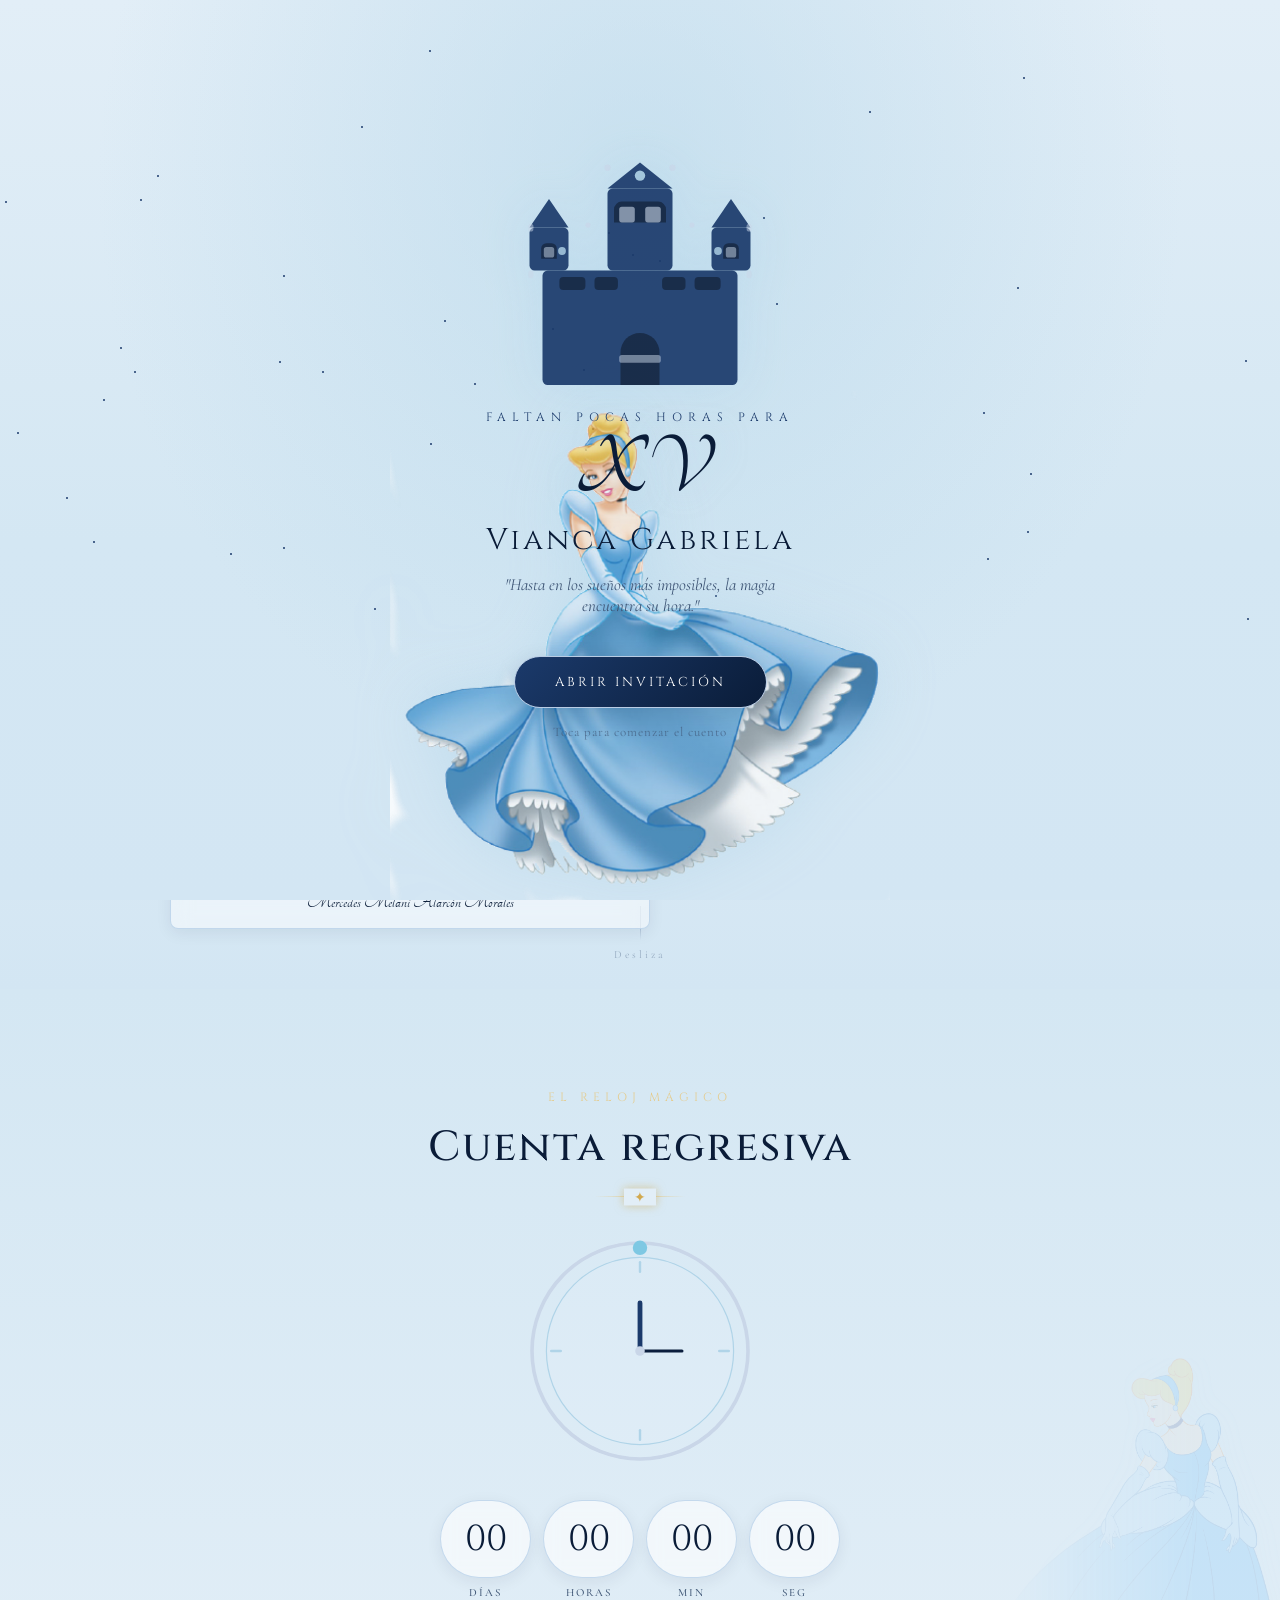
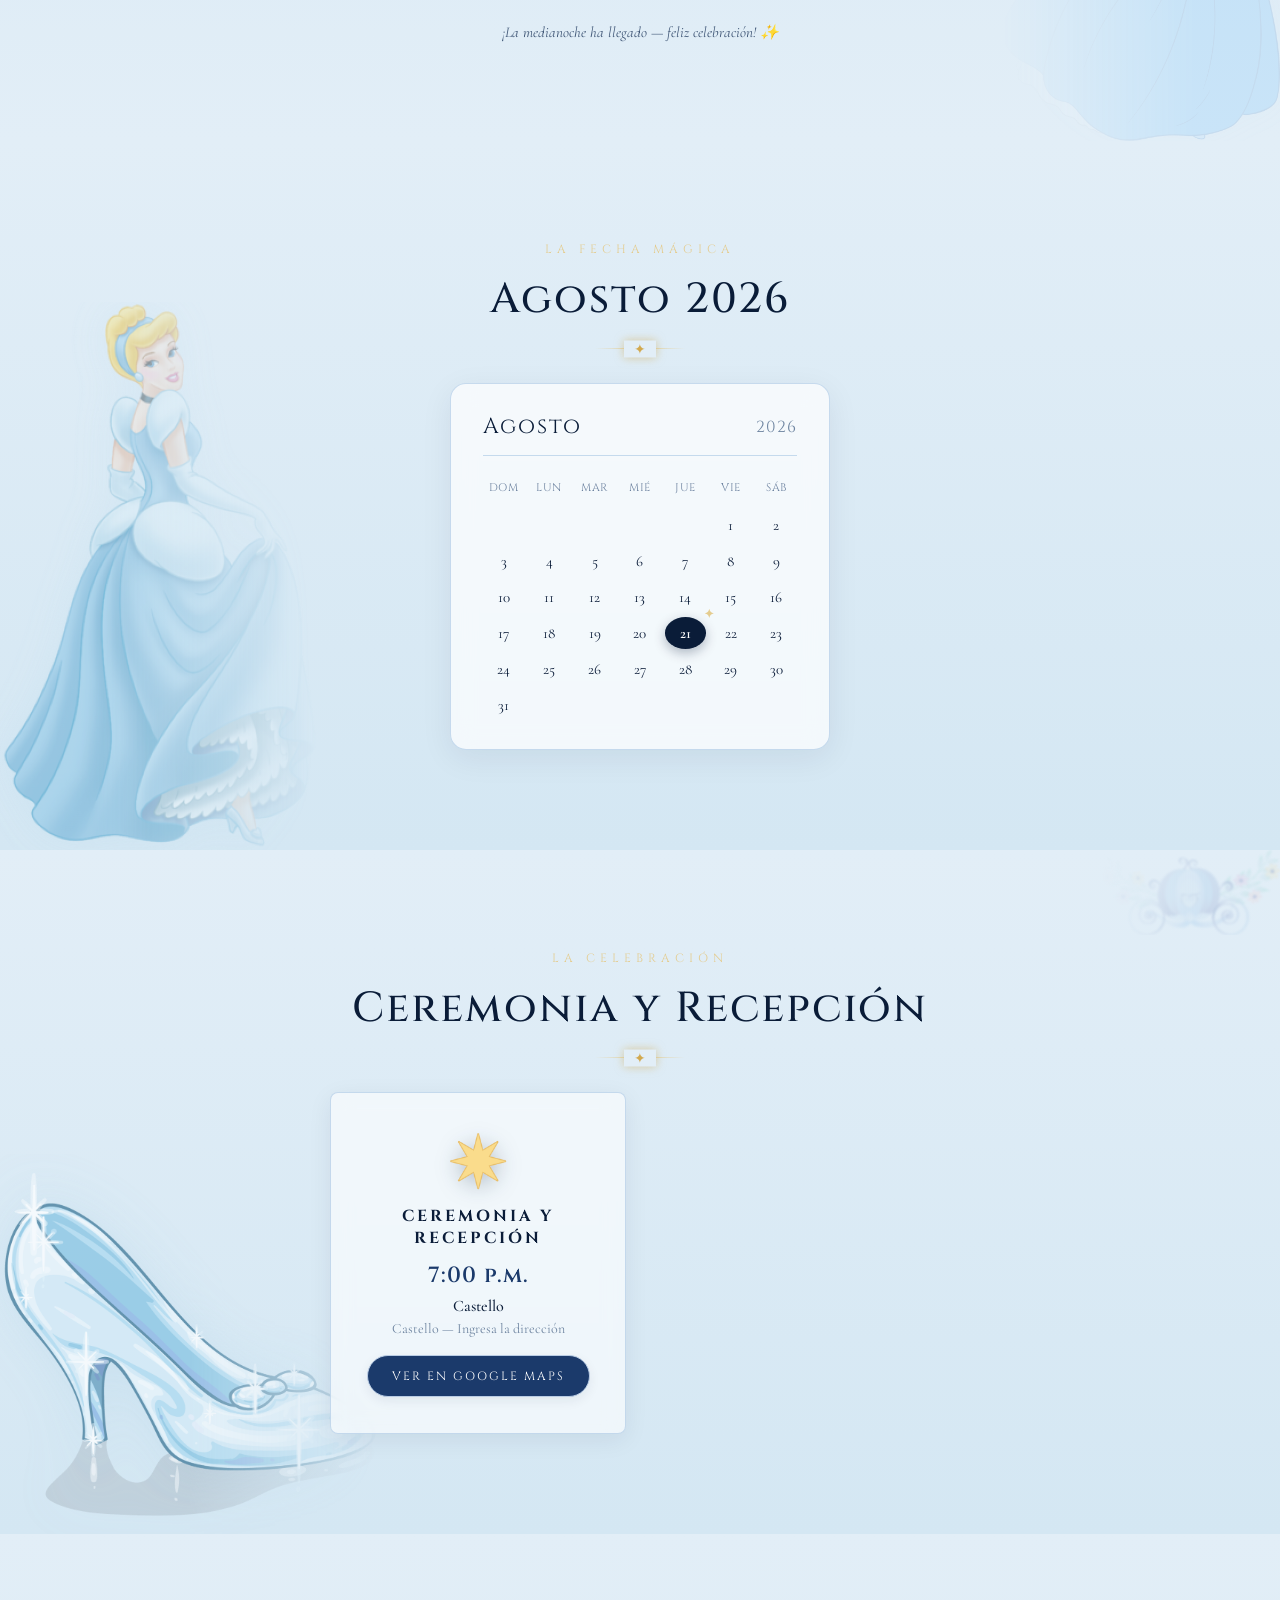
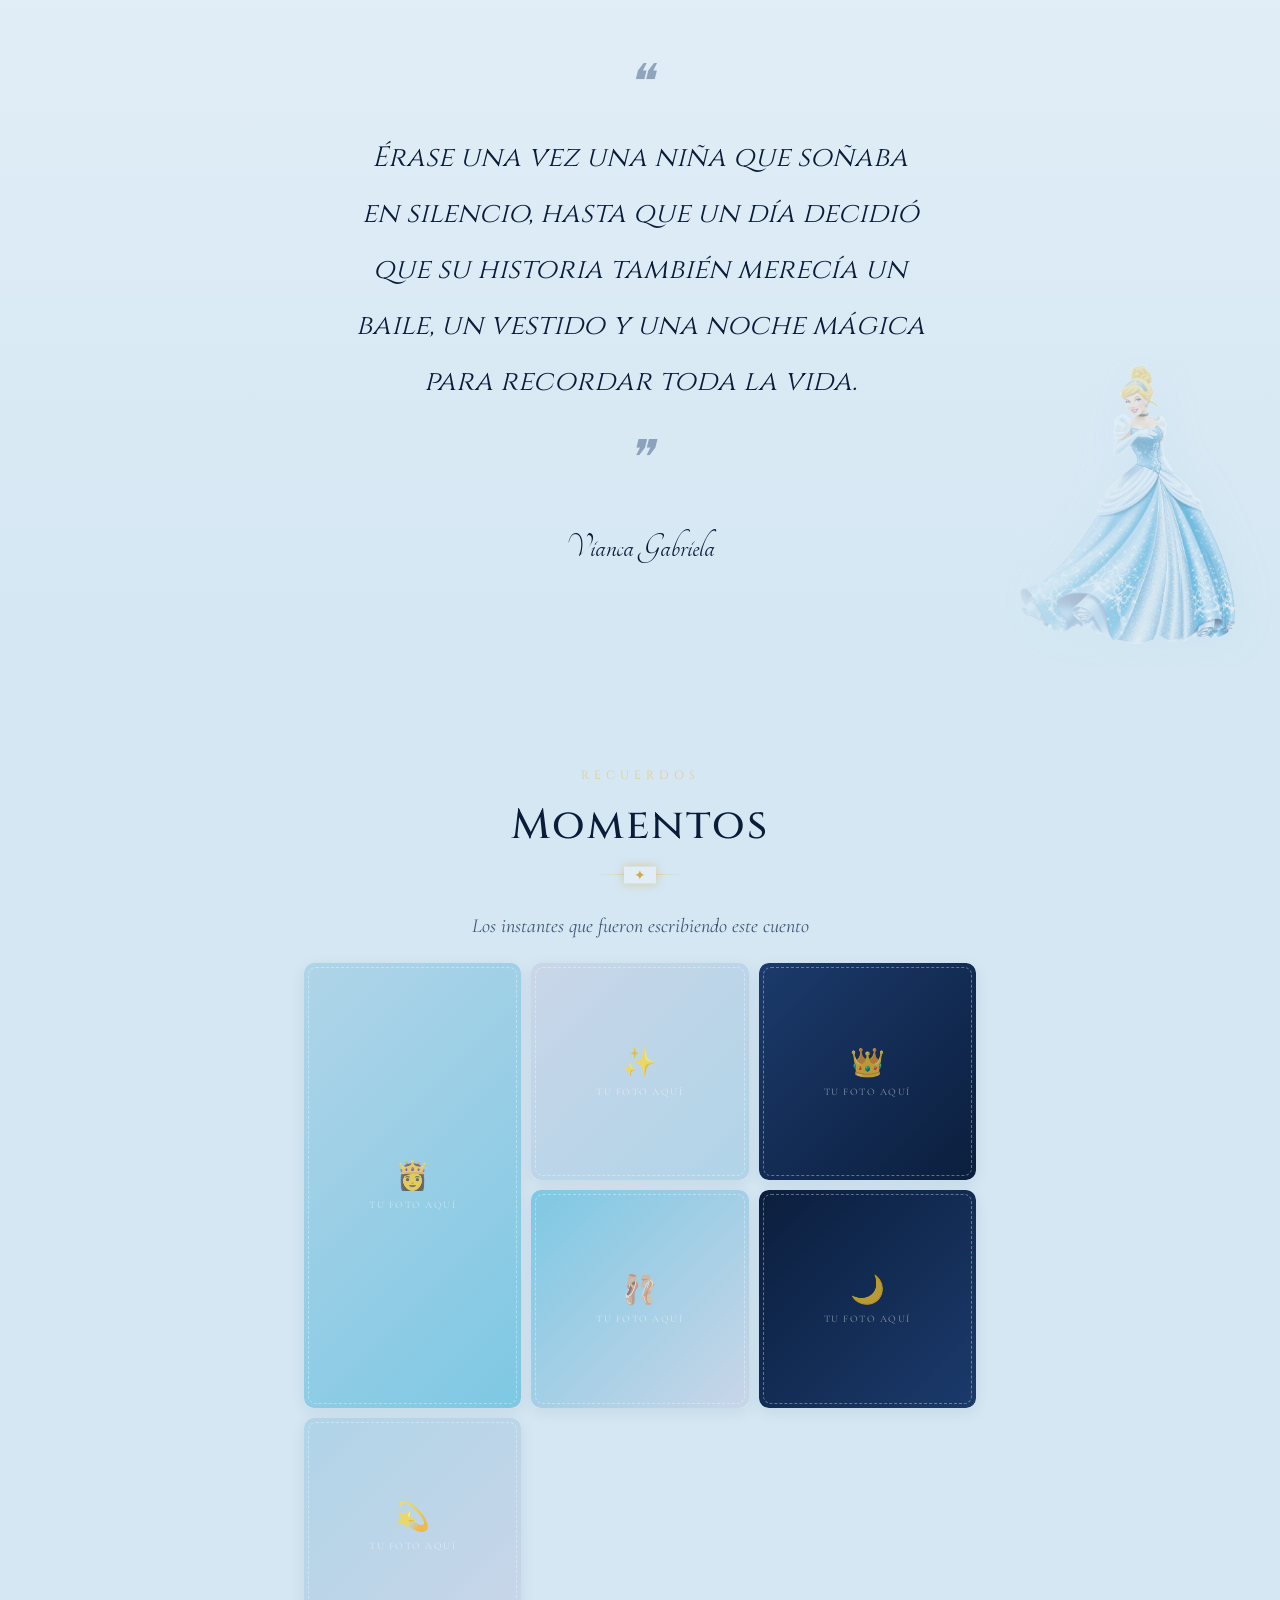
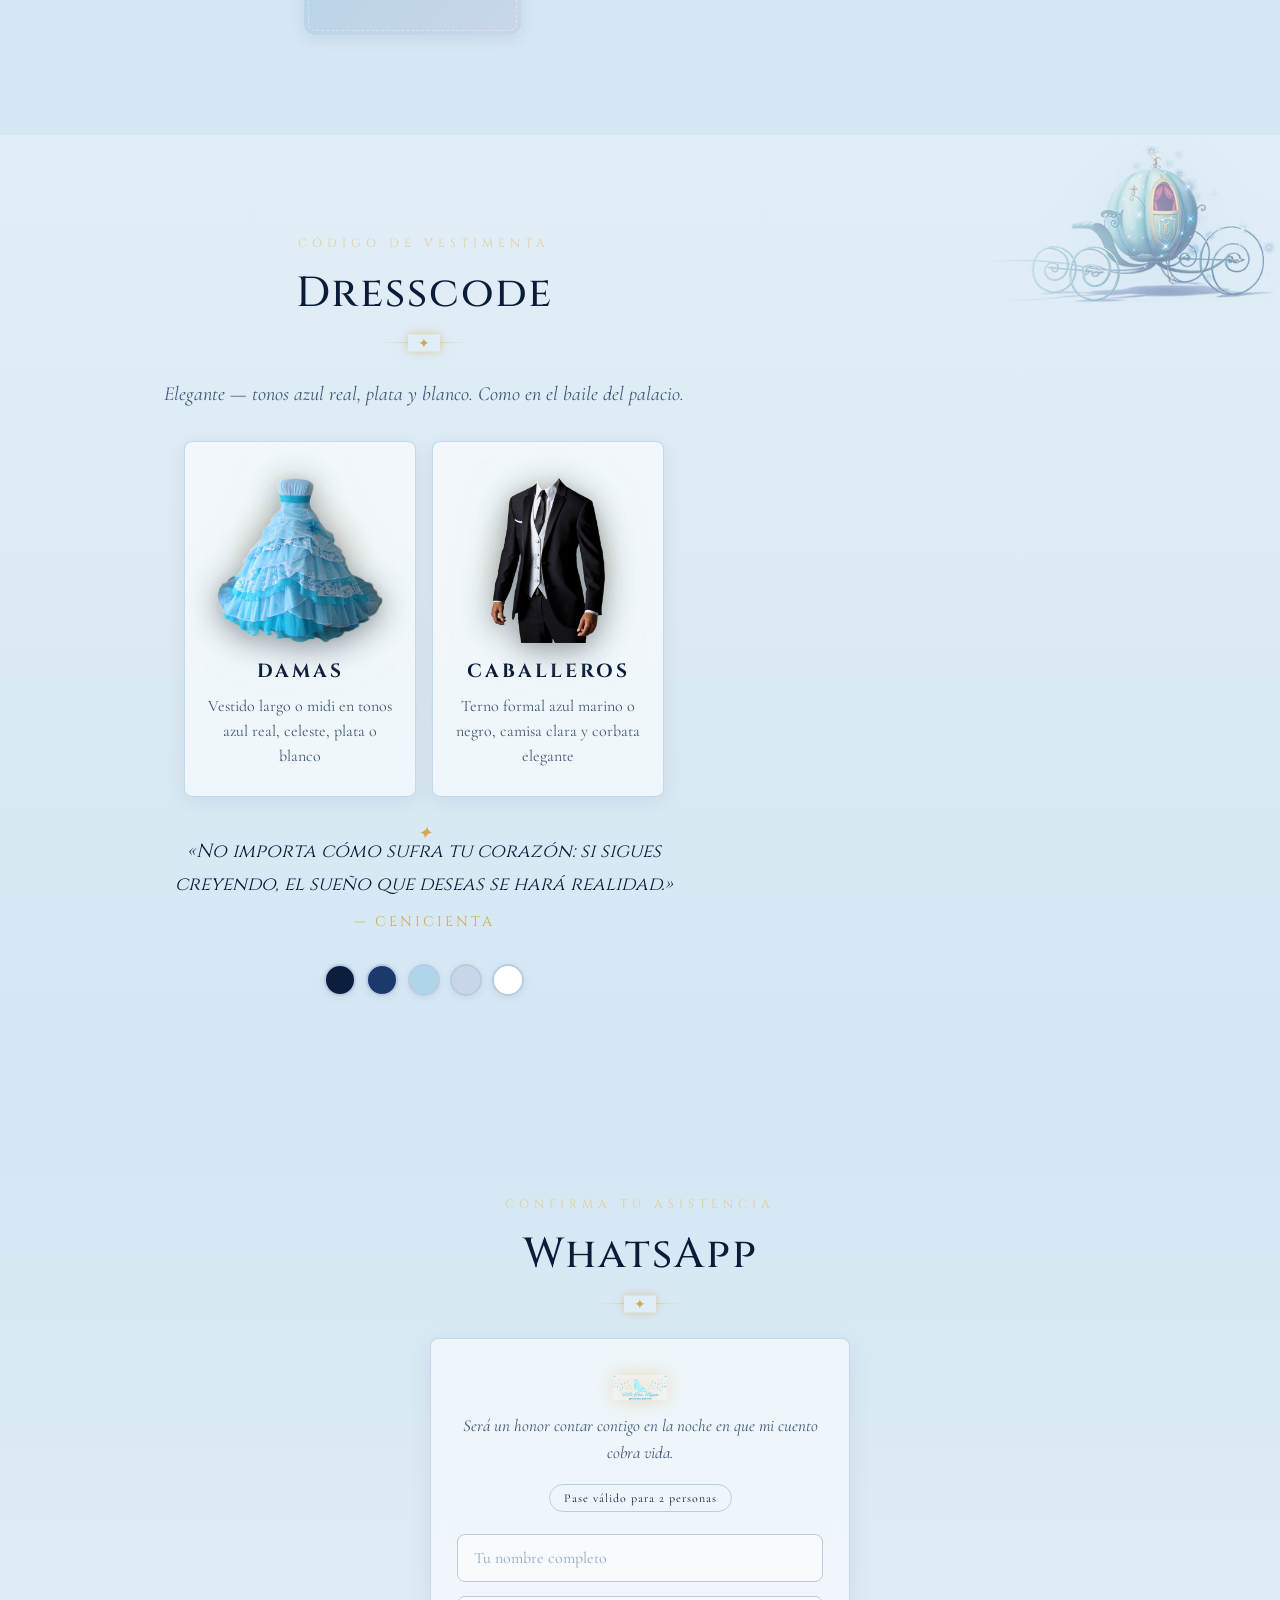
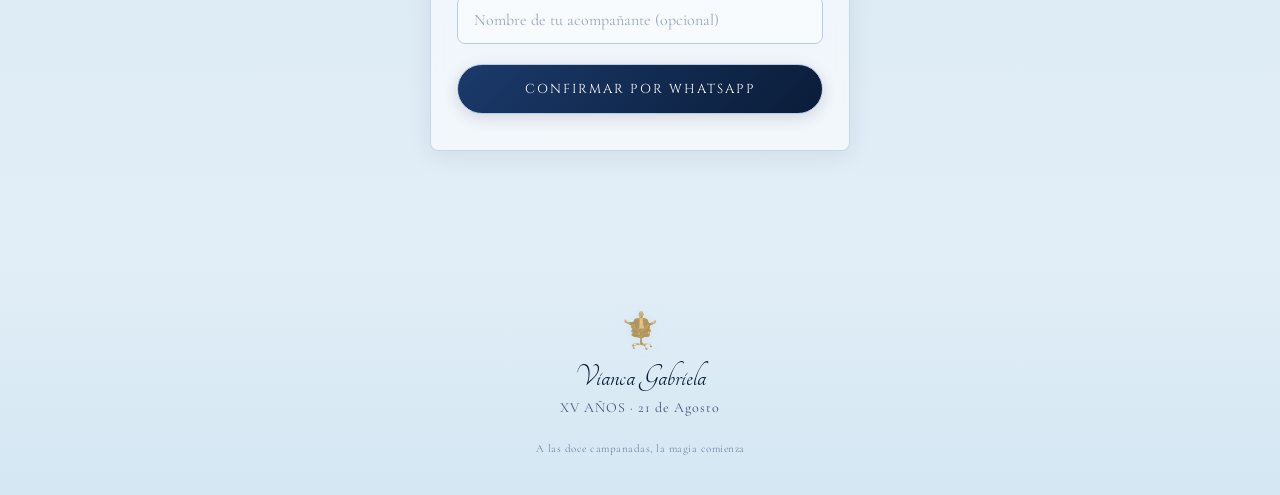
==== 02/index.html @ e34871bd "Creación de 2 tarjeta de XV, version 1.0" ====
<!DOCTYPE html>
<html lang="es">
<head>
<meta charset="UTF-8">
<meta name="viewport" content="width=device-width, initial-scale=1.0">
<title>XV Años — Vianca Gabriela | A las doce campanadas</title>
<meta name="description" content="Invitación digital de XV años, tema Cenicienta">

  <!--
  DATOS:
  Quinceañera: Vianca Gabriela · 21-Ago-2026 7pm · Castello
  Padres: Juan Carlos Moreno Núñez & Mercedes Melani Alarcón Morales
  -->

<link rel="preconnect" href="https://fonts.googleapis.com">
<link rel="preconnect" href="https://fonts.gstatic.com" crossorigin>
<link href="https://fonts.googleapis.com/css2?family=Cinzel:wght@400;500;600&family=Cormorant+Garamond:ital,wght@0,400;0,500;0,600;1,400&family=Tangerine:wght@400;700&display=swap" rel="stylesheet">
<link rel="stylesheet" href="styles.css">
</head>
<body>

<!-- ============ POLVO MÁGICO (partículas) ============ -->
<div class="magic-dust" id="magicDust" aria-hidden="true"></div>

<!-- ============ LLUVIA DE PALABRAS ============ -->
<div class="word-rain" id="wordRain" aria-hidden="true"></div>

<!-- ============ SPLASH ============ -->
<div class="splash" id="splash">
  <div class="splash-stars" id="splashStars" aria-hidden="true"></div>

  <img src="cinderella_2.png" alt="" class="splash-cinderella" aria-hidden="true">

  <svg class="splash-castle" viewBox="0 0 200 175" fill="none" aria-hidden="true">
    <rect x="25" y="85" width="150" height="88" fill="#1B3A6B" rx="4"/>
    <rect x="75" y="22" width="50" height="63" fill="#1B3A6B" rx="4"/>
    <rect x="15" y="52" width="30" height="33" fill="#1B3A6B" rx="4"/>
    <rect x="155" y="52" width="30" height="33" fill="#1B3A6B" rx="4"/>
    <polygon points="75,22 100,2 125,22" fill="#1B3A6B"/>
    <polygon points="15,52 30,30 45,52" fill="#1B3A6B"/>
    <polygon points="155,52 170,30 185,52" fill="#1B3A6B"/>
    <rect x="14" y="49" width="4" height="6" fill="#C9D6E8" opacity=".5" rx="2"/>
    <rect x="182" y="49" width="4" height="6" fill="#C9D6E8" opacity=".5" rx="2"/>
    <rect x="14" y="85" width="4" height="6" fill="#C9D6E8" opacity=".5" rx="2"/>
    <rect x="182" y="85" width="4" height="6" fill="#C9D6E8" opacity=".5" rx="2"/>
    <path d="M85 173V148a15 15 0 0 1 30 0v25Z" fill="#0B1E3D"/>
    <rect x="84" y="150" width="32" height="6" fill="#C9D6E8" opacity=".5" rx="2"/>
    <path d="M80 38 A6 6 0 0 1 86 32 L114 32 A6 6 0 0 1 120 38 L120 48 L80 48 Z" fill="#0B1E3D"/>
    <rect x="84" y="36" width="12" height="12" fill="#C9D6E8" opacity=".6" rx="2"/>
    <rect x="104" y="36" width="12" height="12" fill="#C9D6E8" opacity=".6" rx="2"/>
    <path d="M24 68 A4 4 0 0 1 28 64 L32 64 A4 4 0 0 1 36 68 L36 76 L24 76 Z" fill="#0B1E3D"/>
    <rect x="26" y="67" width="8" height="8" fill="#C9D6E8" opacity=".5" rx="2"/>
    <path d="M164 68 A4 4 0 0 1 168 64 L172 64 A4 4 0 0 1 176 68 L176 76 L164 76 Z" fill="#0B1E3D"/>
    <rect x="166" y="67" width="8" height="8" fill="#C9D6E8" opacity=".5" rx="2"/>
    <rect x="38" y="90" width="20" height="10" fill="#0B1E3D" rx="3"/>
    <rect x="65" y="90" width="18" height="10" fill="#0B1E3D" rx="3"/>
    <rect x="117" y="90" width="18" height="10" fill="#0B1E3D" rx="3"/>
    <rect x="142" y="90" width="20" height="10" fill="#0B1E3D" rx="3"/>
    <circle cx="40" cy="70" r="3" fill="#B0D4E8" opacity=".8"/>
    <circle cx="60" cy="50" r="2" fill="#C9D6E8" opacity=".7"/>
    <circle cx="160" cy="70" r="3" fill="#B0D4E8" opacity=".8"/>
    <circle cx="140" cy="50" r="2" fill="#C9D6E8" opacity=".7"/>
    <circle cx="100" cy="12" r="4" fill="#B0D4E8" opacity=".9"/>
    <circle cx="75" cy="6" r="2.5" fill="#C9D6E8" opacity=".7"/>
    <circle cx="125" cy="6" r="2.5" fill="#C9D6E8" opacity=".7"/>
  </svg>

  <div class="splash-content">
    <span class="splash-eyebrow">Faltan pocas horas para</span>
    <h1 class="splash-title">XV</h1>
    <p class="splash-name">Vianca Gabriela</p>
    <p class="splash-tagline">"Hasta en los sueños más imposibles, la magia encuentra su hora."</p>

    <button class="btn-open" id="btnOpenSplash" type="button">Abrir invitación</button>
    <p class="splash-clock-hint">Toca para comenzar el cuento</p>
  </div>
</div>

<!-- ============ SOBRE ============ -->
<div class="envelope-wrapper" id="envelopeWrapper">
  <div>
    <div class="envelope" id="envelope">
      <div class="envelope-letter">
        <div class="letter-content">
          <div class="letter-xv">XV AÑOS</div>
          <div class="letter-line"></div>
          <div class="letter-name">Vianca Gabriela</div>
          <div class="letter-sub">te invita a vivir su cuento de hadas</div>
        </div>
      </div>
      <div class="envelope-flap"></div>
      <div class="envelope-seal">
        <svg viewBox="0 0 120 120" aria-hidden="true">
          <defs>
            <linearGradient id="slipGrad" x1="0%" y1="0%" x2="100%" y2="100%">
              <stop offset="0%" stop-color="#C9D6E8" stop-opacity=".95"/>
              <stop offset="50%" stop-color="#E8F0F8" stop-opacity=".85"/>
              <stop offset="100%" stop-color="#B0D4E8" stop-opacity=".9"/>
            </linearGradient>
          </defs>
          <path d="M50 95 L30 80 C22 74 20 64 24 56 L38 30 C42 22 50 18 58 20 L68 22 C76 24 82 32 80 40 L78 48 C76 52 74 56 74 60 L88 94 C90 98 86 104 82 104 L56 104 C52 104 48 100 50 95 Z"
                fill="url(#slipGrad)" stroke="#7EC8E3" stroke-width="1.2" opacity=".9"/>
          <path d="M74 60 C74 60 70 50 66 46 L62 44" stroke="#7EC8E3" stroke-width="2" fill="none" opacity=".6"/>
          <path d="M50 95 C50 95 44 84 44 78" stroke="#7EC8E3" stroke-width="1.5" fill="none" opacity=".5"/>
          <ellipse cx="52" cy="92" rx="18" ry="4" fill="#7EC8E3" opacity=".15" transform="rotate(-10 52 92)"/>
        </svg>
      </div>
      <div class="envelope-body"></div>
    </div>
    <p class="envelope-hint">Toca el sello de cristal para abrir</p>
  </div>
</div>

<!-- ============ HERO ============ -->
<section class="hero" id="hero">
  <div class="hero-layout">
    <div class="hero-content">
      <svg class="hero-castle" viewBox="0 0 200 175" fill="none" aria-hidden="true">
        <rect x="25" y="85" width="150" height="88" fill="#1B3A6B" rx="4"/>
        <rect x="75" y="22" width="50" height="63" fill="#1B3A6B" rx="4"/>
        <rect x="15" y="52" width="30" height="33" fill="#1B3A6B" rx="4"/>
        <rect x="155" y="52" width="30" height="33" fill="#1B3A6B" rx="4"/>
        <polygon points="75,22 100,2 125,22" fill="#1B3A6B"/>
        <polygon points="15,52 30,30 45,52" fill="#1B3A6B"/>
        <polygon points="155,52 170,30 185,52" fill="#1B3A6B"/>
        <rect x="14" y="49" width="4" height="6" fill="#C9D6E8" opacity=".5" rx="2"/>
        <rect x="182" y="49" width="4" height="6" fill="#C9D6E8" opacity=".5" rx="2"/>
        <rect x="14" y="85" width="4" height="6" fill="#C9D6E8" opacity=".5" rx="2"/>
        <rect x="182" y="85" width="4" height="6" fill="#C9D6E8" opacity=".5" rx="2"/>
        <path d="M85 173V148a15 15 0 0 1 30 0v25Z" fill="#0B1E3D"/>
        <rect x="84" y="150" width="32" height="6" fill="#C9D6E8" opacity=".5" rx="2"/>
        <path d="M80 38 A6 6 0 0 1 86 32 L114 32 A6 6 0 0 1 120 38 L120 48 L80 48 Z" fill="#0B1E3D"/>
        <rect x="84" y="36" width="12" height="12" fill="#C9D6E8" opacity=".6" rx="2"/>
        <rect x="104" y="36" width="12" height="12" fill="#C9D6E8" opacity=".6" rx="2"/>
        <path d="M24 68 A4 4 0 0 1 28 64 L32 64 A4 4 0 0 1 36 68 L36 76 L24 76 Z" fill="#0B1E3D"/>
        <rect x="26" y="67" width="8" height="8" fill="#C9D6E8" opacity=".5" rx="2"/>
        <path d="M164 68 A4 4 0 0 1 168 64 L172 64 A4 4 0 0 1 176 68 L176 76 L164 76 Z" fill="#0B1E3D"/>
        <rect x="166" y="67" width="8" height="8" fill="#C9D6E8" opacity=".5" rx="2"/>
        <rect x="38" y="90" width="20" height="10" fill="#0B1E3D" rx="3"/>
        <rect x="65" y="90" width="18" height="10" fill="#0B1E3D" rx="3"/>
        <rect x="117" y="90" width="18" height="10" fill="#0B1E3D" rx="3"/>
        <rect x="142" y="90" width="20" height="10" fill="#0B1E3D" rx="3"/>
        <circle cx="40" cy="70" r="3" fill="#B0D4E8" opacity=".8"/>
        <circle cx="60" cy="50" r="2" fill="#C9D6E8" opacity=".7"/>
        <circle cx="160" cy="70" r="3" fill="#B0D4E8" opacity=".8"/>
        <circle cx="140" cy="50" r="2" fill="#C9D6E8" opacity=".7"/>
        <circle cx="100" cy="12" r="4" fill="#B0D4E8" opacity=".9"/>
        <circle cx="75" cy="6" r="2.5" fill="#C9D6E8" opacity=".7"/>
        <circle cx="125" cy="6" r="2.5" fill="#C9D6E8" opacity=".7"/>
      </svg>

      <span class="hero-eyebrow">Mis quince años</span>
      <h2 class="hero-name">Vianca Gabriela</h2>
      <p class="hero-xv"><span class="xv-star">✦</span> A LAS DOCE CAMPANADAS <span class="xv-star">✦</span></p>

      <p class="hero-quote">"Ni siquiera puedo decirte cuánto he soñado con esta noche. Ven a celebrarla conmigo, como en el cuento más bonito."</p>

      <div class="hero-date-card">
        <div class="hd-day">Viernes 21 de Agosto</div>
        <div class="hd-sub">7:00 p.m. · Castello</div>
      </div>

      <div class="hero-parents glass">
        <span>Invitan</span>
        <div class="parents-list">
          <p class="parent-name">Juan Carlos Moreno Núñez</p>
          <p class="parent-conj">y</p>
          <p class="parent-name">Mercedes Melani Alarcón Morales</p>
        </div>
      </div>
    </div>

    <div class="hero-visual">
      <img src="cinderella_8.png" alt="" class="hero-cinderella-bg" aria-hidden="true">
      <img src="cinderella_9.png" alt="" class="hero-cinderella-main" aria-hidden="true">
    </div>
  </div>
  <div class="hero-scroll" aria-hidden="true"><span></span>Desliza</div>
</section>

<!-- ============ COUNTDOWN ============ -->
<section class="countdown-section" id="countdown">
  <img src="cinderella_1.png" alt="" class="cd-cinderella" aria-hidden="true">
  <div class="container">
    <span class="eyebrow reveal">El reloj mágico</span>
    <h2 class="section-title reveal">Cuenta regresiva</h2>
    <div class="section-divider reveal"></div>

    <div class="pocket-watch reveal-scale">
      <svg viewBox="0 0 200 200" aria-hidden="true">
        <circle cx="100" cy="100" r="90" fill="none" stroke="#C9D6E8" stroke-width="3"/>
        <circle cx="100" cy="100" r="78" fill="rgba(255,255,255,0.05)" stroke="#B0D4E8" stroke-width="1"/>
        <circle cx="100" cy="14" r="6" fill="#7EC8E3"/>
        <g stroke="#B0D4E8" stroke-width="2" stroke-linecap="round">
          <line x1="100" y1="26" x2="100" y2="34"/>
          <line x1="174" y1="100" x2="166" y2="100"/>
          <line x1="100" y1="174" x2="100" y2="166"/>
          <line x1="26" y1="100" x2="34" y2="100"/>
        </g>
        <line id="watchHourHand" x1="100" y1="100" x2="100" y2="60" stroke="#1B3A6B" stroke-width="4" stroke-linecap="round"/>
        <line id="watchMinHand" x1="100" y1="100" x2="135" y2="100" stroke="#0B1E3D" stroke-width="2.5" stroke-linecap="round"/>
        <circle cx="100" cy="100" r="4" fill="#C9D6E8"/>
      </svg>
    </div>

    <div class="countdown-grid reveal">
      <div class="cd-item" id="cdDaysWrap"><div class="cd-number" id="cdDays">00</div><span class="cd-label">Días</span></div>
      <div class="cd-item" id="cdHoursWrap"><div class="cd-number" id="cdHours">00</div><span class="cd-label">Horas</span></div>
      <div class="cd-item" id="cdMinsWrap"><div class="cd-number" id="cdMins">00</div><span class="cd-label">Min</span></div>
      <div class="cd-item" id="cdSecsWrap"><div class="cd-number" id="cdSecs">00</div><span class="cd-label">Seg</span></div>
    </div>

    <p class="countdown-note reveal">🎃 Faltan para que la carroza se convierta en calabaza… ✨</p>
  </div>
</section>

<!-- ============ CALENDARIO ============ -->
<section class="cal-section" id="calendario">
  <img src="cinderella_6.png" alt="" class="cal-cinderella" aria-hidden="true">
  <div class="container">
    <span class="eyebrow reveal">La fecha mágica</span>
    <h2 class="section-title reveal">Agosto 2026</h2>
    <div class="section-divider reveal"></div>

    <div class="cal-card reveal-scale">
      <div class="cal-header">
        <span class="cal-month">Agosto</span>
        <span class="cal-year">2026</span>
      </div>
      <div class="cal-weekdays">
        <span>Dom</span><span>Lun</span><span>Mar</span><span>Mié</span><span>Jue</span><span>Vie</span><span>Sáb</span>
      </div>
      <div class="cal-days">
        <span></span><span></span><span></span><span></span><span></span>
        <span>1</span><span>2</span>
        <span>3</span><span>4</span><span>5</span><span>6</span><span>7</span><span>8</span><span>9</span>
        <span>10</span><span>11</span><span>12</span><span>13</span><span>14</span><span>15</span><span>16</span>
        <span>17</span><span>18</span><span>19</span><span>20</span><span class="cal-highlight">21</span><span>22</span><span>23</span>
        <span>24</span><span>25</span><span>26</span><span>27</span><span>28</span><span>29</span><span>30</span>
        <span>31</span>
      </div>
    </div>
  </div>
</section>

<!-- ============ EVENTOS — CEREMONIA Y RECEPCIÓN ============ -->
<section class="events-section" id="eventos">
  <img src="cinderella_4.png" alt="" class="events-cinderella" aria-hidden="true">
  <img src="cinderella_3.png" alt="" class="events-cinderella-2" aria-hidden="true">
  <div class="container">
    <span class="eyebrow reveal">La celebración</span>
    <h2 class="section-title reveal">Ceremonia y Recepción</h2>
    <div class="section-divider reveal"></div>

    <div class="events-grid events-grid-single">
      <div class="event-card reveal-scale">
        <img src="star.png" alt="" class="event-icon" aria-hidden="true">
        <h3>Ceremonia y Recepción</h3>
        <p class="event-time">7:00 p.m.</p>
        <p class="event-place">Castello</p>
        <p class="event-addr">Castello — Ingresa la dirección</p>
        <a href="#" target="_blank" rel="noopener" class="btn-event">
          Ver en Google Maps
        </a>
      </div>
    </div>
  </div>
</section>

<!-- ============ HISTORIA / CITA ============ -->
<section class="story">
  <img src="cinderella_7.png" alt="" class="story-cinderella" aria-hidden="true">
  <div class="container">
    <p class="story-quote reveal">Érase una vez una niña que soñaba en silencio, hasta que un día decidió que su historia también merecía un baile, un vestido y una noche mágica para recordar toda la vida.</p>
    <p class="story-signature reveal">Vianca Gabriela</p>
  </div>
</section>

<!-- ============ GALERÍA — MOMENTOS ============ -->
<section class="gallery">
  <div class="container">
    <span class="eyebrow reveal">Recuerdos</span>
    <h2 class="section-title reveal">Momentos</h2>
    <div class="section-divider reveal"></div>
    <p class="section-sub reveal">Los instantes que fueron escribiendo este cuento</p>

    <div class="gallery-grid">
      <!-- Reemplaza cada photo-placeholder por: <img src="tu-foto.jpg" alt="..."> -->
      <div class="gallery-item g-tall reveal"><div class="photo-placeholder" style="background:linear-gradient(135deg,#B0D4E8,#7EC8E3)"><span class="ph-icon">👸</span><span class="ph-label">Tu foto aquí</span></div></div>
      <div class="gallery-item reveal"><div class="photo-placeholder" style="background:linear-gradient(135deg,#C9D6E8,#B0D4E8)"><span class="ph-icon">✨</span><span class="ph-label">Tu foto aquí</span></div></div>
      <div class="gallery-item reveal"><div class="photo-placeholder" style="background:linear-gradient(135deg,#1B3A6B,#0B1E3D)"><span class="ph-icon">👑</span><span class="ph-label">Tu foto aquí</span></div></div>
      <div class="gallery-item reveal"><div class="photo-placeholder" style="background:linear-gradient(135deg,#7EC8E3,#C9D6E8)"><span class="ph-icon">🩰</span><span class="ph-label">Tu foto aquí</span></div></div>
      <div class="gallery-item reveal"><div class="photo-placeholder" style="background:linear-gradient(135deg,#0B1E3D,#1B3A6B)"><span class="ph-icon">🌙</span><span class="ph-label">Tu foto aquí</span></div></div>
      <div class="gallery-item reveal"><div class="photo-placeholder" style="background:linear-gradient(135deg,#B0D4E8,#C9D6E8)"><span class="ph-icon">💫</span><span class="ph-label">Tu foto aquí</span></div></div>
    </div>
  </div>
</section>

<!-- ============ DRESSCODE ============ -->
<section class="dresscode">
  <img src="cinderella_5.png" alt="" class="dress-cinderella" aria-hidden="true">
  <div class="container">
    <span class="eyebrow reveal">Código de vestimenta</span>
    <h2 class="section-title reveal">Dresscode</h2>
    <div class="section-divider reveal"></div>
    <p class="section-sub reveal">Elegante — tonos azul real, plata y blanco. Como en el baile del palacio.</p>

    <div class="dresscode-grid">
      <div class="dc-card reveal">
        <div class="dc-icon-wrap">
          <img src="dress.png" alt="" class="dc-icon dc-icon-dress" aria-hidden="true">
        </div>
        <h3>Damas</h3>
        <p>Vestido largo o midi en tonos azul real, celeste, plata o blanco</p>
      </div>
      <div class="dc-card reveal">
        <div class="dc-icon-wrap">
          <img src="suit.png" alt="" class="dc-icon dc-icon-suit" aria-hidden="true">
        </div>
        <h3>Caballeros</h3>
        <p>Terno formal azul marino o negro, camisa clara y corbata elegante</p>
      </div>
    </div>

    <p class="dc-quote reveal">«No importa cómo sufra tu corazón: si sigues creyendo, el sueño que deseas se hará realidad.»<span>— Cenicienta</span></p>

    <div class="dc-palette reveal" aria-hidden="true">
      <span class="dc-swatch" style="background:#0B1E3D" title="Azul Marino"></span>
      <span class="dc-swatch" style="background:#1B3A6B" title="Azul Real"></span>
      <span class="dc-swatch" style="background:#B0D4E8" title="Celeste"></span>
      <span class="dc-swatch" style="background:#C9D6E8" title="Plata"></span>
      <span class="dc-swatch" style="background:#FFFFFF" title="Blanco"></span>
    </div>
  </div>
</section>

<!-- ============ RSVP ============ -->
<section class="rsvp" id="rsvp">
  <div class="container">
    <span class="eyebrow reveal">Confirma tu asistencia</span>
    <h2 class="section-title reveal">WhatsApp</h2>
    <div class="section-divider reveal"></div>

    <div class="rsvp-card reveal-scale">
      <img src="slipper.png" alt="" class="rsvp-slipper" aria-hidden="true">
      <p class="rsvp-intro">Será un honor contar contigo en la noche en que mi cuento cobra vida.</p>
      <span class="pass-badge">Pase válido para 2 personas</span>

      <form class="rsvp-form" id="rsvpForm" onsubmit="return false;">
        <input type="text" id="guestName" placeholder="Tu nombre completo" required>
        <input type="text" id="guestCompanion" placeholder="Nombre de tu acompañante (opcional)">
        <button type="button" class="btn-whatsapp" id="btnWhatsapp">
          Confirmar por WhatsApp
        </button>
      </form>
    </div>
  </div>
</section>

<!-- ============ FOOTER ============ -->
<footer class="footer">
  <img src="crown.png" alt="" class="footer-slipper" aria-hidden="true">
  <p class="footer-name">Vianca Gabriela</p>
  <p class="footer-sub">XV AÑOS · 21 de Agosto</p>
  <p class="footer-credit">A las doce campanadas, la magia comienza</p>
</footer>

<!-- Botón de música — coloca un archivo .mp3 en esta carpeta -->
<button class="music-toggle" id="musicToggle" type="button" aria-label="Reproducir música">
  <svg viewBox="0 0 24 24" fill="none" aria-hidden="true">
    <rect class="mt-bar" x="5" y="9" width="2.5" height="6" rx="1" fill="currentColor"/>
    <rect class="mt-bar" x="10.75" y="6" width="2.5" height="12" rx="1" fill="currentColor"/>
    <rect class="mt-bar" x="16.5" y="10.5" width="2.5" height="4" rx="1" fill="currentColor"/>
  </svg>
</button>
<audio id="bgMusic" loop preload="auto">
  <source src="La Valse de LAmour.mp3" type="audio/mpeg">
</audio>

<div class="smoke-overlay" id="smokeOverlay" aria-hidden="true"></div>

<div class="toast" id="toast"></div>

<script src="script.js"></script>
</body>
</html>
---- 02/styles.css ----
/* =========================================================
   XV AÑOS · "A LAS DOCE CAMPANADAS" — invitación tema Cenicienta
   Paleta: azul medianoche, azul real, plata hielo, dorado apagado
   ========================================================= */

:root{
  --celeste:        #9AC9E4;
  --celeste-dark:   #5FB4DC;
  --celeste-light:  #D4E7F3;
  --celeste-bg:     #E2EEF7;
  --celeste-card:   #D3E6F3;
  --navy:           #0A1C38;
  --navy-light:     #1B3A6B;
  --navy-mid:       #122C56;
  --silver:         #B9CCE4;
  --silver-light:   #CFDDEE;
  --silver-bright:  #EAF3FB;
  --gold:           #D2A94F;
  --gold-soft:      #E4CC8F;
  --white:          #FFFFFF;
  --text:           #0A1C38;
  --text-light:     #3F5676;
  --text-muted:     #6E84A0;
  --shadow:         rgba(10,28,56,0.07);
  --shadow-strong:  rgba(10,28,56,0.14);
  --glass-border:   rgba(158,192,224,0.55);

  --font-display:  'Cinzel', serif;
  --font-body:     'Cormorant Garamond', serif;
  --font-script:   'Tangerine', cursive;

  --container: 720px;
  --radius: 8px;
  --ease: cubic-bezier(.22,1,.36,1);
}

@media (prefers-reduced-motion: reduce){
  *, *::before, *::after{
    animation-duration: 0.001ms !important;
    animation-iteration-count: 1 !important;
    transition-duration: 0.001ms !important;
    scroll-behavior: auto !important;
  }
}

*{ box-sizing: border-box; margin:0; padding:0; }

html{ scroll-behavior: smooth; overflow-x: hidden; }

body{
  font-family: var(--font-body);
  background: var(--celeste-bg);
  color: var(--text);
  overflow-x: hidden;
  -webkit-font-smoothing: antialiased;
}

a{ color: inherit; text-decoration: none; }
img{ max-width: 100%; display:block; }

:focus-visible{
  outline: 2px solid var(--navy-light);
  outline-offset: 3px;
}

.container{
  max-width: var(--container);
  margin: 0 auto;
  padding: 0 24px;
}

/* =========================================================
   TIPOGRAFÍA / TÍTULOS DE SECCIÓN
   ========================================================= */
.eyebrow{
  font-family: var(--font-display);
  font-size: 12px;
  letter-spacing: 5px;
  text-transform: uppercase;
  color: var(--gold-soft);
  text-align: center;
  display:block;
  margin-bottom: 14px;
}

.section-title{
  font-family: var(--font-display);
  font-size: clamp(28px, 5vw, 42px);
  text-align: center;
  color: var(--navy);
  letter-spacing: 2px;
  font-weight: 500;
}

.section-divider{
  width: 90px;
  height: 1px;
  margin: 20px auto 34px;
  background: linear-gradient(90deg, transparent, var(--gold-soft), transparent);
  position: relative;
}
.section-divider::before{
  content:"✦";
  position:absolute; top:50%; left:50%;
  transform: translate(-50%,-50%);
  color: var(--gold);
  background: var(--celeste-bg);
  font-size: 14px;
  padding: 0 10px;
  filter: drop-shadow(0 0 5px rgba(210,169,79,.55));
}

.section-sub{
  text-align:center;
  font-size: 20px;
  color: var(--text-light);
  font-style: italic;
  max-width: 520px;
  margin: 0 auto 10px;
  line-height: 1.7;
}

section{ position: relative; padding: 100px 0; overflow-x: hidden; contain: paint; }

/* reveal-on-scroll */
.reveal{
  opacity:0;
  transform: translateY(26px);
  transition: opacity .9s var(--ease), transform .9s var(--ease);
}
.reveal.is-visible{ opacity:1; transform: translateY(0); }
.reveal-scale{
  opacity:0;
  transform: scale(.94);
  transition: opacity 1s var(--ease), transform 1s var(--ease);
}
.reveal-scale.is-visible{ opacity:1; transform: scale(1); }

/* =========================================================
   MAGIC DUST — partículas flotantes (doradas / azul hielo)
   ========================================================= */
.magic-dust{
  position: fixed;
  inset:0;
  pointer-events:none;
  z-index: 5;
  overflow:hidden;
}
.magic-dust.is-active .dust{
  animation: dustFall linear infinite;
}
.dust{
  position:absolute;
  top:-5%;
  border-radius:50%;
  opacity:.75;
  animation-play-state: paused;
}
@keyframes dustFall{
  0%{ transform: translateY(0) translateX(0) rotate(0deg); opacity:0; }
  10%{ opacity:.85; }
  90%{ opacity:.5; }
  100%{ transform: translateY(105vh) translateX(var(--drift,20px)) rotate(180deg); opacity:0; }
}

/* =========================================================
   LLUVIA DE PALABRAS — palabras mágicas cayendo como lluvia
   ========================================================= */
.word-rain{
  position: fixed;
  inset:0;
  pointer-events:none;
  z-index: 4;
  overflow:hidden;
}
.word-rain .word{
  position:absolute;
  top:-70px;
  font-family: var(--font-display);
  letter-spacing: 4px;
  text-transform: uppercase;
  white-space: nowrap;
  opacity:0;
  animation: wordFall linear infinite;
}
@keyframes wordFall{
  0%{ transform: translateY(0) translateX(0) rotate(-5deg); opacity:0; }
  6%{ opacity:.14; }
  85%{ opacity:.11; }
  100%{ transform: translateY(115vh) translateX(var(--wdrift,30px)) rotate(3deg); opacity:0; }
}

/* =========================================================
   SPLASH — pantalla inicial
   ========================================================= */
.splash{
  position: fixed;
  inset:0;
  z-index: 100;
  display:flex;
  flex-direction:column;
  align-items:center;
  justify-content:center;
  text-align:center;
  background:
    radial-gradient(ellipse at 50% 20%, rgba(176,212,232,0.5), transparent 60%),
    linear-gradient(180deg, var(--celeste-bg) 0%, var(--celeste-light) 60%, var(--celeste-card) 100%);
  transition: opacity 1s var(--ease), visibility 1s var(--ease);
  padding: 24px;
  overflow:hidden;
}
.splash.is-hidden{ opacity:0; visibility:hidden; pointer-events:none; }

.splash-stars{
  position:absolute; inset:0; overflow:hidden; pointer-events:none;
}
.star{
  position:absolute;
  width:2px; height:2px;
  background: var(--navy-light);
  border-radius:50%;
  animation: twinkle 3s ease-in-out infinite;
}
@keyframes twinkle{
  0%,100%{ opacity:.2; transform: scale(1); }
  50%{ opacity:1; transform: scale(1.6); }
}


.splash-content{ position:relative; z-index:1; }

.splash-castle{
  width: min(70vw, 260px);
  margin-bottom: 18px;
  opacity: .92;
  filter: drop-shadow(0 0 24px rgba(176,212,232,.5));
}

.splash-eyebrow{
  font-family: var(--font-display);
  font-size: 12px;
  letter-spacing: 6px;
  color: var(--navy-light);
  text-transform: uppercase;
  margin-bottom: 6px;
}
.splash-title{
  font-family: var(--font-script);
  font-size: clamp(56px, 14vw, 88px);
  color: var(--navy);
  line-height: 1;
  text-shadow: 0 0 30px rgba(176,212,232,.5);
}
.splash-name{
  font-family: var(--font-display);
  font-size: clamp(22px, 5vw, 30px);
  letter-spacing: 3px;
  margin-top: 6px;
  color: var(--navy);
}
.splash-tagline{
  font-style: italic;
  color: var(--text-light);
  font-size: 17px;
  margin-top: 14px;
  max-width: 320px;
}

.btn-open{
  margin-top: 40px;
  font-family: var(--font-display);
  font-size: 13px;
  letter-spacing: 3px;
  text-transform: uppercase;
  color: var(--white);
  background: linear-gradient(135deg, var(--navy-light), var(--navy));
  border: 1px solid var(--silver);
  padding: 16px 40px;
  border-radius: 40px;
  cursor:pointer;
  box-shadow: 0 8px 24px var(--shadow-strong);
  animation: pulseGlow 2.6s ease-in-out infinite;
  transition: transform .3s var(--ease), box-shadow .3s var(--ease);
}
.btn-open:hover{ transform: translateY(-2px); box-shadow: 0 12px 32px var(--shadow-strong); }
@keyframes pulseGlow{
  0%,100%{ box-shadow: 0 8px 24px var(--shadow-strong); }
  50%{ box-shadow: 0 8px 36px rgba(11,30,61,.25); }
}

.splash-clock-hint{
  margin-top: 16px;
  font-size: 13px;
  color: var(--text-light);
  letter-spacing: 1px;
  opacity: .7;
}

/* =========================================================
   ENVELOPE — sobre con sello de zapatilla
   ========================================================= */
.envelope-wrapper{
  position: fixed;
  inset:0;
  z-index: 90;
  display:flex;
  align-items:center;
  justify-content:center;
  background: radial-gradient(ellipse at 50% 40%, var(--celeste) 0%, var(--celeste-light) 70%);
  opacity:0;
  visibility:hidden;
  transition: opacity .8s var(--ease), visibility .8s var(--ease);
}
.envelope-wrapper.is-active{ opacity:1; visibility:visible; }
.envelope-wrapper.is-hidden{ opacity:0; visibility:hidden; pointer-events:none; }

.envelope{
  position: relative;
  width: min(78vw, 300px);
  height: min(56vw, 210px);
  cursor:pointer;
}
.envelope-body{
  position:absolute; inset:0;
  background: linear-gradient(160deg, #f5f0e6, #e9dfc9);
  border-radius: 4px;
  box-shadow: 0 20px 50px rgba(0,0,0,.5);
}
.envelope-flap{
  position:absolute;
  top:0; left:0; right:0;
  height: 55%;
  background: linear-gradient(160deg, #efe7d4, #ddd0ac);
  clip-path: polygon(0 0, 100% 0, 50% 100%);
  transform-origin: top;
  transition: transform .8s var(--ease);
  z-index:3;
}
.envelope.is-open .envelope-flap{ transform: rotateX(180deg); }

.envelope-seal{
  position:absolute;
  top: 46%; left:50%;
  transform: translate(-50%,-50%);
  width: 62px; height: 62px;
  z-index: 5;
  transition: transform .4s var(--ease), opacity .4s var(--ease);
}
.envelope.is-open .envelope-seal{ opacity:0; transform: translate(-50%,-50%) scale(.4); }
.envelope-seal svg{ width:100%; height:100%; filter: drop-shadow(0 4px 8px rgba(0,0,0,.4)); }

.envelope-letter{
  position:absolute;
  left: 8%; right:8%; bottom: 6%;
  height: 78%;
  background: linear-gradient(180deg, #fff, #f6f2e8);
  border: 1px solid rgba(201,161,94,.4);
  border-radius: 3px;
  z-index:2;
  transform: translateY(0);
  transition: transform .9s .1s var(--ease);
  display:flex; align-items:center; justify-content:center;
  text-align:center;
  padding: 16px;
}
.envelope.is-open .envelope-letter{ transform: translateY(-46%); }

.letter-content .letter-xv{
  font-family: var(--font-display);
  font-size: 26px;
  color: var(--navy-light);
  letter-spacing: 4px;
}
.letter-content .letter-line{
  width: 40px; height:1px; background: var(--silver);
  margin: 8px auto;
}
.letter-content .letter-name{
  font-family: var(--font-script);
  font-size: 34px;
  color: var(--navy);
}
.letter-content .letter-sub{
  font-size: 14px;
  color: #5a5a5a;
  font-style: italic;
  margin-top: 4px;
}

.envelope-hint{
  margin-top: 16px;
  text-align:center;
  color: var(--text-light);
  font-size: 13px;
  letter-spacing: 1px;
  font-style: italic;
}

/* =========================================================
   HERO
   ========================================================= */
.hero{
  min-height: 100svh;
  display:flex;
  flex-direction:column;
  align-items:center;
  justify-content:center;
  padding: 60px 24px;
  background:
    radial-gradient(ellipse at 60% 0%, var(--celeste) 0%, transparent 55%),
    linear-gradient(180deg, var(--celeste-light) 0%, var(--celeste-bg) 45%, var(--celeste-card) 100%);
  position:relative;
  overflow:hidden;
}

.hero-layout{
  display:flex;
  align-items:center;
  justify-content:center;
  gap: 40px;
  width:100%;
  max-width: 1100px;
  margin: 0 auto;
  position:relative;
  z-index:1;
}

.hero-content{
  flex: 1 1 450px;
  max-width: 480px;
  text-align: center;
}

.hero-visual{
  flex: 1 1 350px;
  max-width: 400px;
  display:flex;
  align-items:flex-end;
  justify-content:center;
}

.hero-visual{ position:relative; }

.hero-cinderella-bg{
  position:absolute;
  right: 0;
  bottom: 0;
  width: 75%;
  max-height: 100%;
  opacity: .3;
  pointer-events:none;
  filter: blur(2px);
  z-index:0;
  mask-image: linear-gradient(to bottom, rgba(0,0,0,0), rgba(0,0,0,0.4) 20%, rgba(0,0,0,.8));
  -webkit-mask-image: linear-gradient(to bottom, rgba(0,0,0,0), rgba(0,0,0,0.4) 20%, rgba(0,0,0,.8));
  animation: heroBgFloat 10s ease-in-out infinite;
}
@keyframes heroBgFloat{
  0%,100%{ transform: translateY(0) scale(1); }
  50%{ transform: translateY(-6px) scale(1.03); }
}

.hero-cinderella-main{
  width: 100%;
  height: auto;
  max-height: 82vh;
  object-fit: contain;
  filter: drop-shadow(0 0 40px rgba(176,212,232,.4));
  animation: heroCindyFloat 5s ease-in-out infinite;
  position:relative;
  z-index:1;
}

@media (min-width: 820px){
  .hero-layout{ gap: 60px; }
  .hero-content{ text-align: left; }
  .hero-content .hero-date-card,
  .hero-content .hero-parents{ text-align: left; }
}
@media (max-width: 819px){
  .hero-layout{
    flex-direction: column-reverse;
    gap: 24px;
  }
  .hero-visual{ max-width: 260px; }
  .hero-cinderella-main{ max-height: 50vh; }
}

.hero-castle{
  width: min(50vw, 160px);
  opacity:.6;
  margin-bottom: 22px;
  filter: drop-shadow(0 0 20px rgba(176,212,232,.5));
  display:block;
  margin-left:auto;
  margin-right:auto;
}
@media (min-width: 820px){
  .hero-castle{ margin-left:0; margin-right:0; }
}

.splash-cinderella{
  position:absolute;
  left: 50%;
  bottom: 0;
  transform: translateX(-50%);
  width: min(92vw, 500px);
  opacity: .8;
  pointer-events:none;
  filter: drop-shadow(0 0 30px rgba(176,212,232,.6));
  z-index:0;
  animation: splashCindyFloat 7s ease-in-out infinite;
}
@keyframes splashCindyFloat{
  0%,100%{ transform: translateX(-50%) translateY(0); }
  50%{ transform: translateX(-50%) translateY(-10px); }
}

.hero-cinderella{ display:none; }

@keyframes heroCindyFloat{
  0%,100%{ transform: translateY(0) rotate(-1deg); }
  50%{ transform: translateY(-12px) rotate(1deg); }
}

.events-cinderella{
  position:absolute;
  left: 0;
  bottom: 0;
  width: min(65vw, 380px);
  max-height: 85%;
  opacity: .8;
  pointer-events:none;
  filter: drop-shadow(0 0 25px rgba(176,212,232,.5));
  animation: eventsCindyFloat 6s ease-in-out infinite;
  z-index:0;
  mask-image: linear-gradient(to right, rgba(0,0,0,.9) 50%, rgba(0,0,0,0));
  -webkit-mask-image: linear-gradient(to right, rgba(0,0,0,.9) 50%, rgba(0,0,0,0));
}
.events-cinderella-2{
  position:absolute;
  right: 0;
  top: 0;
  width: min(30vw, 180px);
  max-height: 75%;
  opacity: .3;
  pointer-events:none;
  filter: blur(1px);
  animation: eventsCindyFloat2 8s ease-in-out infinite;
  z-index:0;
  mask-image: linear-gradient(to left, rgba(0,0,0,.6) 40%, rgba(0,0,0,0));
  -webkit-mask-image: linear-gradient(to left, rgba(0,0,0,.6) 40%, rgba(0,0,0,0));
}
@keyframes eventsCindyFloat2{
  0%,100%{ transform: translateY(0) rotate(2deg); }
  50%{ transform: translateY(-8px) rotate(-2deg); }
}
@media (min-width: 700px){
  .events-cinderella{
    width: min(45vw, 380px);
    left: 0;
  }
}
@keyframes eventsCindyFloat{
  0%,100%{ transform: translateY(0) scale(1); }
  50%{ transform: translateY(-10px) scale(1.04); }
}

.dress-cinderella{
  position:absolute;
  right: 0;
  top: 0;
  width: min(55vw, 300px);
  max-height: 88%;
  opacity: .75;
  pointer-events:none;
  filter: drop-shadow(0 0 20px rgba(176,212,232,.5));
  animation: dressCindyFloat 7s ease-in-out infinite;
  z-index:0;
  mask-image: linear-gradient(to left, rgba(0,0,0,.8) 40%, rgba(0,0,0,0));
  -webkit-mask-image: linear-gradient(to left, rgba(0,0,0,.8) 40%, rgba(0,0,0,0));
}
@media (min-width: 700px){
  .dress-cinderella{
    width: min(40vw, 300px);
    right: 0;
    top: 0;
  }
}
@keyframes dressCindyFloat{
  0%,100%{ transform: translateY(0) scale(1); }
  50%{ transform: translateY(-10px) scale(1.06); }
}

.hero-eyebrow{
  font-family: var(--font-display);
  letter-spacing: 6px;
  font-size: 14px;
  text-transform: uppercase;
  color: var(--navy-light);
  margin-bottom: 10px;
  display:block;
}

.hero-name{
  font-family: var(--font-script);
  font-size: clamp(74px, 18vw, 140px);
  color: var(--navy);
  line-height: .85;
  text-shadow: 0 4px 30px rgba(176,212,232,.5);
  margin-bottom: 6px;
}

.hero-xv{
  font-family: var(--font-display);
  font-size: clamp(16px, 3.5vw, 22px);
  letter-spacing: 10px;
  color: var(--text-light);
  margin-top: 12px;
  font-weight: 500;
}
.xv-star{
  color: var(--gold-soft);
  font-size: 14px;
  letter-spacing: 0;
  opacity:.7;
}

.hero-quote{
  max-width: 480px;
  margin: 26px auto 0;
  font-style: italic;
  font-size: 20px;
  color: var(--text-light);
  line-height: 1.8;
}

.hero-date-card{
  margin-top: 32px;
  border: 1px solid var(--glass-border);
  padding: 20px 32px;
  border-radius: var(--radius);
  background: rgba(255,255,255,0.55);
  backdrop-filter: blur(8px);
  -webkit-backdrop-filter: blur(8px);
  box-shadow: 0 4px 20px var(--shadow);
}
.hero-date-card .hd-day{
  font-family: var(--font-display);
  font-size: clamp(22px, 4vw, 30px);
  letter-spacing: 2px;
  color: var(--navy);
}
.hero-date-card .hd-sub{
  font-size: 15px;
  color: var(--text-light);
  margin-top: 4px;
}

.glass{
  background: rgba(255,255,255,0.5);
  backdrop-filter: blur(10px);
  -webkit-backdrop-filter: blur(10px);
  border: 1px solid var(--glass-border);
}

.hero-parents{
  margin-top: 24px;
  padding: 14px 28px;
  border-radius: var(--radius);
  text-align:center;
  box-shadow: 0 4px 16px var(--shadow);
}
.hero-parents span{
  display:block;
  font-family: var(--font-display);
  font-size: 10px;
  letter-spacing: 4px;
  text-transform: uppercase;
  color: var(--text-muted);
  margin-bottom: 4px;
}
.hero-parents .parents-list{
  display:flex;
  flex-direction:column;
  align-items:center;
  gap: 2px;
}
.hero-parents .parent-name{
  font-family: var(--font-script);
  font-size: 20px;
  color: var(--navy);
  line-height: 1.2;
}
.hero-parents .parent-conj{
  font-size: 12px;
  color: var(--text-muted);
  font-style: italic;
  line-height: 1;
}

.hero-scroll{
  position:absolute;
  bottom: 28px; left:50%;
  transform: translateX(-50%);
  font-size: 11px;
  letter-spacing: 3px;
  color: var(--text-muted);
  display:flex; flex-direction:column; align-items:center; gap:8px;
  opacity:.6;
}
.hero-scroll span{
  width:1px; height: 34px;
  background: linear-gradient(var(--navy-light), transparent);
  animation: scrollLine 1.8s ease-in-out infinite;
}
@keyframes scrollLine{
  0%{ transform: scaleY(0); transform-origin: top; }
  50%{ transform: scaleY(1); transform-origin: top; }
  51%{ transform-origin: bottom; }
  100%{ transform: scaleY(0); transform-origin: bottom; }
}

/* =========================================================
   COUNTDOWN — reloj de bolsillo (elemento distintivo)
   ========================================================= */
.countdown-section{
  background: linear-gradient(180deg, var(--celeste-light) 0%, var(--celeste-bg) 100%);
  text-align:center;
  position:relative;
  overflow:hidden;
}
.countdown-section .container{ position:relative; z-index:1; }

.cd-cinderella{
  position:absolute;
  right: 0;
  bottom: 0;
  width: min(48vw, 280px);
  max-height: 75%;
  opacity: .25;
  pointer-events:none;
  filter: drop-shadow(0 0 15px rgba(176,212,232,.3));
  z-index:0;
  mask-image: linear-gradient(to left, rgba(0,0,0,.5) 30%, rgba(0,0,0,0));
  -webkit-mask-image: linear-gradient(to left, rgba(0,0,0,.5) 30%, rgba(0,0,0,0));
  animation: cdCindyFloat 8s ease-in-out infinite;
}
@keyframes cdCindyFloat{
  0%,100%{ transform: translateY(0) rotate(-1deg); }
  50%{ transform: translateY(-8px) rotate(1deg); }
}
.pocket-watch{
  width: min(70vw, 240px);
  aspect-ratio: 1;
  margin: 0 auto 24px;
}
.pocket-watch svg{ width:100%; height:100%; }

.watch-chain{
  width: 2px;
  height: 30px;
  margin: 0 auto;
  background: linear-gradient(var(--silver), var(--navy-light));
}

.countdown-grid{
  display:grid;
  grid-template-columns: repeat(4, 1fr);
  gap: 12px;
  max-width: 400px;
  margin: 0 auto;
}
.cd-item{
  display:flex; flex-direction:column; align-items:center;
}
.cd-number{
  font-family: var(--font-display);
  font-size: clamp(26px, 5vw, 36px);
  color: var(--navy);
  background: rgba(255,255,255,0.6);
  backdrop-filter: blur(8px);
  -webkit-backdrop-filter: blur(8px);
  border: 1px solid var(--glass-border);
  border-radius: 40px;
  width: 100%;
  padding: 14px 0;
  transition: transform .3s, box-shadow .3s;
  box-shadow: 0 4px 16px var(--shadow);
}
.cd-item.tick .cd-number{ transform: scale(1.06); box-shadow: 0 6px 24px var(--shadow-strong); }
.cd-label{
  margin-top: 8px;
  font-size: 11px;
  letter-spacing: 2px;
  text-transform: uppercase;
  color: var(--text-light);
  font-weight: 500;
}

.countdown-note{
  margin-top: 24px;
  font-style: italic;
  color: var(--text-light);
  font-size: 15px;
}

/* =========================================================
   CALENDARIO
   ========================================================= */
.cal-section{
  text-align:center;
  background: linear-gradient(180deg, var(--celeste-bg) 0%, var(--celeste-light) 100%);
  position:relative;
  overflow:hidden;
}
.cal-section .container{ position:relative; z-index:1; }

.cal-cinderella{
  position:absolute;
  left: 0;
  bottom: 0;
  width: min(50vw, 320px);
  max-height: 80%;
  opacity: .7;
  pointer-events:none;
  filter: drop-shadow(0 0 20px rgba(176,212,232,.4));
  animation: calCindyFloat 6s ease-in-out infinite;
  z-index:0;
  mask-image: linear-gradient(to right, rgba(0,0,0,.7) 30%, rgba(0,0,0,0));
  -webkit-mask-image: linear-gradient(to right, rgba(0,0,0,.7) 30%, rgba(0,0,0,0));
}
@keyframes calCindyFloat{
  0%,100%{ transform: translateY(0) scale(1); }
  50%{ transform: translateY(-10px) scale(1.04); }
}

.cal-card{
  display:inline-block;
  border: 1px solid var(--glass-border);
  border-radius: 16px;
  background: rgba(255,255,255,0.7);
  backdrop-filter: blur(12px);
  -webkit-backdrop-filter: blur(12px);
  box-shadow: 0 8px 32px var(--shadow);
  padding: 28px 32px;
  max-width: 380px;
  width:100%;
}

.cal-header{
  display:flex;
  justify-content:space-between;
  align-items:center;
  margin-bottom: 20px;
  padding-bottom: 14px;
  border-bottom: 1px solid var(--glass-border);
}
.cal-month{
  font-family: var(--font-display);
  font-size: 22px;
  color: var(--navy);
  letter-spacing: 2px;
}
.cal-year{
  font-family: var(--font-display);
  font-size: 16px;
  color: var(--text-muted);
  letter-spacing: 1px;
}

.cal-weekdays{
  display:grid;
  grid-template-columns: repeat(7,1fr);
  gap: 4px;
  margin-bottom: 10px;
}
.cal-weekdays span{
  font-family: var(--font-display);
  font-size: 11px;
  text-transform:uppercase;
  color: var(--text-muted);
  letter-spacing: .5px;
  padding: 4px 0;
}

.cal-days{
  display:grid;
  grid-template-columns: repeat(7,1fr);
  gap: 4px;
}
.cal-days span{
  font-size: 15px;
  color: var(--text);
  padding: 7px 0;
  border-radius: 50%;
  transition: background .3s;
}
.cal-days .cal-highlight{
  background: var(--navy);
  color: var(--white);
  font-weight: 600;
  box-shadow: 0 4px 12px rgba(11,30,61,.3);
  position:relative;
  animation: calDayGlow 2.6s ease-in-out infinite;
}
@keyframes calDayGlow{
  0%,100%{ box-shadow: 0 4px 12px rgba(10,28,56,.3); }
  50%{ box-shadow: 0 4px 24px rgba(210,169,79,.75); }
}
.cal-days .cal-highlight::after{
  content:'✦';
  position:absolute;
  top: -10px;
  right: -8px;
  font-size: 12px;
  color: var(--gold-soft);
  animation: slipperPop 2s ease-in-out infinite;
}
@keyframes slipperPop{
  0%,100%{ transform: scale(1) rotate(0deg); }
  50%{ transform: scale(1.2) rotate(-8deg); }
}

@keyframes dcShine{
  0%{ left:-80%; opacity:0; }
  15%{ opacity:1; }
  50%{ left:130%; opacity:1; }
  70%,100%{ left:150%; opacity:0; }
}
@keyframes dcHalo{
  0%,100%{ opacity:.75; transform: translate(-50%,-50%) scale(1); }
  50%{ opacity:1; transform: translate(-50%,-50%) scale(1.15); }
}
@keyframes dcIconFloat{
  0%,100%{ transform: translateY(0); }
  50%{ transform: translateY(-6px); }
}
@keyframes dcSparkle{
  0%,100%{ opacity:.4; transform: translateX(-50%) scale(.9) rotate(0deg); }
  50%{ opacity:1; transform: translateX(-50%) scale(1.2) rotate(20deg); }
}

/* =========================================================
   HISTORIA (cita del cuento)
   ========================================================= */
.story{
  text-align:center;
  background: linear-gradient(180deg, var(--celeste-bg) 0%, var(--celeste-light) 100%);
  position:relative;
  overflow:hidden;
}
.story .container{ position:relative; z-index:1; }

.story-cinderella{
  position:absolute;
  right: 0;
  bottom: 0;
  width: min(55vw, 300px);
  max-height: 80%;
  opacity: .7;
  pointer-events:none;
  filter: drop-shadow(0 0 20px rgba(176,212,232,.5));
  animation: storyCindyFloat 6s ease-in-out infinite;
  z-index:0;
  mask-image: linear-gradient(to left, rgba(0,0,0,.7) 30%, rgba(0,0,0,0));
  -webkit-mask-image: linear-gradient(to left, rgba(0,0,0,.7) 30%, rgba(0,0,0,0));
}
@keyframes storyCindyFloat{
  0%,100%{ transform: translateY(0) scale(1); }
  50%{ transform: translateY(-10px) scale(1.04); }
}
.story-quote{
  max-width: 620px;
  margin: 0 auto;
  font-family: var(--font-display);
  font-size: clamp(21px, 3.5vw, 28px);
  line-height: 2;
  color: var(--text);
  font-style: italic;
  position:relative;
  padding: 0 24px;
}
.story-quote::before, .story-quote::after{
  content:"❝";
  font-family: Georgia, serif;
  color: var(--navy-light);
  font-size: 48px;
  display:block;
  opacity:.4;
}
.story-quote::after{ content:"❞"; }
.story-signature{
  font-family: var(--font-script);
  font-size: 36px;
  color: var(--navy);
  margin-top: 22px;
}

/* =========================================================
   GALERÍA — "Momentos" (placeholders de foto)
   ========================================================= */
.gallery{ background: var(--celeste-light); }

.gallery-grid{
  display:grid;
  grid-template-columns: repeat(3, 1fr);
  gap: 10px;
  margin-top: 20px;
}
.gallery-item{
  aspect-ratio: 1;
  border-radius: var(--radius);
  overflow:hidden;
  box-shadow: 0 4px 16px var(--shadow);
}
.gallery-item.g-tall{ grid-row: span 2; aspect-ratio: auto; }

.photo-placeholder{
  width:100%; height:100%;
  min-height: 100%;
  display:flex;
  flex-direction:column;
  align-items:center;
  justify-content:center;
  gap:6px;
  border-radius: 10px;
  color: #fff;
  text-align:center;
  padding: 16px;
  position:relative;
  overflow:hidden;
}
.photo-placeholder::after{
  content:'';
  position:absolute;
  inset:4px;
  border: 1.5px dashed rgba(255,255,255,.35);
  border-radius: 8px;
  pointer-events:none;
}
.ph-icon{ font-size: 28px; opacity:.7; }
.ph-label{
  font-size: 10px;
  letter-spacing: 1.5px;
  text-transform:uppercase;
  opacity:.5;
  font-family: var(--font-body);
}

/* =========================================================
   DRESSCODE
   ========================================================= */
.dresscode{
  background: linear-gradient(180deg, var(--celeste-bg) 0%, var(--celeste-light) 100%);
  text-align:center;
  position:relative;
  overflow:hidden;
}
.dresscode .container{ position:relative; z-index:1; }
@media (min-width: 700px){
  .dresscode .container{
    margin-left: 5%;
    margin-right: auto;
    text-align: left;
  }
  .dresscode-grid{
    margin-left: 0;
    margin-right: auto;
  }
}
.dresscode-grid{
  display:grid;
  grid-template-columns: 1fr 1fr;
  gap: 16px;
  max-width: 480px;
  margin: 30px auto 0;
}
.dc-card{
  border: 1px solid var(--glass-border);
  border-radius: var(--radius);
  padding: 28px 18px;
  background: rgba(255,255,255,0.6);
  backdrop-filter: blur(8px);
  -webkit-backdrop-filter: blur(8px);
  box-shadow: 0 4px 20px var(--shadow);
  display:flex;
  flex-direction:column;
  align-items:center;
  text-align:center;
  position:relative;
  overflow:hidden;
  transition: transform .3s var(--ease), box-shadow .3s var(--ease);
}
.dc-card::after{
  content:"";
  position:absolute;
  top:0; left:-80%;
  width:50%; height:100%;
  background: linear-gradient(105deg, transparent, rgba(255,255,255,.6), transparent);
  transform: skewX(-18deg);
  animation: dcShine 5s ease-in-out infinite;
  pointer-events:none;
}
.dc-card:hover{ transform: translateY(-4px); box-shadow: 0 12px 36px var(--shadow-strong); }
.dc-card:hover::after{ animation-duration: 2.2s; }

.dc-icon-wrap{
  position: relative;
  width: 100%;
  height: 180px;
  display:flex;
  align-items:center;
  justify-content:center;
  margin-bottom: 8px;
}
.dc-icon-wrap::before{
  content:"";
  position:absolute;
  top:50%; left:50%;
  width:150px; height:150px;
  transform: translate(-50%,-50%);
  border-radius:50%;
  background: radial-gradient(circle, rgba(201,161,94,.4) 0%, rgba(201,161,94,.12) 45%, rgba(201,161,94,0) 70%);
  animation: dcHalo 3.2s ease-in-out infinite;
  pointer-events:none;
}
.dc-icon{
  position:relative;
  display:block;
  filter:
    drop-shadow(0 8px 14px rgba(11,30,61,.28))
    drop-shadow(0 0 18px rgba(176,212,232,.55))
    drop-shadow(0 0 6px rgba(201,161,94,.35));
  animation: dcIconFloat 4s ease-in-out infinite;
}
.dc-icon-dress{ height: 165px; width: auto; }
.dc-icon-suit{ height: 165px; width: auto; }
.dc-card h3{
  font-family: var(--font-display);
  font-size: 19px;
  letter-spacing: 3px;
  color: var(--navy);
  text-transform: uppercase;
  margin-bottom: 10px;
}
.dc-card p{
  font-size: 16px;
  color: var(--text-light);
  line-height: 1.55;
  max-width: 210px;
}

.dc-quote{
  max-width: 520px;
  margin: 38px auto 0;
  text-align:center;
  font-family: var(--font-display);
  font-style: italic;
  font-size: 19px;
  line-height: 1.7;
  color: var(--navy);
  position:relative;
}
.dc-quote::before{
  content:"✦";
  position:absolute;
  top:-16px; left:50%;
  transform: translateX(-50%);
  color: var(--gold);
  font-size: 18px;
  animation: dcSparkle 2.5s ease-in-out infinite;
}
.dc-quote span{
  display:block;
  margin-top:10px;
  font-style:normal;
  font-size:14px;
  letter-spacing:3px;
  text-transform:uppercase;
  color: var(--gold);
}
.dc-palette{
  display:flex; justify-content:center; gap:10px;
  margin-top: 30px;
}
.dc-swatch{
  width: 32px; height:32px; border-radius:50%;
  border: 2px solid var(--silver);
  box-shadow: 0 2px 8px var(--shadow);
}

/* =========================================================
   EVENTOS — Ceremonia y Recepción
   ========================================================= */
.events-section{
  background: linear-gradient(180deg, var(--celeste-bg) 0%, var(--celeste-light) 100%);
  text-align:center;
  position:relative;
  overflow:hidden;
}
.events-section .container{ position:relative; z-index:1; }
@media (min-width: 700px){
  .events-section .events-grid:not(.events-grid-single){
    margin-left: auto;
    margin-right: 5%;
  }
}
.events-grid{
  display:grid;
  grid-template-columns: 1fr 1fr;
  gap: 20px;
  max-width: 580px;
  margin: 30px auto 0;
}
.events-grid-single{
  grid-template-columns: 1fr;
  max-width: 420px;
  margin-left:auto;
  margin-right:auto;
}
.event-card{
  border: 1px solid var(--glass-border);
  border-radius: var(--radius);
  padding: 32px 20px;
  background: rgba(255,255,255,0.6);
  backdrop-filter: blur(10px);
  -webkit-backdrop-filter: blur(10px);
  box-shadow: 0 6px 24px var(--shadow);
  transition: transform .3s var(--ease), box-shadow .3s var(--ease);
}
.event-card:hover{ transform: translateY(-4px); box-shadow: 0 12px 36px var(--shadow-strong); }
.event-icon{
  height: 64px;
  width: auto;
  display: block;
  margin: 0 auto 12px;
  filter: drop-shadow(0 4px 10px rgba(11,30,61,.25));
}
.event-card h3{
  font-family: var(--font-display);
  font-size: 16px;
  letter-spacing: 3px;
  color: var(--navy);
  text-transform: uppercase;
  margin-bottom: 12px;
}
.event-card .event-time{
  font-size: 22px;
  font-weight: 600;
  color: var(--navy-light);
  font-family: var(--font-display);
  letter-spacing: 1px;
}
.event-card .event-place{
  font-size: 16px;
  color: var(--text);
  margin-top: 6px;
  font-weight: 500;
}
.event-card .event-addr{
  font-size: 14px;
  color: var(--text-muted);
  margin-top: 4px;
}
.btn-event{
  display:inline-flex;
  align-items:center;
  gap:8px;
  margin-top: 18px;
  font-family: var(--font-display);
  font-size: 12px;
  letter-spacing: 2px;
  text-transform: uppercase;
  color: var(--white);
  background: var(--navy-light);
  border: 1px solid var(--silver);
  padding: 12px 24px;
  border-radius: 40px;
  transition: background .3s, transform .3s, box-shadow .3s;
  box-shadow: 0 4px 12px var(--shadow);
  cursor:pointer;
  text-decoration:none;
}
.btn-event:hover{ background: var(--navy); transform: translateY(-2px); box-shadow: 0 6px 20px var(--shadow-strong); }

/* =========================================================
   RSVP
   ========================================================= */
.rsvp{
  background: linear-gradient(180deg, var(--celeste-light) 0%, var(--celeste-bg) 100%);
  text-align:center;
}
.rsvp-card{
  max-width: 420px;
  margin: 26px auto 0;
  border: 1px solid var(--glass-border);
  border-radius: var(--radius);
  padding: 36px 26px;
  background: rgba(255,255,255,0.55);
  backdrop-filter: blur(8px);
  -webkit-backdrop-filter: blur(8px);
  box-shadow: 0 6px 24px var(--shadow);
}
.rsvp-slipper{
  width: 54px;
  height: auto;
  display: block;
  margin: 0 auto 12px;
  filter: drop-shadow(0 0 10px rgba(210,169,79,.6));
}
.rsvp-intro{
  color: var(--text-light);
  font-size: 17px;
  font-style: italic;
  margin-bottom: 8px;
  line-height: 1.6;
}
.pass-badge{
  display:inline-block;
  margin: 10px 0 22px;
  font-size: 12px;
  letter-spacing: 1px;
  color: var(--navy);
  border: 1px solid var(--silver);
  padding: 6px 14px;
  border-radius: 20px;
}
.rsvp-form{ display:flex; flex-direction:column; gap: 14px; }
.rsvp-form input{
  width:100%;
  background: rgba(255,255,255,0.5);
  border: 1px solid var(--silver);
  color: var(--text);
  font-family: var(--font-body);
  font-size: 16px;
  padding: 13px 16px;
  border-radius: var(--radius);
}
.rsvp-form input::placeholder{ color: var(--text-muted); opacity:.7; }
.rsvp-form input:focus{ border-color: var(--navy-light); outline:none; }

.btn-whatsapp{
  margin-top: 6px;
  width:100%;
  background: linear-gradient(135deg, var(--navy-light), var(--navy));
  color: var(--white);
  border: 1px solid var(--silver);
  font-family: var(--font-display);
  font-size: 13px;
  letter-spacing: 2px;
  text-transform: uppercase;
  padding: 15px 0;
  border-radius: 40px;
  cursor:pointer;
  display:flex; align-items:center; justify-content:center; gap:8px;
  transition: transform .3s var(--ease), box-shadow .3s var(--ease);
  box-shadow: 0 4px 16px var(--shadow-strong);
}
.btn-whatsapp:hover{ transform: translateY(-2px); box-shadow: 0 6px 24px var(--shadow-strong); }

/* =========================================================
   FOOTER
   ========================================================= */
.footer{
  padding: 60px 24px 40px;
  text-align:center;
  background: linear-gradient(180deg, var(--celeste-bg), var(--celeste-light));
}
.footer-slipper{
  width: 32px;
  height: auto;
  display: block;
  margin: 0 auto 10px;
  opacity:.7;
  filter: drop-shadow(0 0 6px rgba(176,212,232,.4));
}
.footer-name{
  font-family: var(--font-script);
  font-size: 32px;
  color: var(--navy);
}
.footer-sub{
  font-size: 14px;
  color: var(--text-light);
  letter-spacing: 1px;
  margin-top: 4px;
}
.footer-credit{
  margin-top: 26px;
  font-size: 11px;
  color: var(--text-muted);
  letter-spacing: .5px;
}

/* music toggle */
.music-toggle{
  position: fixed;
  bottom: 20px; right: 20px;
  z-index: 40;
  width: 48px; height: 48px;
  border-radius: 50%;
  background: rgba(255,255,255,0.7);
  border: 1px solid var(--silver);
  color: var(--navy);
  display:flex; align-items:center; justify-content:center;
  cursor:pointer;
  backdrop-filter: blur(8px);
  -webkit-backdrop-filter: blur(8px);
  box-shadow: 0 4px 16px var(--shadow);
  transition: transform .3s, box-shadow .3s;
}
.music-toggle:hover{ transform: scale(1.08); box-shadow: 0 6px 24px var(--shadow-strong); }
.music-toggle svg{ width: 20px; height:20px; }
.music-toggle.is-playing svg .mt-bar{ animation: mtBars .9s ease-in-out infinite; }
.music-toggle .mt-bar:nth-child(2){ animation-delay:.15s; }
.music-toggle .mt-bar:nth-child(3){ animation-delay:.3s; }
@keyframes mtBars{
  0%,100%{ transform: scaleY(.4); }
  50%{ transform: scaleY(1); }
}

/* toast */
.toast{
  position: fixed;
  bottom: 90px; left:50%;
  transform: translateX(-50%) translateY(20px);
  background: var(--white);
  color: var(--navy);
  padding: 14px 24px;
  border-radius: 30px;
  font-size: 14px;
  z-index: 200;
  opacity:0;
  pointer-events:none;
  transition: opacity .4s, transform .4s;
  box-shadow: 0 10px 30px var(--shadow-strong);
  text-align:center;
  max-width: 90vw;
  border: 1px solid var(--silver);
}
.toast.is-visible{ opacity:1; transform: translateX(-50%) translateY(0); }

/* =========================================================
   SMOKE / HUMO AL ABRIR LA TARJETA
   ========================================================= */
.smoke-overlay{
  position: fixed;
  inset:0;
  z-index: 95;
  pointer-events:none;
  opacity:0;
  visibility:hidden;
  overflow:hidden;
}
.smoke-overlay.is-active{
  opacity:1;
  visibility:visible;
}
.smoke-overlay.is-active .smoke-particle{
  animation: smokeRise 2.5s ease-out forwards;
}
.smoke-overlay.is-active .sparkle{
  animation: sparklePop 1.2s ease-out forwards;
}

.smoke-particle{
  position:absolute;
  bottom:0;
  width: 60px;
  height: 60px;
  border-radius:50%;
  background: radial-gradient(circle, rgba(255,255,255,0.95), rgba(200,220,240,0.7), transparent);
  filter: blur(14px);
  opacity:0;
}

@keyframes smokeRise{
  0%{
    transform: translateY(0) scale(0.3);
    opacity:0;
  }
  8%{
    opacity:1;
  }
  35%{
    opacity:0.95;
  }
  100%{
    transform: translateY(-120vh) scale(5);
    opacity:0;
  }
}

.sparkle{
  position:absolute;
  border-radius:50%;
  background: radial-gradient(circle, #FFD700, #FFC107, transparent);
  box-shadow: 0 0 10px #FFD700, 0 0 20px rgba(255,215,0,.5);
  opacity:0;
  pointer-events:none;
}
@keyframes sparklePop{
  0%{
    transform: translate(0,0) scale(0);
    opacity:0;
  }
  20%{
    opacity:1;
    transform: translate(var(--sx,30px),var(--sy,-60px)) scale(1.5);
  }
  60%{
    opacity:0.8;
  }
  100%{
    transform: translate(var(--sx,80px),var(--sy,-140px)) scale(0.2);
    opacity:0;
  }
}

/* =========================================================
   ANIMACIONES DE IMÁGENES
   ========================================================= */
.img-float{
  animation: imgFloat 4s ease-in-out infinite;
}
@keyframes imgFloat{
  0%,100%{ transform: translateY(0); }
  50%{ transform: translateY(-8px); }
}
.img-pulse{
  animation: imgPulse 3s ease-in-out infinite;
}
@keyframes imgPulse{
  0%,100%{ transform: scale(1); opacity:1; }
  50%{ transform: scale(1.04); opacity:.9; }
}

/* =========================================================
   RESPONSIVE
   ========================================================= */
@media (min-width: 900px){
  .events-grid{
    max-width: 620px;
    gap: 28px;
  }
  .event-card{ padding: 36px 28px; }
}
@media (min-width: 640px){
  .gallery-grid{ grid-template-columns: repeat(3, 1fr); }
  .events-grid{ grid-template-columns: 1fr 1fr; }
}
@media (max-width: 640px){
  section{ padding: 70px 0; }
  .events-grid{ grid-template-columns: 1fr; gap: 16px; }
}
@media (max-width: 420px){
  section{ padding: 60px 0; }
  .countdown-grid{ gap: 8px; }
  .cd-number{ font-size: 22px; padding: 10px 0; border-radius: 30px; }
  .cd-label{ font-size: 10px; }
  .event-card{ padding: 24px 16px; }
  .hero-date-card{ padding: 16px 20px; }
  .hero-parents{ padding: 12px 16px; }
  .hero-parents .parent-name{ font-size: 17px; }
  .hero{ padding: 32px 16px; }
  .hero-name{ font-size: clamp(56px, 15vw, 68px); }
  .hero-quote{ font-size: 17px; }
  .story-quote{ font-size: 18px; line-height: 1.8; }
  .cal-card{ padding: 20px 18px; }
  .cal-month{ font-size: 18px; }
  .cal-days span{ font-size: 13px; padding: 5px 0; }
  .dc-icon-wrap{ height: 140px; }
  .dc-icon-dress{ height: 128px; }
  .dc-icon-suit{ height: 128px; }
  .dc-icon-wrap::before{ width: 120px; height: 120px; }
  .dc-card h3{ font-size: 16px; }
  .dc-card p{ font-size: 14px; }
  .dc-quote{ font-size: 16px; }
}
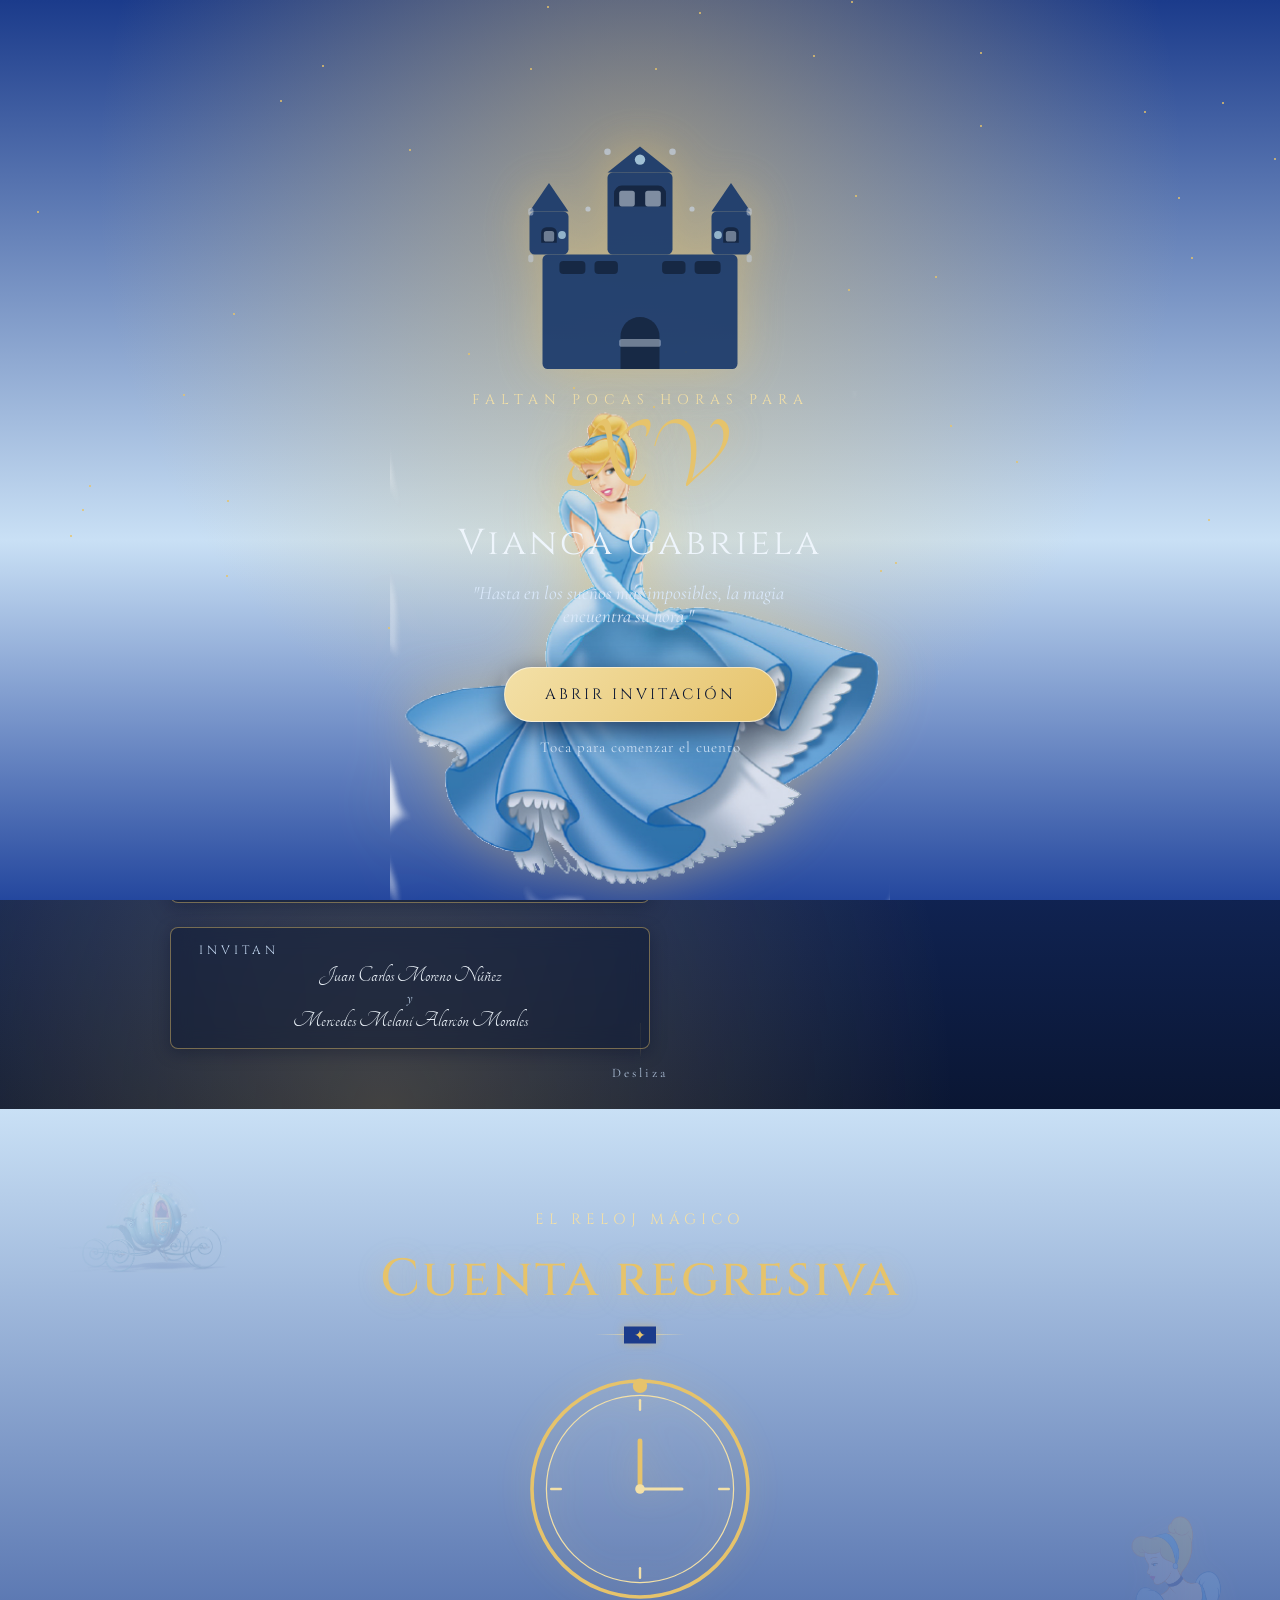
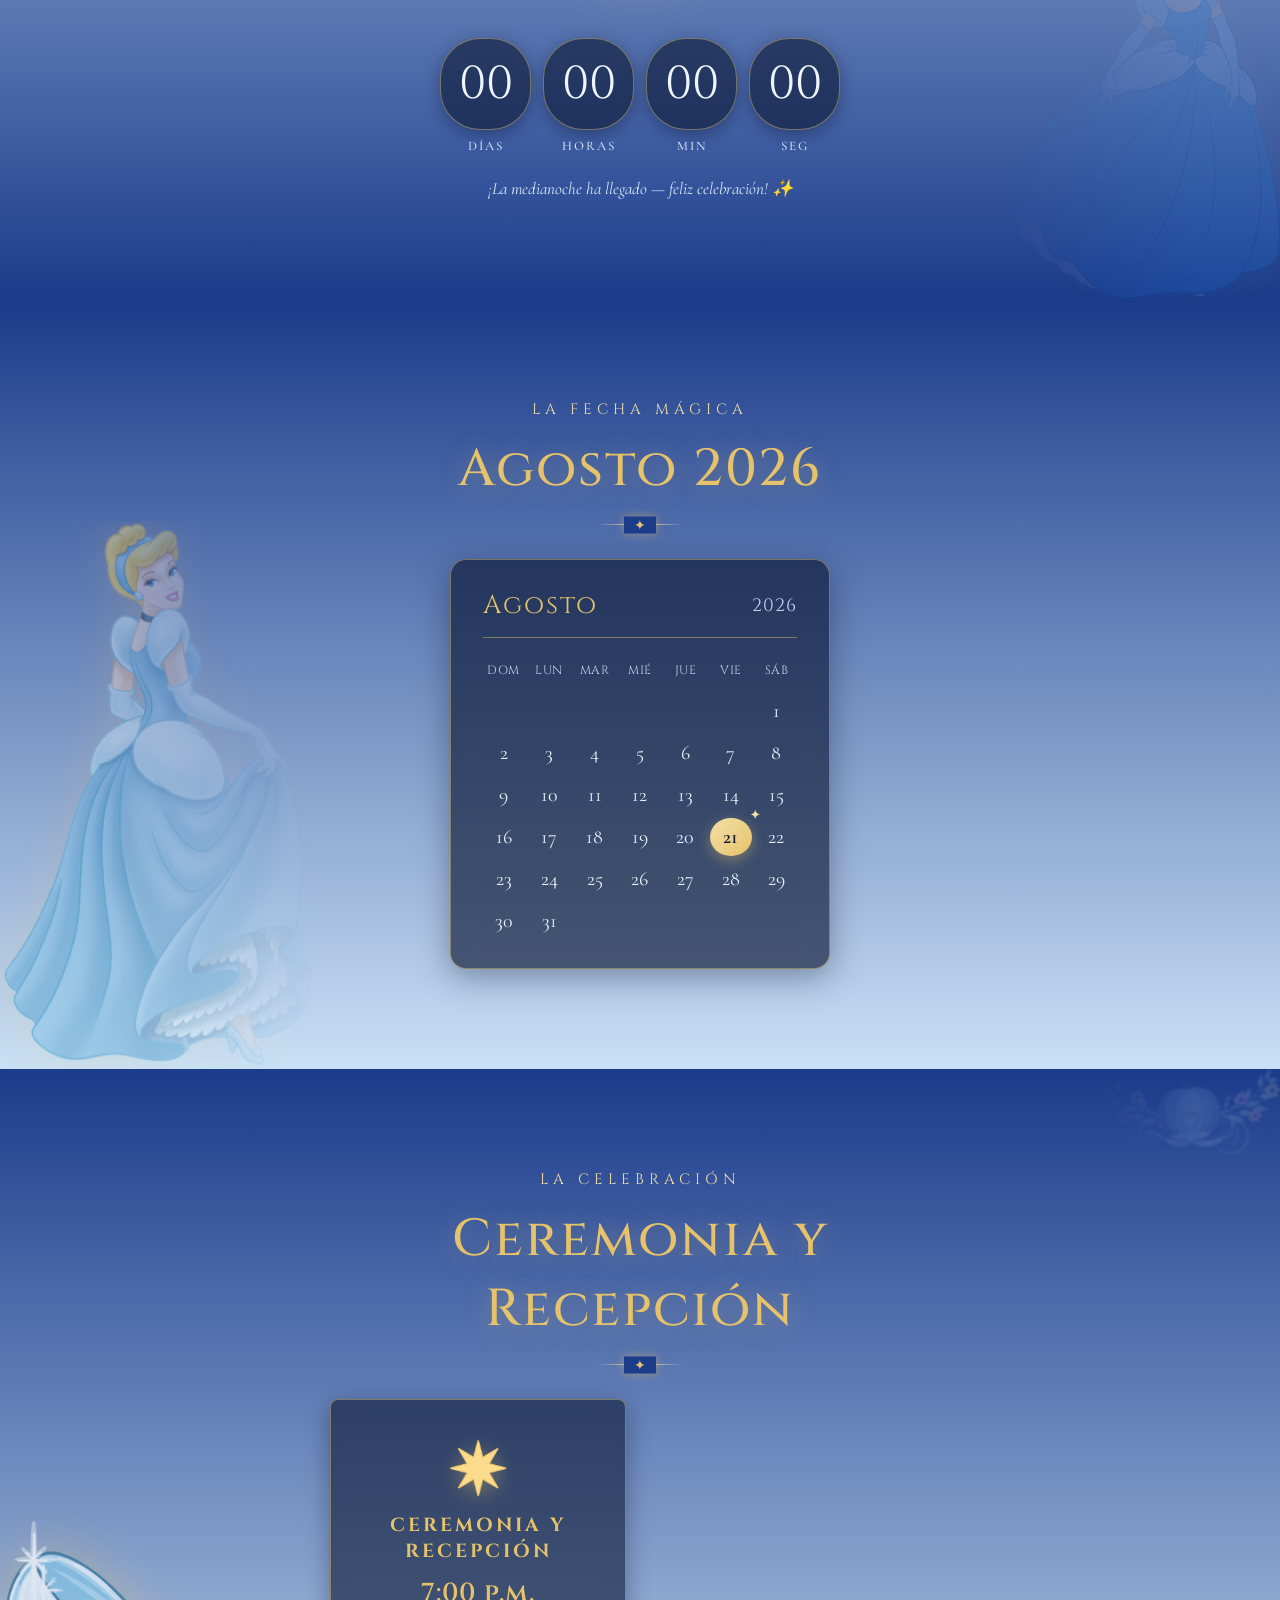
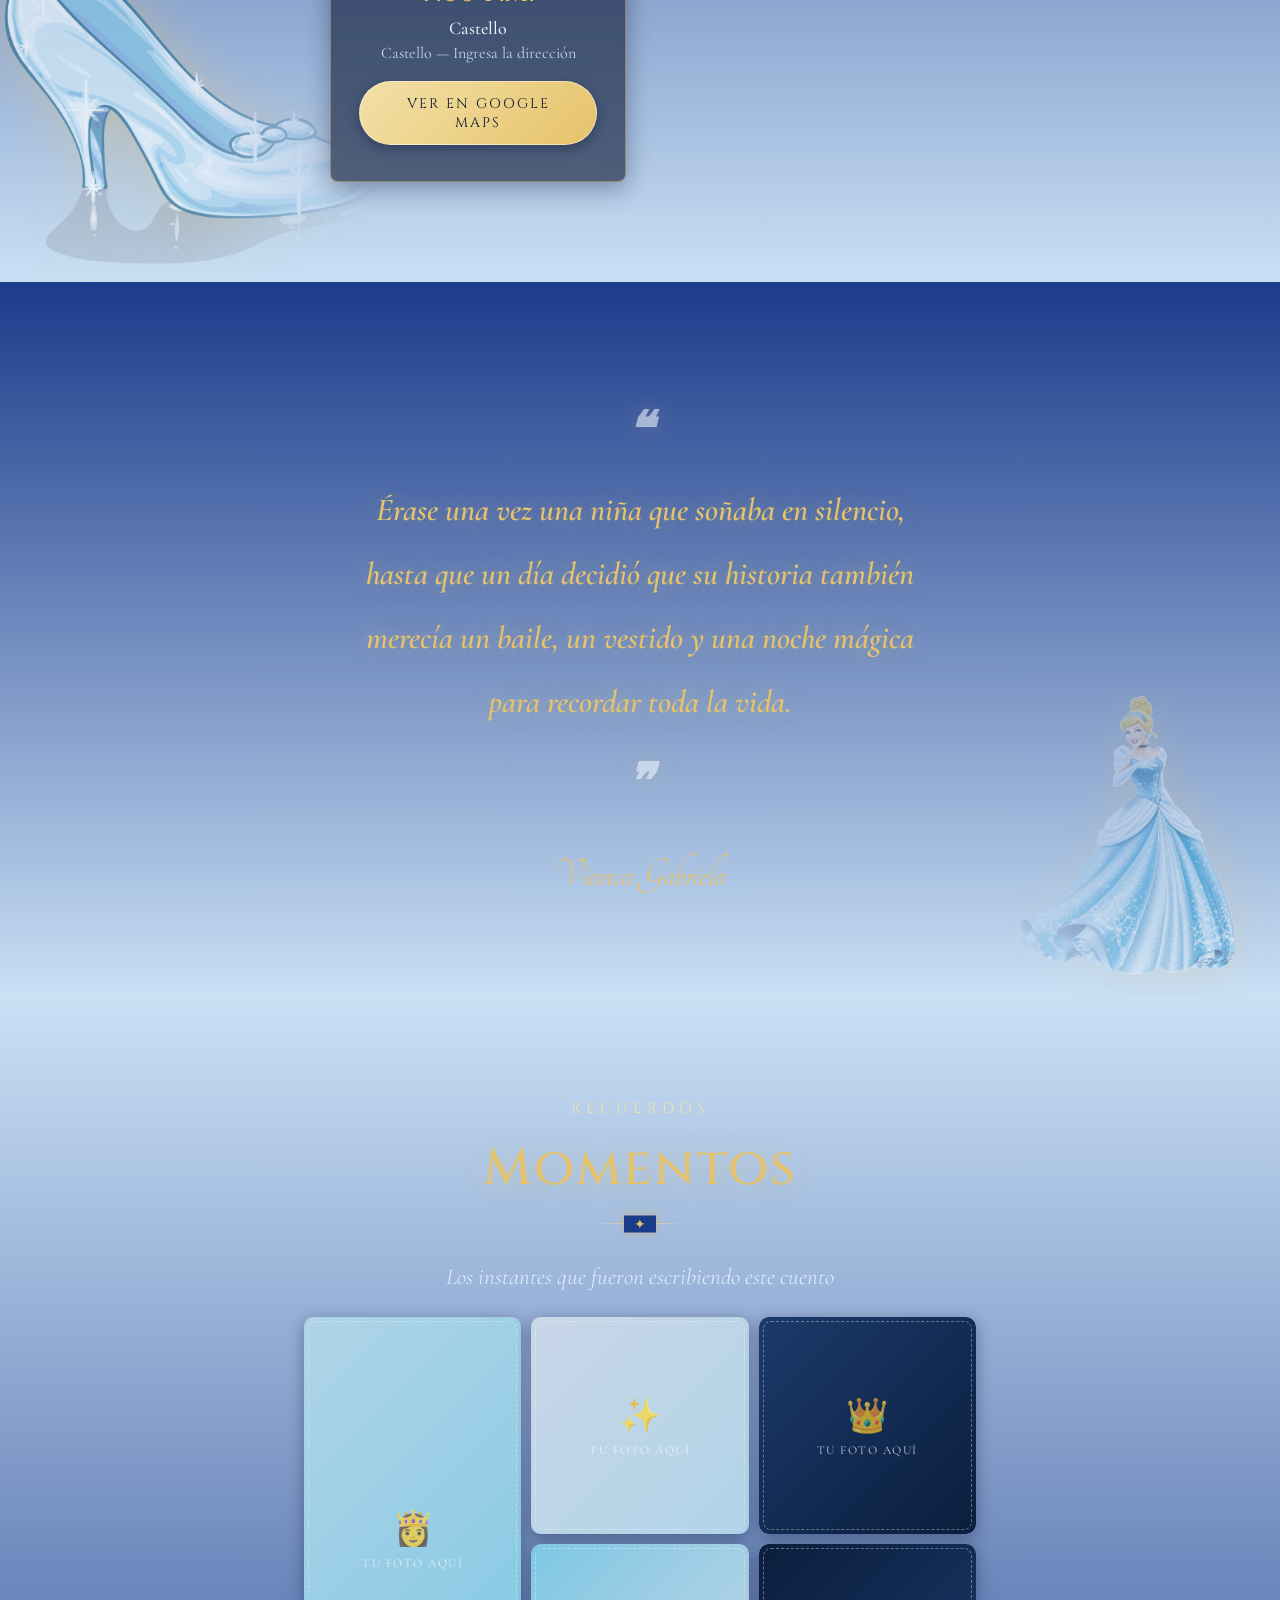
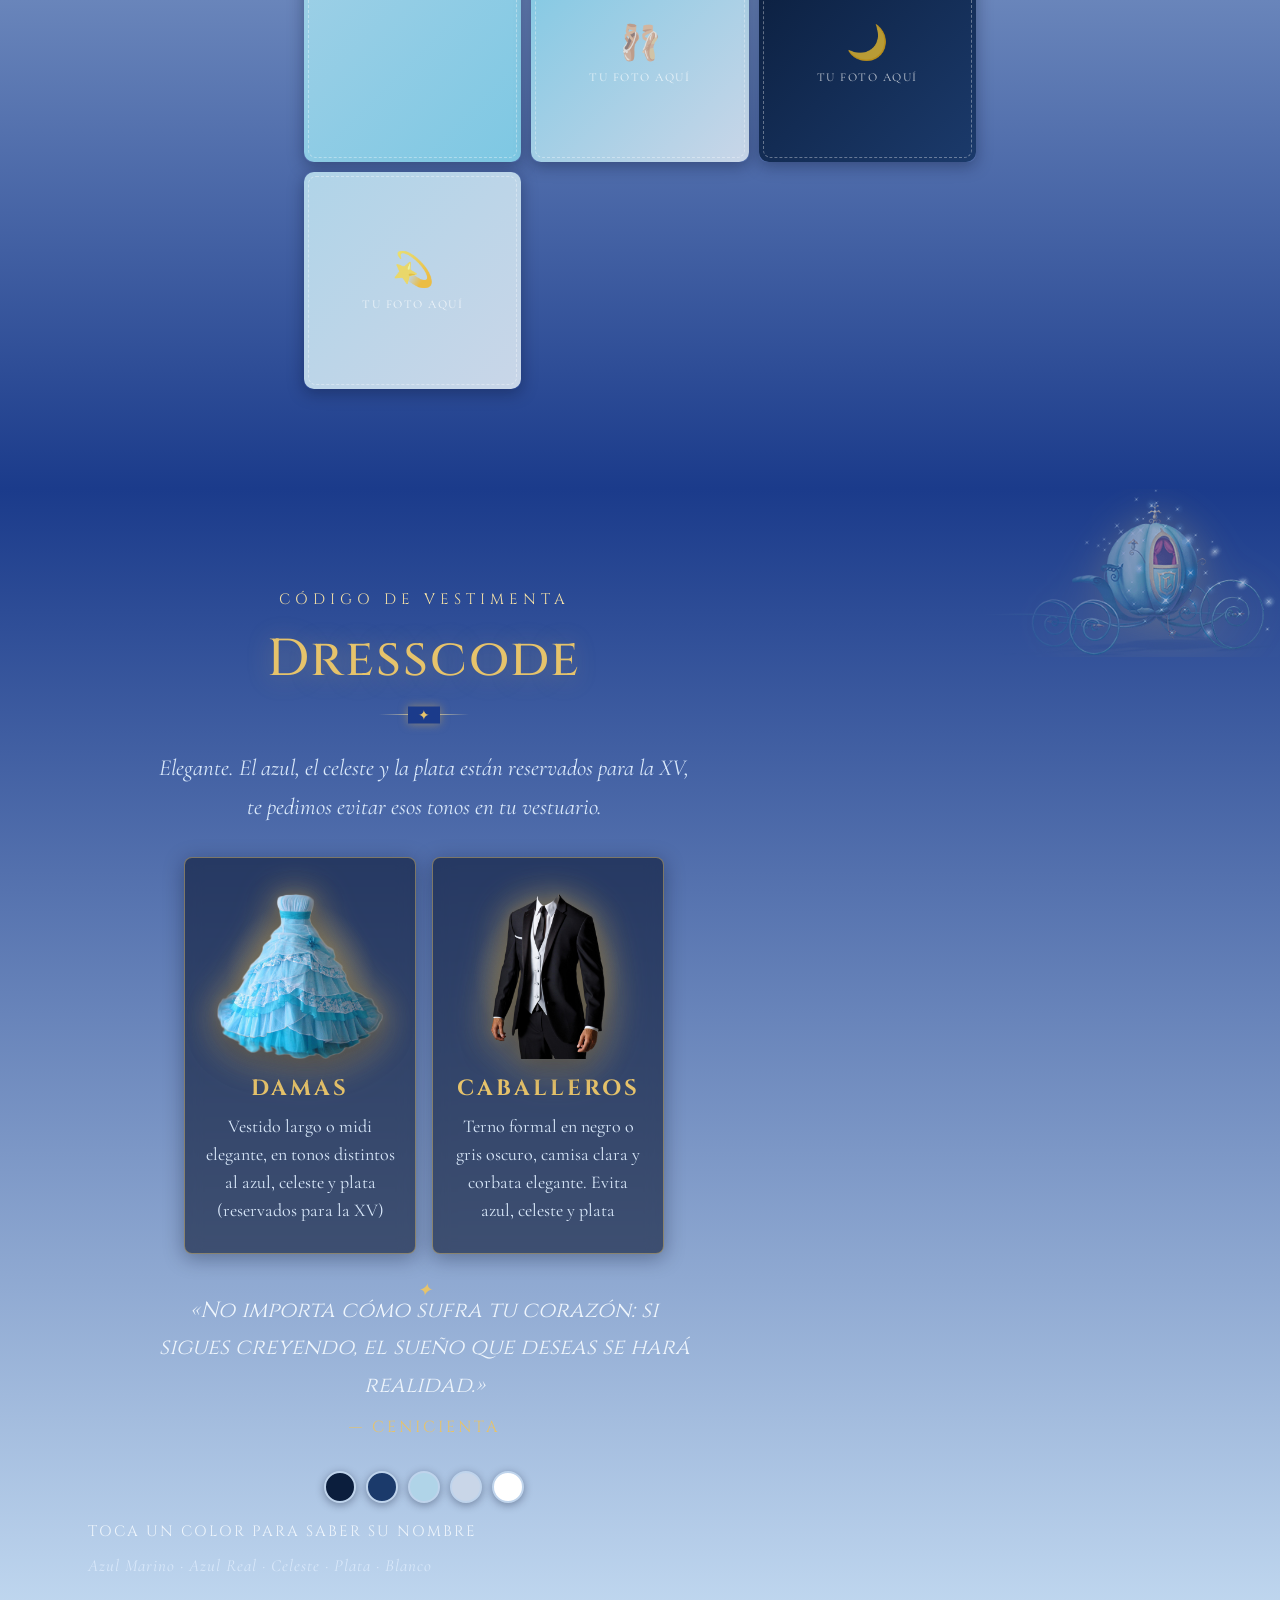
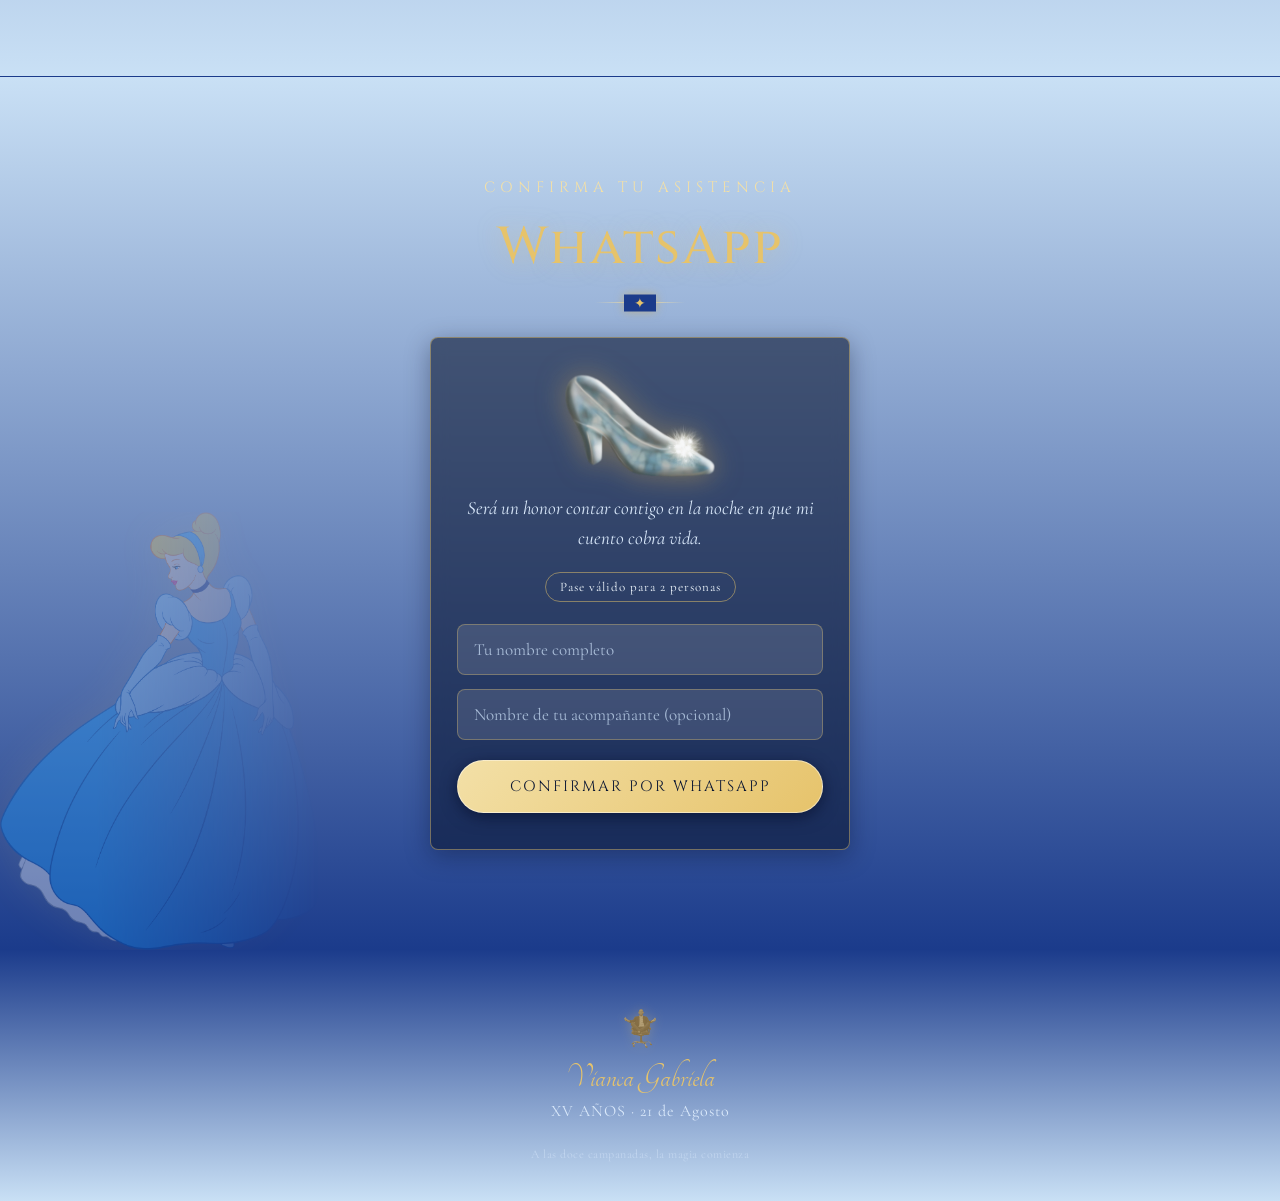
==== commit 72bde539: "Version 1.1 de tarjeta de invitación 02" ====
--- a/02/index.html
+++ b/02/index.html
@@ -24,6 +24,12 @@
 
 <!-- ============ LLUVIA DE PALABRAS ============ -->
 <div class="word-rain" id="wordRain" aria-hidden="true"></div>
+
+<!-- ============ ESTRELLAS TITILANTES ============ -->
+<div class="twinkle-layer" id="twinkleLayer" aria-hidden="true"></div>
+
+<!-- ============ ORNAMENTOS DORADOS ============ -->
+<div class="orn-layer" id="ornLayer" aria-hidden="true"></div>
 
 <!-- ============ SPLASH ============ -->
 <div class="splash" id="splash">
@@ -76,19 +82,26 @@
   </div>
 </div>
 
-<!-- ============ SOBRE ============ -->
+<!-- ============ TARJETA DE DOBLE PUERTA ============ -->
 <div class="envelope-wrapper" id="envelopeWrapper">
   <div>
     <div class="envelope" id="envelope">
       <div class="envelope-letter">
         <div class="letter-content">
+          <img src="crown.png" alt="" class="letter-crown" aria-hidden="true">
           <div class="letter-xv">XV AÑOS</div>
           <div class="letter-line"></div>
           <div class="letter-name">Vianca Gabriela</div>
-          <div class="letter-sub">te invita a vivir su cuento de hadas</div>
         </div>
       </div>
-      <div class="envelope-flap"></div>
+      <div class="door door-left">
+        <div class="door-orn"><span class="door-star">✦</span></div>
+        <span class="door-handle" aria-hidden="true"></span>
+      </div>
+      <div class="door door-right">
+        <div class="door-orn"><span class="door-star">✦</span></div>
+        <span class="door-handle" aria-hidden="true"></span>
+      </div>
       <div class="envelope-seal">
         <svg viewBox="0 0 120 120" aria-hidden="true">
           <defs>
@@ -105,7 +118,6 @@
           <ellipse cx="52" cy="92" rx="18" ry="4" fill="#7EC8E3" opacity=".15" transform="rotate(-10 52 92)"/>
         </svg>
       </div>
-      <div class="envelope-body"></div>
     </div>
     <p class="envelope-hint">Toca el sello de cristal para abrir</p>
   </div>
@@ -181,6 +193,7 @@
 <!-- ============ COUNTDOWN ============ -->
 <section class="countdown-section" id="countdown">
   <img src="cinderella_1.png" alt="" class="cd-cinderella" aria-hidden="true">
+  <img src="cinderella_5.png" alt="" class="cd-cinderella-top" aria-hidden="true">
   <div class="container">
     <span class="eyebrow reveal">El reloj mágico</span>
     <h2 class="section-title reveal">Cuenta regresiva</h2>
@@ -188,18 +201,18 @@
 
     <div class="pocket-watch reveal-scale">
       <svg viewBox="0 0 200 200" aria-hidden="true">
-        <circle cx="100" cy="100" r="90" fill="none" stroke="#C9D6E8" stroke-width="3"/>
-        <circle cx="100" cy="100" r="78" fill="rgba(255,255,255,0.05)" stroke="#B0D4E8" stroke-width="1"/>
-        <circle cx="100" cy="14" r="6" fill="#7EC8E3"/>
-        <g stroke="#B0D4E8" stroke-width="2" stroke-linecap="round">
+        <circle cx="100" cy="100" r="90" fill="none" stroke="#E6C36B" stroke-width="3"/>
+        <circle cx="100" cy="100" r="78" fill="rgba(255,255,255,0.04)" stroke="#F3E0A7" stroke-width="1"/>
+        <circle cx="100" cy="14" r="6" fill="#E6C36B"/>
+        <g stroke="#F3E0A7" stroke-width="2" stroke-linecap="round">
           <line x1="100" y1="26" x2="100" y2="34"/>
           <line x1="174" y1="100" x2="166" y2="100"/>
           <line x1="100" y1="174" x2="100" y2="166"/>
           <line x1="26" y1="100" x2="34" y2="100"/>
         </g>
-        <line id="watchHourHand" x1="100" y1="100" x2="100" y2="60" stroke="#1B3A6B" stroke-width="4" stroke-linecap="round"/>
-        <line id="watchMinHand" x1="100" y1="100" x2="135" y2="100" stroke="#0B1E3D" stroke-width="2.5" stroke-linecap="round"/>
-        <circle cx="100" cy="100" r="4" fill="#C9D6E8"/>
+        <line id="watchHourHand" x1="100" y1="100" x2="100" y2="60" stroke="#E6C36B" stroke-width="4" stroke-linecap="round"/>
+        <line id="watchMinHand" x1="100" y1="100" x2="135" y2="100" stroke="#F3E0A7" stroke-width="2.5" stroke-linecap="round"/>
+        <circle cx="100" cy="100" r="4" fill="#F3E0A7"/>
       </svg>
     </div>
 
@@ -231,13 +244,13 @@
         <span>Dom</span><span>Lun</span><span>Mar</span><span>Mié</span><span>Jue</span><span>Vie</span><span>Sáb</span>
       </div>
       <div class="cal-days">
-        <span></span><span></span><span></span><span></span><span></span>
-        <span>1</span><span>2</span>
-        <span>3</span><span>4</span><span>5</span><span>6</span><span>7</span><span>8</span><span>9</span>
-        <span>10</span><span>11</span><span>12</span><span>13</span><span>14</span><span>15</span><span>16</span>
-        <span>17</span><span>18</span><span>19</span><span>20</span><span class="cal-highlight">21</span><span>22</span><span>23</span>
-        <span>24</span><span>25</span><span>26</span><span>27</span><span>28</span><span>29</span><span>30</span>
-        <span>31</span>
+        <span></span><span></span><span></span><span></span><span></span><span></span>
+        <span>1</span>
+        <span>2</span><span>3</span><span>4</span><span>5</span><span>6</span><span>7</span><span>8</span>
+        <span>9</span><span>10</span><span>11</span><span>12</span><span>13</span><span>14</span><span>15</span>
+        <span>16</span><span>17</span><span>18</span><span>19</span><span>20</span><span class="cal-highlight">21</span><span>22</span>
+        <span>23</span><span>24</span><span>25</span><span>26</span><span>27</span><span>28</span><span>29</span>
+        <span>30</span><span>31</span>
       </div>
     </div>
   </div>
@@ -303,7 +316,7 @@
     <span class="eyebrow reveal">Código de vestimenta</span>
     <h2 class="section-title reveal">Dresscode</h2>
     <div class="section-divider reveal"></div>
-    <p class="section-sub reveal">Elegante — tonos azul real, plata y blanco. Como en el baile del palacio.</p>
+    <p class="section-sub reveal">Elegante. El azul, el celeste y la plata están reservados para la XV, te pedimos evitar esos tonos en tu vestuario.</p>
 
     <div class="dresscode-grid">
       <div class="dc-card reveal">
@@ -311,31 +324,34 @@
           <img src="dress.png" alt="" class="dc-icon dc-icon-dress" aria-hidden="true">
         </div>
         <h3>Damas</h3>
-        <p>Vestido largo o midi en tonos azul real, celeste, plata o blanco</p>
+        <p>Vestido largo o midi elegante, en tonos distintos al azul, celeste y plata (reservados para la XV)</p>
       </div>
       <div class="dc-card reveal">
         <div class="dc-icon-wrap">
           <img src="suit.png" alt="" class="dc-icon dc-icon-suit" aria-hidden="true">
         </div>
         <h3>Caballeros</h3>
-        <p>Terno formal azul marino o negro, camisa clara y corbata elegante</p>
+        <p>Terno formal en negro o gris oscuro, camisa clara y corbata elegante. Evita azul, celeste y plata</p>
       </div>
     </div>
 
     <p class="dc-quote reveal">«No importa cómo sufra tu corazón: si sigues creyendo, el sueño que deseas se hará realidad.»<span>— Cenicienta</span></p>
 
-    <div class="dc-palette reveal" aria-hidden="true">
-      <span class="dc-swatch" style="background:#0B1E3D" title="Azul Marino"></span>
-      <span class="dc-swatch" style="background:#1B3A6B" title="Azul Real"></span>
-      <span class="dc-swatch" style="background:#B0D4E8" title="Celeste"></span>
-      <span class="dc-swatch" style="background:#C9D6E8" title="Plata"></span>
-      <span class="dc-swatch" style="background:#FFFFFF" title="Blanco"></span>
-    </div>
+    <div class="dc-palette reveal">
+      <span class="dc-swatch" style="background:#0B1E3D" data-color="Azul Marino" title="Azul Marino"></span>
+      <span class="dc-swatch" style="background:#1B3A6B" data-color="Azul Real" title="Azul Real"></span>
+      <span class="dc-swatch" style="background:#B0D4E8" data-color="Celeste" title="Celeste"></span>
+      <span class="dc-swatch" style="background:#C9D6E8" data-color="Plata" title="Plata"></span>
+      <span class="dc-swatch" style="background:#FFFFFF" data-color="Blanco" title="Blanco"></span>
+    </div>
+    <p class="dc-palette-label" id="dcPaletteLabel">Toca un color para saber su nombre</p>
+    <div class="dc-legend">Azul Marino · Azul Real · Celeste · Plata · Blanco</div>
   </div>
 </section>
 
 <!-- ============ RSVP ============ -->
 <section class="rsvp" id="rsvp">
+  <img src="cinderella_1.png" alt="" class="rsvp-cinderella" aria-hidden="true">
   <div class="container">
     <span class="eyebrow reveal">Confirma tu asistencia</span>
     <h2 class="section-title reveal">WhatsApp</h2>
--- a/02/styles.css
+++ b/02/styles.css
@@ -4,26 +4,26 @@
    ========================================================= */
 
 :root{
-  --celeste:        #9AC9E4;
-  --celeste-dark:   #5FB4DC;
-  --celeste-light:  #D4E7F3;
-  --celeste-bg:     #E2EEF7;
-  --celeste-card:   #D3E6F3;
-  --navy:           #0A1C38;
-  --navy-light:     #1B3A6B;
-  --navy-mid:       #122C56;
-  --silver:         #B9CCE4;
-  --silver-light:   #CFDDEE;
-  --silver-bright:  #EAF3FB;
-  --gold:           #D2A94F;
-  --gold-soft:      #E4CC8F;
+  --celeste:        #A9D0EF;
+  --celeste-dark:   #7CB6E4;
+  --celeste-light:  #C9E0F5;
+  --celeste-bg:     #1B3B8B;
+  --celeste-card:   #24479E;
+  --navy:           #0A1633;
+  --navy-light:     #2B4EA8;
+  --navy-mid:       #152C66;
+  --silver:         #BFD4EC;
+  --silver-light:   #D6E5F5;
+  --silver-bright:  #EEF5FC;
+  --gold:           #E6C36B;
+  --gold-soft:      #F3E0A7;
   --white:          #FFFFFF;
-  --text:           #0A1C38;
-  --text-light:     #3F5676;
-  --text-muted:     #6E84A0;
-  --shadow:         rgba(10,28,56,0.07);
-  --shadow-strong:  rgba(10,28,56,0.14);
-  --glass-border:   rgba(158,192,224,0.55);
+  --text:           #EAF3FC;
+  --text-light:     #D9E8FA;
+  --text-muted:     #C2D6EF;
+  --shadow:         rgba(5,12,38,0.35);
+  --shadow-strong:  rgba(5,12,38,0.6);
+  --glass-border:   rgba(230,195,107,0.45);
 
   --font-display:  'Cinzel', serif;
   --font-body:     'Cormorant Garamond', serif;
@@ -59,7 +59,7 @@
 img{ max-width: 100%; display:block; }
 
 :focus-visible{
-  outline: 2px solid var(--navy-light);
+  outline: 2px solid var(--gold);
   outline-offset: 3px;
 }
 
@@ -74,7 +74,7 @@
    ========================================================= */
 .eyebrow{
   font-family: var(--font-display);
-  font-size: 12px;
+  font-size: 15px;
   letter-spacing: 5px;
   text-transform: uppercase;
   color: var(--gold-soft);
@@ -85,11 +85,12 @@
 
 .section-title{
   font-family: var(--font-display);
-  font-size: clamp(28px, 5vw, 42px);
+  font-size: clamp(34px, 6vw, 52px);
   text-align: center;
-  color: var(--navy);
+  color: var(--gold);
   letter-spacing: 2px;
   font-weight: 500;
+  text-shadow: 0 2px 24px rgba(230,195,107,.35);
 }
 
 .section-divider{
@@ -112,10 +113,10 @@
 
 .section-sub{
   text-align:center;
-  font-size: 20px;
+  font-size: 23px;
   color: var(--text-light);
   font-style: italic;
-  max-width: 520px;
+  max-width: 540px;
   margin: 0 auto 10px;
   line-height: 1.7;
 }
@@ -188,6 +189,49 @@
   6%{ opacity:.14; }
   85%{ opacity:.11; }
   100%{ transform: translateY(115vh) translateX(var(--wdrift,30px)) rotate(3deg); opacity:0; }
+}
+
+/* =========================================================
+   ESTRELLAS TITILANTES — capa fija de estrellas doradas
+   ========================================================= */
+.twinkle-layer{
+  position: fixed;
+  inset:0;
+  pointer-events:none;
+  z-index: 3;
+  overflow:hidden;
+}
+.twinkle-star{
+  position:absolute;
+  border-radius:50%;
+  opacity:0;
+  box-shadow: 0 0 6px currentColor;
+  animation: twinkleSoft ease-in-out infinite;
+}
+@keyframes twinkleSoft{
+  0%,100%{ opacity:0; transform: scale(.4); }
+  50%{ opacity:.9; transform: scale(1.5); }
+}
+
+/* =========================================================
+   ORNAMENTOS DORADOS — figuras flotando suavemente
+   ========================================================= */
+.orn-layer{
+  position: fixed;
+  inset:0;
+  pointer-events:none;
+  z-index: 3;
+  overflow:hidden;
+}
+.orn{
+  position:absolute;
+  opacity:0;
+  text-shadow: 0 0 10px currentColor;
+  animation: ornBob ease-in-out infinite;
+}
+@keyframes ornBob{
+  0%,100%{ opacity:.45; transform: translate(0,0) rotate(0deg) scale(.8); }
+  50%{ opacity:.75; transform: translate(var(--orx,8px), -16px) rotate(30deg) scale(1.05); }
 }
 
 /* =========================================================
@@ -203,7 +247,7 @@
   justify-content:center;
   text-align:center;
   background:
-    radial-gradient(ellipse at 50% 20%, rgba(176,212,232,0.5), transparent 60%),
+    radial-gradient(ellipse at 50% 20%, rgba(230,195,107,0.5), transparent 60%),
     linear-gradient(180deg, var(--celeste-bg) 0%, var(--celeste-light) 60%, var(--celeste-card) 100%);
   transition: opacity 1s var(--ease), visibility 1s var(--ease);
   padding: 24px;
@@ -217,7 +261,7 @@
 .star{
   position:absolute;
   width:2px; height:2px;
-  background: var(--navy-light);
+  background: var(--gold);
   border-radius:50%;
   animation: twinkle 3s ease-in-out infinite;
 }
@@ -233,48 +277,48 @@
   width: min(70vw, 260px);
   margin-bottom: 18px;
   opacity: .92;
-  filter: drop-shadow(0 0 24px rgba(176,212,232,.5));
+  filter: drop-shadow(0 0 24px rgba(230,195,107,.5));
 }
 
 .splash-eyebrow{
   font-family: var(--font-display);
-  font-size: 12px;
+  font-size: 14px;
   letter-spacing: 6px;
-  color: var(--navy-light);
+  color: var(--gold-soft);
   text-transform: uppercase;
   margin-bottom: 6px;
 }
 .splash-title{
   font-family: var(--font-script);
-  font-size: clamp(56px, 14vw, 88px);
-  color: var(--navy);
+  font-size: clamp(64px, 16vw, 104px);
+  color: var(--gold);
   line-height: 1;
-  text-shadow: 0 0 30px rgba(176,212,232,.5);
+  text-shadow: 0 0 30px rgba(230,195,107,.5);
 }
 .splash-name{
   font-family: var(--font-display);
-  font-size: clamp(22px, 5vw, 30px);
+  font-size: clamp(26px, 6vw, 36px);
   letter-spacing: 3px;
   margin-top: 6px;
-  color: var(--navy);
+  color: var(--silver-bright);
 }
 .splash-tagline{
   font-style: italic;
   color: var(--text-light);
-  font-size: 17px;
+  font-size: 19px;
   margin-top: 14px;
-  max-width: 320px;
+  max-width: 340px;
 }
 
 .btn-open{
   margin-top: 40px;
   font-family: var(--font-display);
-  font-size: 13px;
+  font-size: 15px;
   letter-spacing: 3px;
   text-transform: uppercase;
-  color: var(--white);
-  background: linear-gradient(135deg, var(--navy-light), var(--navy));
-  border: 1px solid var(--silver);
+  color: var(--navy);
+  background: linear-gradient(135deg, var(--gold-soft), var(--gold));
+  border: 1px solid rgba(255,255,255,.55);
   padding: 16px 40px;
   border-radius: 40px;
   cursor:pointer;
@@ -282,18 +326,18 @@
   animation: pulseGlow 2.6s ease-in-out infinite;
   transition: transform .3s var(--ease), box-shadow .3s var(--ease);
 }
-.btn-open:hover{ transform: translateY(-2px); box-shadow: 0 12px 32px var(--shadow-strong); }
+.btn-open:hover{ transform: translateY(-2px); box-shadow: 0 12px 32px rgba(230,195,107,.4); }
 @keyframes pulseGlow{
   0%,100%{ box-shadow: 0 8px 24px var(--shadow-strong); }
-  50%{ box-shadow: 0 8px 36px rgba(11,30,61,.25); }
+  50%{ box-shadow: 0 8px 36px rgba(230,195,107,.45); }
 }
 
 .splash-clock-hint{
   margin-top: 16px;
-  font-size: 13px;
+  font-size: 15px;
   color: var(--text-light);
   letter-spacing: 1px;
-  opacity: .7;
+  opacity: .9;
 }
 
 /* =========================================================
@@ -306,7 +350,7 @@
   display:flex;
   align-items:center;
   justify-content:center;
-  background: radial-gradient(ellipse at 50% 40%, var(--celeste) 0%, var(--celeste-light) 70%);
+  background: radial-gradient(ellipse at 50% 40%, var(--navy-light) 0%, var(--navy) 75%);
   opacity:0;
   visibility:hidden;
   transition: opacity .8s var(--ease), visibility .8s var(--ease);
@@ -316,33 +360,73 @@
 
 .envelope{
   position: relative;
-  width: min(78vw, 300px);
-  height: min(56vw, 210px);
+  width: min(92vw, 520px);
+  height: min(66vw, 370px);
   cursor:pointer;
-}
-.envelope-body{
-  position:absolute; inset:0;
-  background: linear-gradient(160deg, #f5f0e6, #e9dfc9);
-  border-radius: 4px;
-  box-shadow: 0 20px 50px rgba(0,0,0,.5);
-}
-.envelope-flap{
-  position:absolute;
-  top:0; left:0; right:0;
-  height: 55%;
-  background: linear-gradient(160deg, #efe7d4, #ddd0ac);
-  clip-path: polygon(0 0, 100% 0, 50% 100%);
-  transform-origin: top;
-  transition: transform .8s var(--ease);
-  z-index:3;
-}
-.envelope.is-open .envelope-flap{ transform: rotateX(180deg); }
+  perspective: 1500px;
+  border: 1px solid rgba(230,195,107,.55);
+  border-radius: 12px;
+  box-shadow: 0 24px 60px rgba(5,12,38,.6), 0 0 44px rgba(230,195,107,.28);
+}
+.door{
+  position:absolute;
+  top:0; bottom:0;
+  width: 50.3%;
+  z-index: 4;
+  background:
+    linear-gradient(160deg, rgba(255,255,255,.32), rgba(255,255,255,0) 42%),
+    linear-gradient(135deg, #9ED2EC, #5FB4DC);
+  border: 1px solid rgba(255,255,255,.4);
+  transition: transform .95s var(--ease);
+  will-change: transform;
+}
+.door-left{
+  left:0;
+  border-right: 1px solid rgba(10,22,51,.12);
+  border-radius: 9px 0 0 9px;
+  transform-origin: left center;
+}
+.door-right{
+  right:0;
+  border-left: 1px solid rgba(10,22,51,.12);
+  border-radius: 0 9px 9px 0;
+  transform-origin: right center;
+}
+.envelope.is-open .door-left{ transform: rotateY(-110deg); }
+.envelope.is-open .door-right{ transform: rotateY(110deg); }
+
+.door-orn{
+  position:absolute;
+  top:16%; left:10%; right:10%; bottom:16%;
+  border: 1.5px solid rgba(255,255,255,.55);
+  border-radius: 12px;
+  background: linear-gradient(160deg, rgba(255,255,255,.14), rgba(255,255,255,0));
+}
+.door-star{
+  position:absolute;
+  top:-11px; left:50%;
+  transform: translateX(-50%);
+  color: rgba(255,255,255,.9);
+  font-size: 16px;
+  text-shadow: 0 0 8px rgba(255,255,255,.8);
+}
+.door-handle{
+  position:absolute;
+  top:50%;
+  width: 13px; height: 13px;
+  border-radius:50%;
+  background: radial-gradient(circle at 35% 35%, #F6E7B4, #E6C36B);
+  box-shadow: 0 0 9px rgba(230,195,107,.95), 0 0 2px rgba(255,255,255,.8);
+  transform: translateY(-50%);
+}
+.door-left .door-handle{ right: 16px; }
+.door-right .door-handle{ left: 16px; }
 
 .envelope-seal{
   position:absolute;
   top: 46%; left:50%;
   transform: translate(-50%,-50%);
-  width: 62px; height: 62px;
+  width: 86px; height: 86px;
   z-index: 5;
   transition: transform .4s var(--ease), opacity .4s var(--ease);
 }
@@ -351,47 +435,68 @@
 
 .envelope-letter{
   position:absolute;
-  left: 8%; right:8%; bottom: 6%;
-  height: 78%;
-  background: linear-gradient(180deg, #fff, #f6f2e8);
-  border: 1px solid rgba(201,161,94,.4);
-  border-radius: 3px;
+  left: 7%; right:7%; top:8%; bottom:8%;
+  background: linear-gradient(180deg, #FFFFFF, #E8F4FB);
+  border: 1px solid rgba(230,195,107,.55);
+  border-radius: 8px;
   z-index:2;
-  transform: translateY(0);
-  transition: transform .9s .1s var(--ease);
+  opacity:0;
+  transform: translateY(12px) scale(.92);
+  transition: opacity .8s var(--ease) .35s, transform .8s var(--ease) .35s;
   display:flex; align-items:center; justify-content:center;
   text-align:center;
-  padding: 16px;
-}
-.envelope.is-open .envelope-letter{ transform: translateY(-46%); }
+  padding: 18px;
+}
+.envelope.is-open .envelope-letter{ opacity:1; transform: translateY(0) scale(1); }
+
+.letter-crown{
+  width: 72px;
+  height: auto;
+  margin: 0 auto 6px;
+  filter: drop-shadow(0 2px 6px rgba(230,195,107,.55));
+  animation: crownSway 6s ease-in-out infinite;
+  transform-origin: 50% 100%;
+}
 
 .letter-content .letter-xv{
   font-family: var(--font-display);
-  font-size: 26px;
-  color: var(--navy-light);
+  font-size: 44px;
   letter-spacing: 4px;
+  color: var(--gold);
+  background: linear-gradient(100deg, var(--gold) 20%, var(--gold-soft) 40%, #fff8e0 50%, var(--gold-soft) 60%, var(--gold) 80%);
+  background-size: 220% 100%;
+  -webkit-background-clip: text;
+  background-clip: text;
+  -webkit-text-fill-color: transparent;
+  color: var(--gold);
+  animation: goldShimmer 4s ease-in-out infinite;
 }
 .letter-content .letter-line{
-  width: 40px; height:1px; background: var(--silver);
+  width: 56px; height:1px; background: var(--gold-soft);
   margin: 8px auto;
 }
 .letter-content .letter-name{
   font-family: var(--font-script);
-  font-size: 34px;
+  font-size: 62px;
   color: var(--navy);
-}
-.letter-content .letter-sub{
-  font-size: 14px;
-  color: #5a5a5a;
-  font-style: italic;
-  margin-top: 4px;
+  margin-top: -8px;
+  animation: letterNameGlow 3.5s ease-in-out infinite;
+}
+
+@keyframes goldShimmer{
+  0%{ background-position: 120% 0; }
+  60%,100%{ background-position: -120% 0; }
+}
+@keyframes letterNameGlow{
+  0%,100%{ text-shadow: 0 0 0 rgba(230,195,107,0); transform: translateY(0); }
+  50%{ text-shadow: 0 0 14px rgba(230,195,107,.55); transform: translateY(-3px); }
 }
 
 .envelope-hint{
   margin-top: 16px;
   text-align:center;
   color: var(--text-light);
-  font-size: 13px;
+  font-size: 15px;
   letter-spacing: 1px;
   font-style: italic;
 }
@@ -407,8 +512,9 @@
   justify-content:center;
   padding: 60px 24px;
   background:
-    radial-gradient(ellipse at 60% 0%, var(--celeste) 0%, transparent 55%),
-    linear-gradient(180deg, var(--celeste-light) 0%, var(--celeste-bg) 45%, var(--celeste-card) 100%);
+    radial-gradient(ellipse at 60% 0%, var(--navy-light) 0%, transparent 55%),
+    radial-gradient(ellipse at 30% 100%, rgba(230,195,107,.25) 0%, transparent 45%),
+    linear-gradient(180deg, var(--celeste-light) 0%, var(--celeste-bg) 45%, var(--navy) 100%);
   position:relative;
   overflow:hidden;
 }
@@ -465,7 +571,7 @@
   height: auto;
   max-height: 82vh;
   object-fit: contain;
-  filter: drop-shadow(0 0 40px rgba(176,212,232,.4));
+  filter: drop-shadow(0 0 40px rgba(230,195,107,.4));
   animation: heroCindyFloat 5s ease-in-out infinite;
   position:relative;
   z-index:1;
@@ -490,7 +596,7 @@
   width: min(50vw, 160px);
   opacity:.6;
   margin-bottom: 22px;
-  filter: drop-shadow(0 0 20px rgba(176,212,232,.5));
+  filter: drop-shadow(0 0 20px rgba(230,195,107,.5));
   display:block;
   margin-left:auto;
   margin-right:auto;
@@ -507,7 +613,7 @@
   width: min(92vw, 500px);
   opacity: .8;
   pointer-events:none;
-  filter: drop-shadow(0 0 30px rgba(176,212,232,.6));
+  filter: drop-shadow(0 0 30px rgba(230,195,107,.6));
   z-index:0;
   animation: splashCindyFloat 7s ease-in-out infinite;
 }
@@ -531,7 +637,7 @@
   max-height: 85%;
   opacity: .8;
   pointer-events:none;
-  filter: drop-shadow(0 0 25px rgba(176,212,232,.5));
+  filter: drop-shadow(0 0 25px rgba(230,195,107,.5));
   animation: eventsCindyFloat 6s ease-in-out infinite;
   z-index:0;
   mask-image: linear-gradient(to right, rgba(0,0,0,.9) 50%, rgba(0,0,0,0));
@@ -574,7 +680,7 @@
   max-height: 88%;
   opacity: .75;
   pointer-events:none;
-  filter: drop-shadow(0 0 20px rgba(176,212,232,.5));
+  filter: drop-shadow(0 0 20px rgba(230,195,107,.5));
   animation: dressCindyFloat 7s ease-in-out infinite;
   z-index:0;
   mask-image: linear-gradient(to left, rgba(0,0,0,.8) 40%, rgba(0,0,0,0));
@@ -595,25 +701,25 @@
 .hero-eyebrow{
   font-family: var(--font-display);
   letter-spacing: 6px;
-  font-size: 14px;
+  font-size: 16px;
   text-transform: uppercase;
-  color: var(--navy-light);
+  color: var(--gold-soft);
   margin-bottom: 10px;
   display:block;
 }
 
 .hero-name{
   font-family: var(--font-script);
-  font-size: clamp(74px, 18vw, 140px);
-  color: var(--navy);
+  font-size: clamp(84px, 20vw, 160px);
+  color: var(--gold);
   line-height: .85;
-  text-shadow: 0 4px 30px rgba(176,212,232,.5);
+  text-shadow: 0 4px 30px rgba(230,195,107,.5);
   margin-bottom: 6px;
 }
 
 .hero-xv{
   font-family: var(--font-display);
-  font-size: clamp(16px, 3.5vw, 22px);
+  font-size: clamp(19px, 4vw, 26px);
   letter-spacing: 10px;
   color: var(--text-light);
   margin-top: 12px;
@@ -621,16 +727,16 @@
 }
 .xv-star{
   color: var(--gold-soft);
-  font-size: 14px;
+  font-size: 16px;
   letter-spacing: 0;
   opacity:.7;
 }
 
 .hero-quote{
-  max-width: 480px;
+  max-width: 500px;
   margin: 26px auto 0;
   font-style: italic;
-  font-size: 20px;
+  font-size: 23px;
   color: var(--text-light);
   line-height: 1.8;
 }
@@ -640,25 +746,25 @@
   border: 1px solid var(--glass-border);
   padding: 20px 32px;
   border-radius: var(--radius);
-  background: rgba(255,255,255,0.55);
+  background: rgba(10,22,51,0.55);
   backdrop-filter: blur(8px);
   -webkit-backdrop-filter: blur(8px);
   box-shadow: 0 4px 20px var(--shadow);
 }
 .hero-date-card .hd-day{
   font-family: var(--font-display);
-  font-size: clamp(22px, 4vw, 30px);
+  font-size: clamp(26px, 5vw, 34px);
   letter-spacing: 2px;
-  color: var(--navy);
+  color: var(--gold);
 }
 .hero-date-card .hd-sub{
-  font-size: 15px;
+  font-size: 17px;
   color: var(--text-light);
   margin-top: 4px;
 }
 
 .glass{
-  background: rgba(255,255,255,0.5);
+  background: rgba(10,22,51,0.5);
   backdrop-filter: blur(10px);
   -webkit-backdrop-filter: blur(10px);
   border: 1px solid var(--glass-border);
@@ -674,7 +780,7 @@
 .hero-parents span{
   display:block;
   font-family: var(--font-display);
-  font-size: 10px;
+  font-size: 12px;
   letter-spacing: 4px;
   text-transform: uppercase;
   color: var(--text-muted);
@@ -688,12 +794,12 @@
 }
 .hero-parents .parent-name{
   font-family: var(--font-script);
-  font-size: 20px;
-  color: var(--navy);
+  font-size: 23px;
+  color: var(--silver-bright);
   line-height: 1.2;
 }
 .hero-parents .parent-conj{
-  font-size: 12px;
+  font-size: 13px;
   color: var(--text-muted);
   font-style: italic;
   line-height: 1;
@@ -703,15 +809,15 @@
   position:absolute;
   bottom: 28px; left:50%;
   transform: translateX(-50%);
-  font-size: 11px;
+  font-size: 13px;
   letter-spacing: 3px;
   color: var(--text-muted);
   display:flex; flex-direction:column; align-items:center; gap:8px;
-  opacity:.6;
+  opacity:.85;
 }
 .hero-scroll span{
   width:1px; height: 34px;
-  background: linear-gradient(var(--navy-light), transparent);
+  background: linear-gradient(var(--gold), transparent);
   animation: scrollLine 1.8s ease-in-out infinite;
 }
 @keyframes scrollLine{
@@ -740,7 +846,7 @@
   max-height: 75%;
   opacity: .25;
   pointer-events:none;
-  filter: drop-shadow(0 0 15px rgba(176,212,232,.3));
+  filter: drop-shadow(0 0 15px rgba(230,195,107,.3));
   z-index:0;
   mask-image: linear-gradient(to left, rgba(0,0,0,.5) 30%, rgba(0,0,0,0));
   -webkit-mask-image: linear-gradient(to left, rgba(0,0,0,.5) 30%, rgba(0,0,0,0));
@@ -750,18 +856,35 @@
   0%,100%{ transform: translateY(0) rotate(-1deg); }
   50%{ transform: translateY(-8px) rotate(1deg); }
 }
+.cd-cinderella-top{
+  position:absolute;
+  left: 4%;
+  top: 8%;
+  width: min(30vw, 180px);
+  opacity: .4;
+  pointer-events:none;
+  filter: drop-shadow(0 0 14px rgba(230,195,107,.35));
+  animation: cdTopFloat 7s ease-in-out infinite;
+  z-index:0;
+  mask-image: linear-gradient(to right, rgba(0,0,0,0), rgba(0,0,0,.5) 60%);
+  -webkit-mask-image: linear-gradient(to right, rgba(0,0,0,0), rgba(0,0,0,.5) 60%);
+}
+@keyframes cdTopFloat{
+  0%,100%{ transform: translateY(0) rotate(2deg); }
+  50%{ transform: translateY(-8px) rotate(-2deg); }
+}
 .pocket-watch{
   width: min(70vw, 240px);
   aspect-ratio: 1;
   margin: 0 auto 24px;
 }
-.pocket-watch svg{ width:100%; height:100%; }
+.pocket-watch svg{ width:100%; height:100%; filter: drop-shadow(0 0 16px rgba(230,195,107,.4)); }
 
 .watch-chain{
   width: 2px;
   height: 30px;
   margin: 0 auto;
-  background: linear-gradient(var(--silver), var(--navy-light));
+  background: linear-gradient(var(--silver), var(--gold));
 }
 
 .countdown-grid{
@@ -776,9 +899,9 @@
 }
 .cd-number{
   font-family: var(--font-display);
-  font-size: clamp(26px, 5vw, 36px);
-  color: var(--navy);
-  background: rgba(255,255,255,0.6);
+  font-size: clamp(34px, 6vw, 46px);
+  color: var(--silver-bright);
+  background: rgba(10,22,51,0.6);
   backdrop-filter: blur(8px);
   -webkit-backdrop-filter: blur(8px);
   border: 1px solid var(--glass-border);
@@ -791,7 +914,7 @@
 .cd-item.tick .cd-number{ transform: scale(1.06); box-shadow: 0 6px 24px var(--shadow-strong); }
 .cd-label{
   margin-top: 8px;
-  font-size: 11px;
+  font-size: 13px;
   letter-spacing: 2px;
   text-transform: uppercase;
   color: var(--text-light);
@@ -802,7 +925,7 @@
   margin-top: 24px;
   font-style: italic;
   color: var(--text-light);
-  font-size: 15px;
+  font-size: 17px;
 }
 
 /* =========================================================
@@ -824,7 +947,7 @@
   max-height: 80%;
   opacity: .7;
   pointer-events:none;
-  filter: drop-shadow(0 0 20px rgba(176,212,232,.4));
+  filter: drop-shadow(0 0 20px rgba(230,195,107,.4));
   animation: calCindyFloat 6s ease-in-out infinite;
   z-index:0;
   mask-image: linear-gradient(to right, rgba(0,0,0,.7) 30%, rgba(0,0,0,0));
@@ -839,7 +962,7 @@
   display:inline-block;
   border: 1px solid var(--glass-border);
   border-radius: 16px;
-  background: rgba(255,255,255,0.7);
+  background: rgba(10,22,51,0.65);
   backdrop-filter: blur(12px);
   -webkit-backdrop-filter: blur(12px);
   box-shadow: 0 8px 32px var(--shadow);
@@ -858,13 +981,13 @@
 }
 .cal-month{
   font-family: var(--font-display);
-  font-size: 22px;
-  color: var(--navy);
+  font-size: 26px;
+  color: var(--gold);
   letter-spacing: 2px;
 }
 .cal-year{
   font-family: var(--font-display);
-  font-size: 16px;
+  font-size: 18px;
   color: var(--text-muted);
   letter-spacing: 1px;
 }
@@ -877,7 +1000,7 @@
 }
 .cal-weekdays span{
   font-family: var(--font-display);
-  font-size: 11px;
+  font-size: 12px;
   text-transform:uppercase;
   color: var(--text-muted);
   letter-spacing: .5px;
@@ -890,23 +1013,23 @@
   gap: 4px;
 }
 .cal-days span{
-  font-size: 15px;
+  font-size: 20px;
   color: var(--text);
   padding: 7px 0;
   border-radius: 50%;
   transition: background .3s;
 }
 .cal-days .cal-highlight{
-  background: var(--navy);
-  color: var(--white);
+  background: linear-gradient(135deg, var(--gold-soft), var(--gold));
+  color: var(--navy);
   font-weight: 600;
-  box-shadow: 0 4px 12px rgba(11,30,61,.3);
+  box-shadow: 0 4px 14px rgba(230,195,107,.4);
   position:relative;
   animation: calDayGlow 2.6s ease-in-out infinite;
 }
 @keyframes calDayGlow{
-  0%,100%{ box-shadow: 0 4px 12px rgba(10,28,56,.3); }
-  50%{ box-shadow: 0 4px 24px rgba(210,169,79,.75); }
+  0%,100%{ box-shadow: 0 4px 14px rgba(230,195,107,.4); }
+  50%{ box-shadow: 0 4px 26px rgba(230,195,107,.85); }
 }
 .cal-days .cal-highlight::after{
   content:'✦';
@@ -960,7 +1083,7 @@
   max-height: 80%;
   opacity: .7;
   pointer-events:none;
-  filter: drop-shadow(0 0 20px rgba(176,212,232,.5));
+  filter: drop-shadow(0 0 20px rgba(230,195,107,.5));
   animation: storyCindyFloat 6s ease-in-out infinite;
   z-index:0;
   mask-image: linear-gradient(to left, rgba(0,0,0,.7) 30%, rgba(0,0,0,0));
@@ -971,36 +1094,40 @@
   50%{ transform: translateY(-10px) scale(1.04); }
 }
 .story-quote{
-  max-width: 620px;
+  max-width: 640px;
   margin: 0 auto;
-  font-family: var(--font-display);
-  font-size: clamp(21px, 3.5vw, 28px);
+  font-family: var(--font-body);
+  font-size: clamp(24px, 4vw, 32px);
   line-height: 2;
-  color: var(--text);
+  color: var(--gold);
   font-style: italic;
+  font-weight: 600;
+  text-shadow: 0 0 22px rgba(230,195,107,.4);
   position:relative;
   padding: 0 24px;
 }
 .story-quote::before, .story-quote::after{
   content:"❝";
   font-family: Georgia, serif;
-  color: var(--navy-light);
+  color: var(--silver-bright);
   font-size: 48px;
   display:block;
-  opacity:.4;
+  opacity:.6;
 }
 .story-quote::after{ content:"❞"; }
 .story-signature{
   font-family: var(--font-script);
-  font-size: 36px;
-  color: var(--navy);
+  font-size: 42px;
+  color: var(--gold);
   margin-top: 22px;
 }
 
 /* =========================================================
    GALERÍA — "Momentos" (placeholders de foto)
    ========================================================= */
-.gallery{ background: var(--celeste-light); }
+.gallery{
+  background: linear-gradient(180deg, var(--celeste-light) 0%, var(--celeste-bg) 100%);
+}
 
 .gallery-grid{
   display:grid;
@@ -1039,12 +1166,12 @@
   border-radius: 8px;
   pointer-events:none;
 }
-.ph-icon{ font-size: 28px; opacity:.7; }
+.ph-icon{ font-size: 34px; opacity:.7; }
 .ph-label{
-  font-size: 10px;
+  font-size: 12px;
   letter-spacing: 1.5px;
   text-transform:uppercase;
-  opacity:.5;
+  opacity:.75;
   font-family: var(--font-body);
 }
 
@@ -1080,7 +1207,7 @@
   border: 1px solid var(--glass-border);
   border-radius: var(--radius);
   padding: 28px 18px;
-  background: rgba(255,255,255,0.6);
+  background: rgba(10,22,51,0.6);
   backdrop-filter: blur(8px);
   -webkit-backdrop-filter: blur(8px);
   box-shadow: 0 4px 20px var(--shadow);
@@ -1097,7 +1224,7 @@
   position:absolute;
   top:0; left:-80%;
   width:50%; height:100%;
-  background: linear-gradient(105deg, transparent, rgba(255,255,255,.6), transparent);
+  background: linear-gradient(105deg, transparent, rgba(255,255,255,.22), transparent);
   transform: skewX(-18deg);
   animation: dcShine 5s ease-in-out infinite;
   pointer-events:none;
@@ -1121,7 +1248,7 @@
   width:150px; height:150px;
   transform: translate(-50%,-50%);
   border-radius:50%;
-  background: radial-gradient(circle, rgba(201,161,94,.4) 0%, rgba(201,161,94,.12) 45%, rgba(201,161,94,0) 70%);
+  background: radial-gradient(circle, rgba(230,195,107,.5) 0%, rgba(230,195,107,.15) 45%, rgba(230,195,107,0) 70%);
   animation: dcHalo 3.2s ease-in-out infinite;
   pointer-events:none;
 }
@@ -1129,37 +1256,37 @@
   position:relative;
   display:block;
   filter:
-    drop-shadow(0 8px 14px rgba(11,30,61,.28))
-    drop-shadow(0 0 18px rgba(176,212,232,.55))
-    drop-shadow(0 0 6px rgba(201,161,94,.35));
+    drop-shadow(0 8px 14px rgba(5,12,38,.5))
+    drop-shadow(0 0 18px rgba(230,195,107,.45))
+    drop-shadow(0 0 6px rgba(230,195,107,.35));
   animation: dcIconFloat 4s ease-in-out infinite;
 }
 .dc-icon-dress{ height: 165px; width: auto; }
 .dc-icon-suit{ height: 165px; width: auto; }
 .dc-card h3{
   font-family: var(--font-display);
-  font-size: 19px;
+  font-size: 22px;
   letter-spacing: 3px;
-  color: var(--navy);
+  color: var(--gold);
   text-transform: uppercase;
   margin-bottom: 10px;
 }
 .dc-card p{
-  font-size: 16px;
+  font-size: 18px;
   color: var(--text-light);
   line-height: 1.55;
-  max-width: 210px;
+  max-width: 220px;
 }
 
 .dc-quote{
-  max-width: 520px;
+  max-width: 540px;
   margin: 38px auto 0;
   text-align:center;
   font-family: var(--font-display);
   font-style: italic;
-  font-size: 19px;
+  font-size: 22px;
   line-height: 1.7;
-  color: var(--navy);
+  color: var(--silver-bright);
   position:relative;
 }
 .dc-quote::before{
@@ -1175,7 +1302,7 @@
   display:block;
   margin-top:10px;
   font-style:normal;
-  font-size:14px;
+  font-size:16px;
   letter-spacing:3px;
   text-transform:uppercase;
   color: var(--gold);
@@ -1188,6 +1315,30 @@
   width: 32px; height:32px; border-radius:50%;
   border: 2px solid var(--silver);
   box-shadow: 0 2px 8px var(--shadow);
+  cursor:pointer;
+  transition: transform .25s var(--ease), box-shadow .25s var(--ease), border-color .25s var(--ease);
+}
+.dc-swatch:hover{ transform: scale(1.15); border-color: var(--gold); }
+.dc-swatch.is-selected{
+  transform: scale(1.2);
+  border-color: var(--gold);
+  box-shadow: 0 0 0 3px rgba(230,195,107,.55), 0 2px 8px var(--shadow);
+}
+.dc-palette-label{
+  margin-top: 18px;
+  font-family: var(--font-display);
+  font-size: 15px;
+  letter-spacing: 2px;
+  text-transform: uppercase;
+  color: var(--silver-bright);
+  min-height: 24px;
+}
+.dc-legend{
+  margin-top: 10px;
+  font-size: 17px;
+  font-style: italic;
+  color: var(--text-light);
+  letter-spacing: 1px;
 }
 
 /* =========================================================
@@ -1223,7 +1374,7 @@
   border: 1px solid var(--glass-border);
   border-radius: var(--radius);
   padding: 32px 20px;
-  background: rgba(255,255,255,0.6);
+  background: rgba(10,22,51,0.6);
   backdrop-filter: blur(10px);
   -webkit-backdrop-filter: blur(10px);
   box-shadow: 0 6px 24px var(--shadow);
@@ -1235,31 +1386,31 @@
   width: auto;
   display: block;
   margin: 0 auto 12px;
-  filter: drop-shadow(0 4px 10px rgba(11,30,61,.25));
+  filter: drop-shadow(0 4px 10px rgba(230,195,107,.4));
 }
 .event-card h3{
   font-family: var(--font-display);
-  font-size: 16px;
+  font-size: 19px;
   letter-spacing: 3px;
-  color: var(--navy);
+  color: var(--gold);
   text-transform: uppercase;
   margin-bottom: 12px;
 }
 .event-card .event-time{
-  font-size: 22px;
+  font-size: 26px;
   font-weight: 600;
-  color: var(--navy-light);
+  color: var(--gold);
   font-family: var(--font-display);
   letter-spacing: 1px;
 }
 .event-card .event-place{
-  font-size: 16px;
+  font-size: 18px;
   color: var(--text);
   margin-top: 6px;
   font-weight: 500;
 }
 .event-card .event-addr{
-  font-size: 14px;
+  font-size: 16px;
   color: var(--text-muted);
   margin-top: 4px;
 }
@@ -1269,20 +1420,20 @@
   gap:8px;
   margin-top: 18px;
   font-family: var(--font-display);
-  font-size: 12px;
+  font-size: 14px;
   letter-spacing: 2px;
   text-transform: uppercase;
-  color: var(--white);
-  background: var(--navy-light);
-  border: 1px solid var(--silver);
+  color: var(--navy);
+  background: linear-gradient(135deg, var(--gold-soft), var(--gold));
+  border: 1px solid rgba(255,255,255,.45);
   padding: 12px 24px;
   border-radius: 40px;
-  transition: background .3s, transform .3s, box-shadow .3s;
+  transition: background .3s, transform .3s, box-shadow .3s, filter .3s;
   box-shadow: 0 4px 12px var(--shadow);
   cursor:pointer;
   text-decoration:none;
 }
-.btn-event:hover{ background: var(--navy); transform: translateY(-2px); box-shadow: 0 6px 20px var(--shadow-strong); }
+.btn-event:hover{ background: var(--gold); transform: translateY(-2px); filter: brightness(1.06); box-shadow: 0 6px 20px rgba(230,195,107,.4); }
 
 /* =========================================================
    RSVP
@@ -1290,6 +1441,27 @@
 .rsvp{
   background: linear-gradient(180deg, var(--celeste-light) 0%, var(--celeste-bg) 100%);
   text-align:center;
+  position:relative;
+  overflow:hidden;
+}
+.rsvp .container{ position:relative; z-index:1; }
+.rsvp-cinderella{
+  position:absolute;
+  left: 0;
+  bottom: 0;
+  width: min(55vw, 320px);
+  max-height: 80%;
+  opacity: .5;
+  pointer-events:none;
+  filter: drop-shadow(0 0 20px rgba(230,195,107,.3));
+  animation: rsvpCindyFloat 7s ease-in-out infinite;
+  z-index:0;
+  mask-image: linear-gradient(to right, rgba(0,0,0,.7) 30%, rgba(0,0,0,0));
+  -webkit-mask-image: linear-gradient(to right, rgba(0,0,0,.7) 30%, rgba(0,0,0,0));
+}
+@keyframes rsvpCindyFloat{
+  0%,100%{ transform: translateY(0) scale(1); }
+  50%{ transform: translateY(-10px) scale(1.04); }
 }
 .rsvp-card{
   max-width: 420px;
@@ -1297,21 +1469,22 @@
   border: 1px solid var(--glass-border);
   border-radius: var(--radius);
   padding: 36px 26px;
-  background: rgba(255,255,255,0.55);
+  background: rgba(10,22,51,0.6);
   backdrop-filter: blur(8px);
   -webkit-backdrop-filter: blur(8px);
   box-shadow: 0 6px 24px var(--shadow);
 }
 .rsvp-slipper{
-  width: 54px;
+  width: 150px;
+  max-width: 60%;
   height: auto;
   display: block;
-  margin: 0 auto 12px;
-  filter: drop-shadow(0 0 10px rgba(210,169,79,.6));
+  margin: 0 auto 16px;
+  filter: drop-shadow(0 0 14px rgba(210,169,79,.65));
 }
 .rsvp-intro{
   color: var(--text-light);
-  font-size: 17px;
+  font-size: 19px;
   font-style: italic;
   margin-bottom: 8px;
   line-height: 1.6;
@@ -1319,45 +1492,45 @@
 .pass-badge{
   display:inline-block;
   margin: 10px 0 22px;
-  font-size: 12px;
+  font-size: 13px;
   letter-spacing: 1px;
-  color: var(--navy);
-  border: 1px solid var(--silver);
+  color: var(--silver-bright);
+  border: 1px solid rgba(230,195,107,.5);
   padding: 6px 14px;
   border-radius: 20px;
 }
 .rsvp-form{ display:flex; flex-direction:column; gap: 14px; }
 .rsvp-form input{
   width:100%;
-  background: rgba(255,255,255,0.5);
-  border: 1px solid var(--silver);
+  background: rgba(255,255,255,0.12);
+  border: 1px solid rgba(230,195,107,.35);
   color: var(--text);
   font-family: var(--font-body);
-  font-size: 16px;
-  padding: 13px 16px;
+  font-size: 17px;
+  padding: 14px 16px;
   border-radius: var(--radius);
 }
-.rsvp-form input::placeholder{ color: var(--text-muted); opacity:.7; }
-.rsvp-form input:focus{ border-color: var(--navy-light); outline:none; }
+.rsvp-form input::placeholder{ color: var(--text-muted); opacity:.8; }
+.rsvp-form input:focus{ border-color: var(--gold); outline:none; }
 
 .btn-whatsapp{
   margin-top: 6px;
   width:100%;
-  background: linear-gradient(135deg, var(--navy-light), var(--navy));
-  color: var(--white);
-  border: 1px solid var(--silver);
-  font-family: var(--font-display);
-  font-size: 13px;
+  background: linear-gradient(135deg, var(--gold-soft), var(--gold));
+  color: var(--navy);
+  border: 1px solid rgba(255,255,255,.45);
+  font-family: var(--font-display);
+  font-size: 15px;
   letter-spacing: 2px;
   text-transform: uppercase;
   padding: 15px 0;
   border-radius: 40px;
   cursor:pointer;
   display:flex; align-items:center; justify-content:center; gap:8px;
-  transition: transform .3s var(--ease), box-shadow .3s var(--ease);
+  transition: transform .3s var(--ease), box-shadow .3s var(--ease), filter .3s;
   box-shadow: 0 4px 16px var(--shadow-strong);
 }
-.btn-whatsapp:hover{ transform: translateY(-2px); box-shadow: 0 6px 24px var(--shadow-strong); }
+.btn-whatsapp:hover{ transform: translateY(-2px); filter: brightness(1.06); box-shadow: 0 6px 24px rgba(230,195,107,.45); }
 
 /* =========================================================
    FOOTER
@@ -1373,22 +1546,22 @@
   display: block;
   margin: 0 auto 10px;
   opacity:.7;
-  filter: drop-shadow(0 0 6px rgba(176,212,232,.4));
+  filter: drop-shadow(0 0 6px rgba(230,195,107,.4));
 }
 .footer-name{
   font-family: var(--font-script);
-  font-size: 32px;
-  color: var(--navy);
+  font-size: 36px;
+  color: var(--gold);
 }
 .footer-sub{
-  font-size: 14px;
+  font-size: 16px;
   color: var(--text-light);
   letter-spacing: 1px;
   margin-top: 4px;
 }
 .footer-credit{
   margin-top: 26px;
-  font-size: 11px;
+  font-size: 12px;
   color: var(--text-muted);
   letter-spacing: .5px;
 }
@@ -1400,9 +1573,9 @@
   z-index: 40;
   width: 48px; height: 48px;
   border-radius: 50%;
-  background: rgba(255,255,255,0.7);
-  border: 1px solid var(--silver);
-  color: var(--navy);
+  background: rgba(10,22,51,0.7);
+  border: 1px solid rgba(230,195,107,.55);
+  color: var(--gold);
   display:flex; align-items:center; justify-content:center;
   cursor:pointer;
   backdrop-filter: blur(8px);
@@ -1429,7 +1602,7 @@
   color: var(--navy);
   padding: 14px 24px;
   border-radius: 30px;
-  font-size: 14px;
+  font-size: 16px;
   z-index: 200;
   opacity:0;
   pointer-events:none;
@@ -1537,6 +1710,57 @@
 }
 
 /* =========================================================
+   ANIMACIONES DECORATIVAS EXTRA
+   ========================================================= */
+.section-title{
+  animation: titleGlow 4.5s ease-in-out infinite;
+}
+@keyframes titleGlow{
+  0%,100%{ text-shadow: 0 2px 24px rgba(230,195,107,.3); }
+  50%{ text-shadow: 0 2px 40px rgba(230,195,107,.65); }
+}
+
+.cal-card{
+  animation: calCardFloat 6s ease-in-out infinite;
+}
+@keyframes calCardFloat{
+  0%,100%{ transform: translateY(0); }
+  50%{ transform: translateY(-8px); }
+}
+
+.event-card{
+  animation: cardGoldPulse 3.4s ease-in-out infinite;
+}
+@keyframes cardGoldPulse{
+  0%,100%{ box-shadow: 0 6px 24px var(--shadow); }
+  50%{ box-shadow: 0 6px 30px rgba(230,195,107,.35); }
+}
+
+.hero-date-card{
+  animation: dateCardFloat 5s ease-in-out infinite;
+}
+@keyframes dateCardFloat{
+  0%,100%{ transform: translateY(0); }
+  50%{ transform: translateY(-6px); }
+}
+
+.rsvp-slipper{
+  animation: slipperFloat 4s ease-in-out infinite;
+}
+@keyframes slipperFloat{
+  0%,100%{ transform: translateY(0) rotate(-3deg); }
+  50%{ transform: translateY(-6px) rotate(3deg); }
+}
+
+.footer-slipper{
+  animation: crownSway 6s ease-in-out infinite;
+}
+@keyframes crownSway{
+  0%,100%{ transform: rotate(-5deg); }
+  50%{ transform: rotate(5deg); }
+}
+
+/* =========================================================
    RESPONSIVE
    ========================================================= */
 @media (min-width: 900px){
@@ -1557,24 +1781,24 @@
 @media (max-width: 420px){
   section{ padding: 60px 0; }
   .countdown-grid{ gap: 8px; }
-  .cd-number{ font-size: 22px; padding: 10px 0; border-radius: 30px; }
-  .cd-label{ font-size: 10px; }
+  .cd-number{ font-size: 26px; padding: 10px 0; border-radius: 30px; }
+  .cd-label{ font-size: 11px; }
   .event-card{ padding: 24px 16px; }
   .hero-date-card{ padding: 16px 20px; }
   .hero-parents{ padding: 12px 16px; }
-  .hero-parents .parent-name{ font-size: 17px; }
+  .hero-parents .parent-name{ font-size: 19px; }
   .hero{ padding: 32px 16px; }
-  .hero-name{ font-size: clamp(56px, 15vw, 68px); }
-  .hero-quote{ font-size: 17px; }
-  .story-quote{ font-size: 18px; line-height: 1.8; }
+  .hero-name{ font-size: clamp(62px, 15vw, 74px); }
+  .hero-quote{ font-size: 19px; }
+  .story-quote{ font-size: 21px; line-height: 1.8; }
   .cal-card{ padding: 20px 18px; }
-  .cal-month{ font-size: 18px; }
-  .cal-days span{ font-size: 13px; padding: 5px 0; }
+  .cal-month{ font-size: 20px; }
+  .cal-days span{ font-size: 17px; padding: 5px 0; }
   .dc-icon-wrap{ height: 140px; }
   .dc-icon-dress{ height: 128px; }
   .dc-icon-suit{ height: 128px; }
   .dc-icon-wrap::before{ width: 120px; height: 120px; }
-  .dc-card h3{ font-size: 16px; }
-  .dc-card p{ font-size: 14px; }
-  .dc-quote{ font-size: 16px; }
-}
+  .dc-card h3{ font-size: 18px; }
+  .dc-card p{ font-size: 16px; }
+  .dc-quote{ font-size: 19px; }
+}
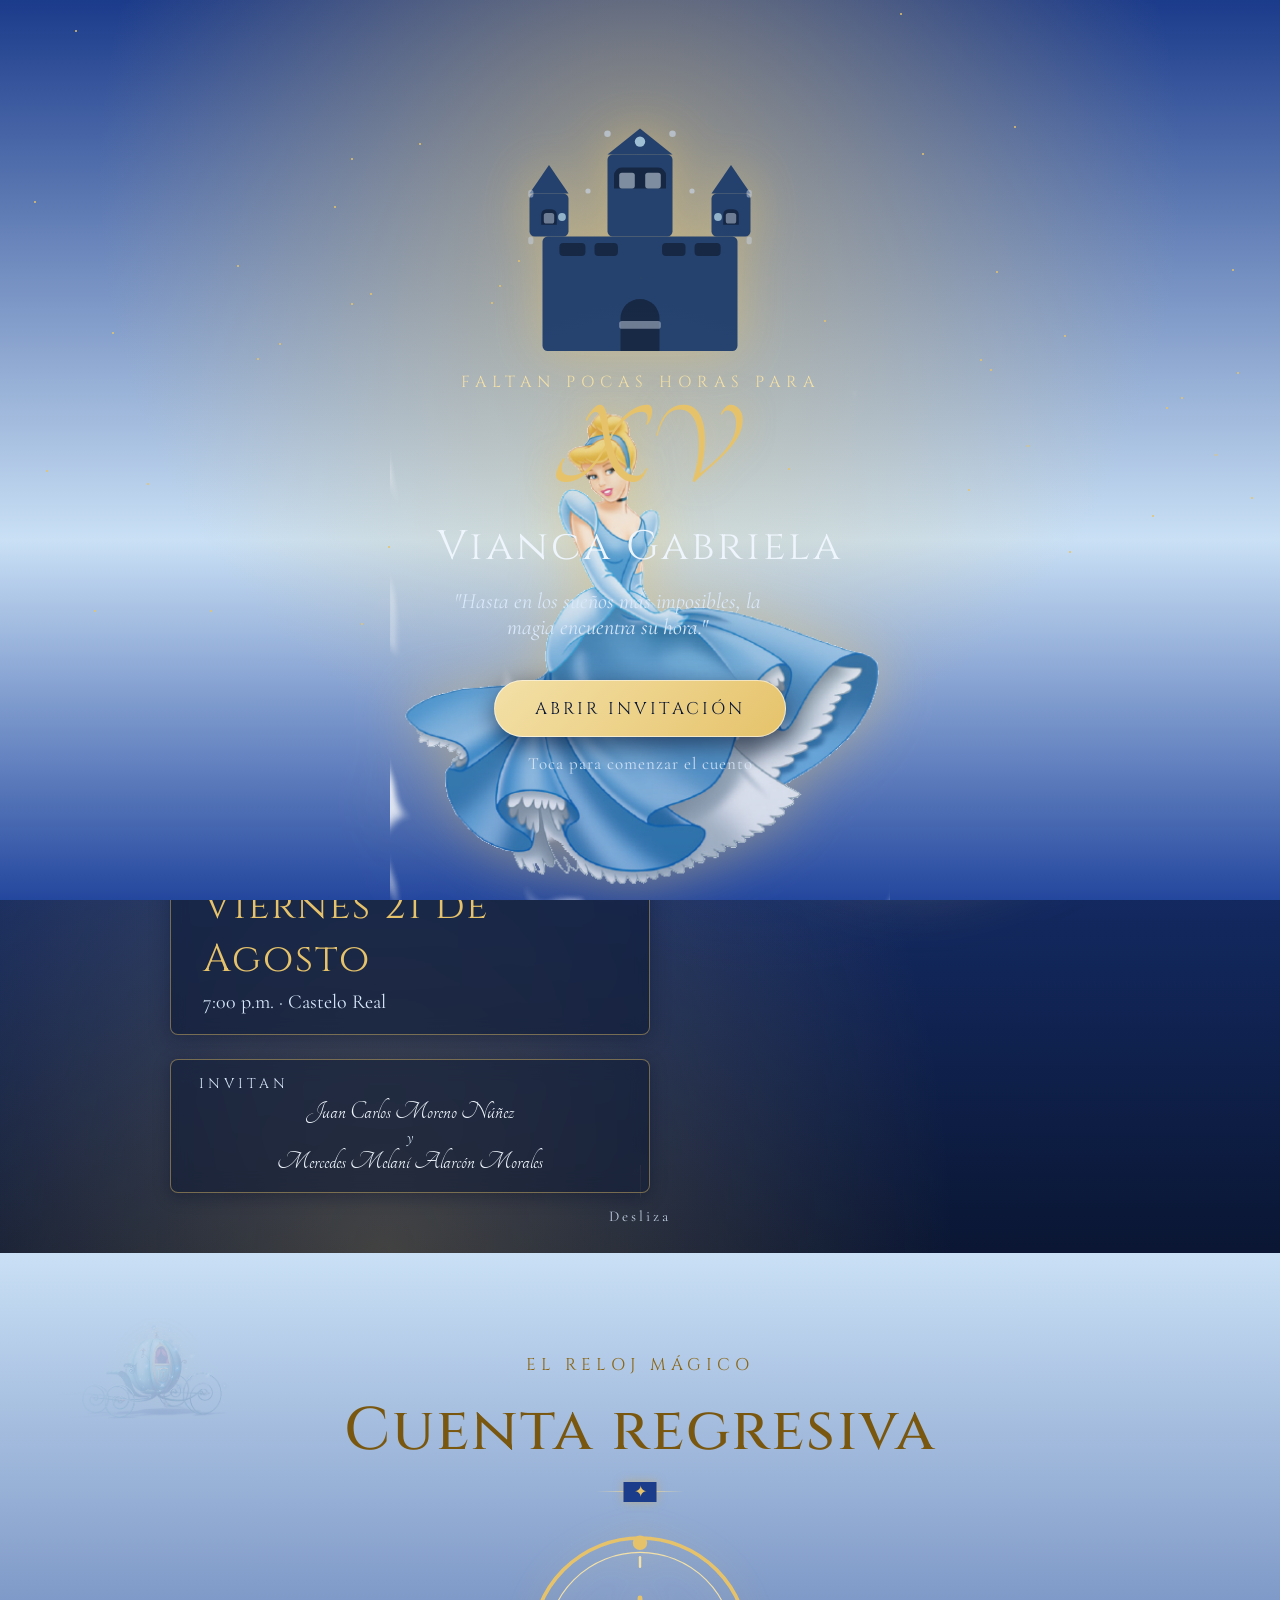
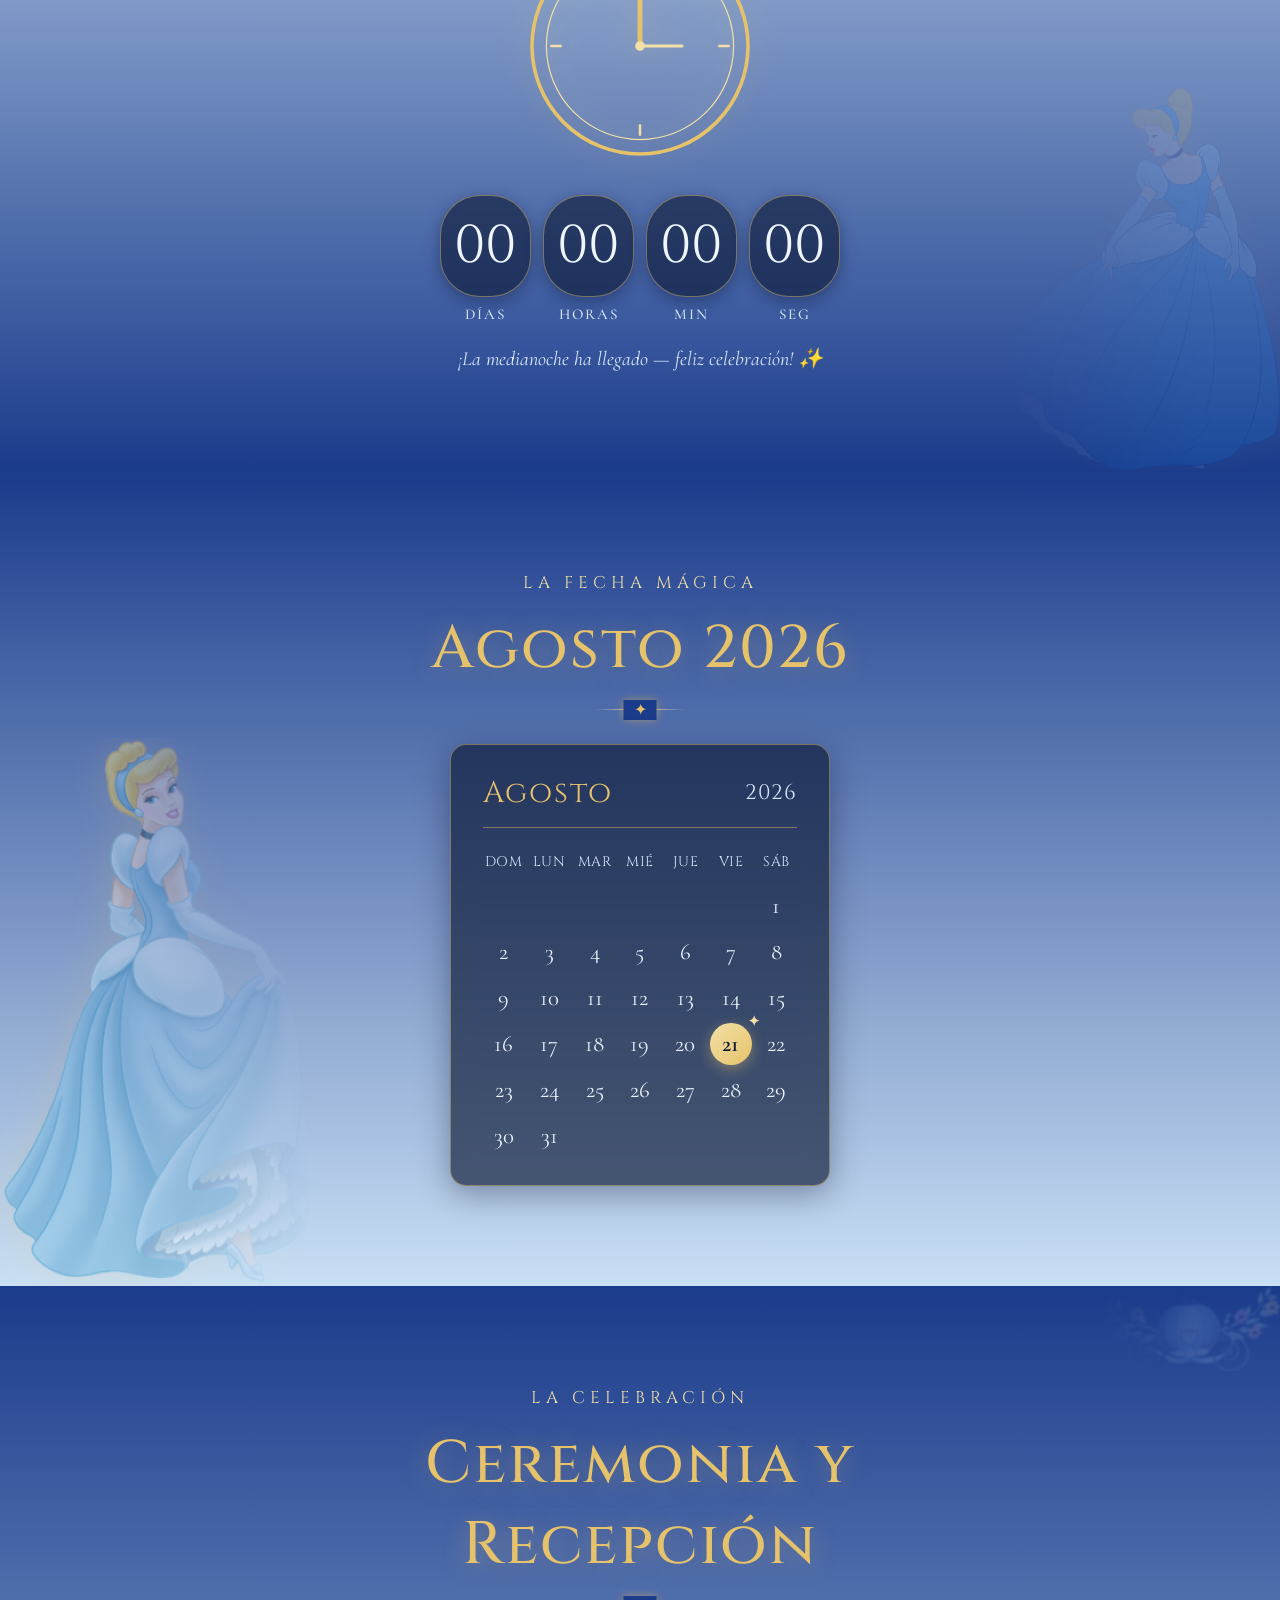
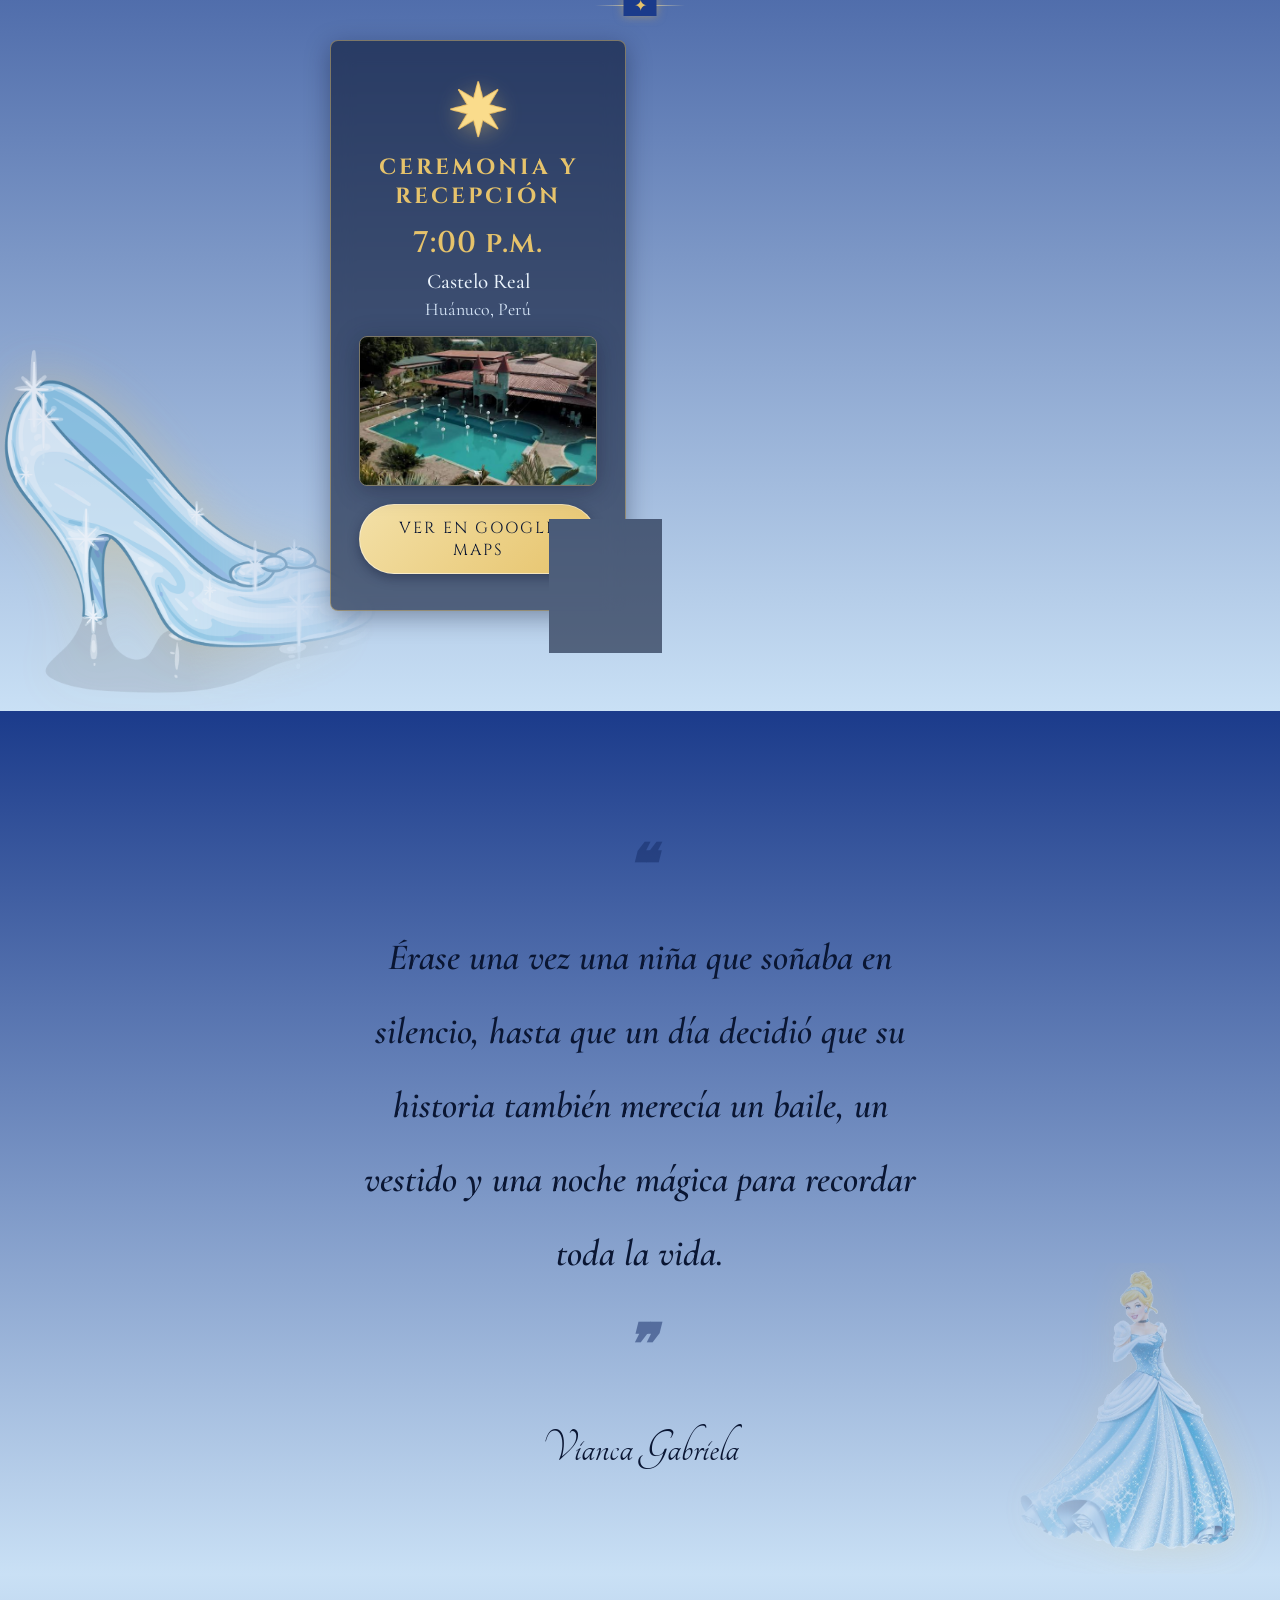
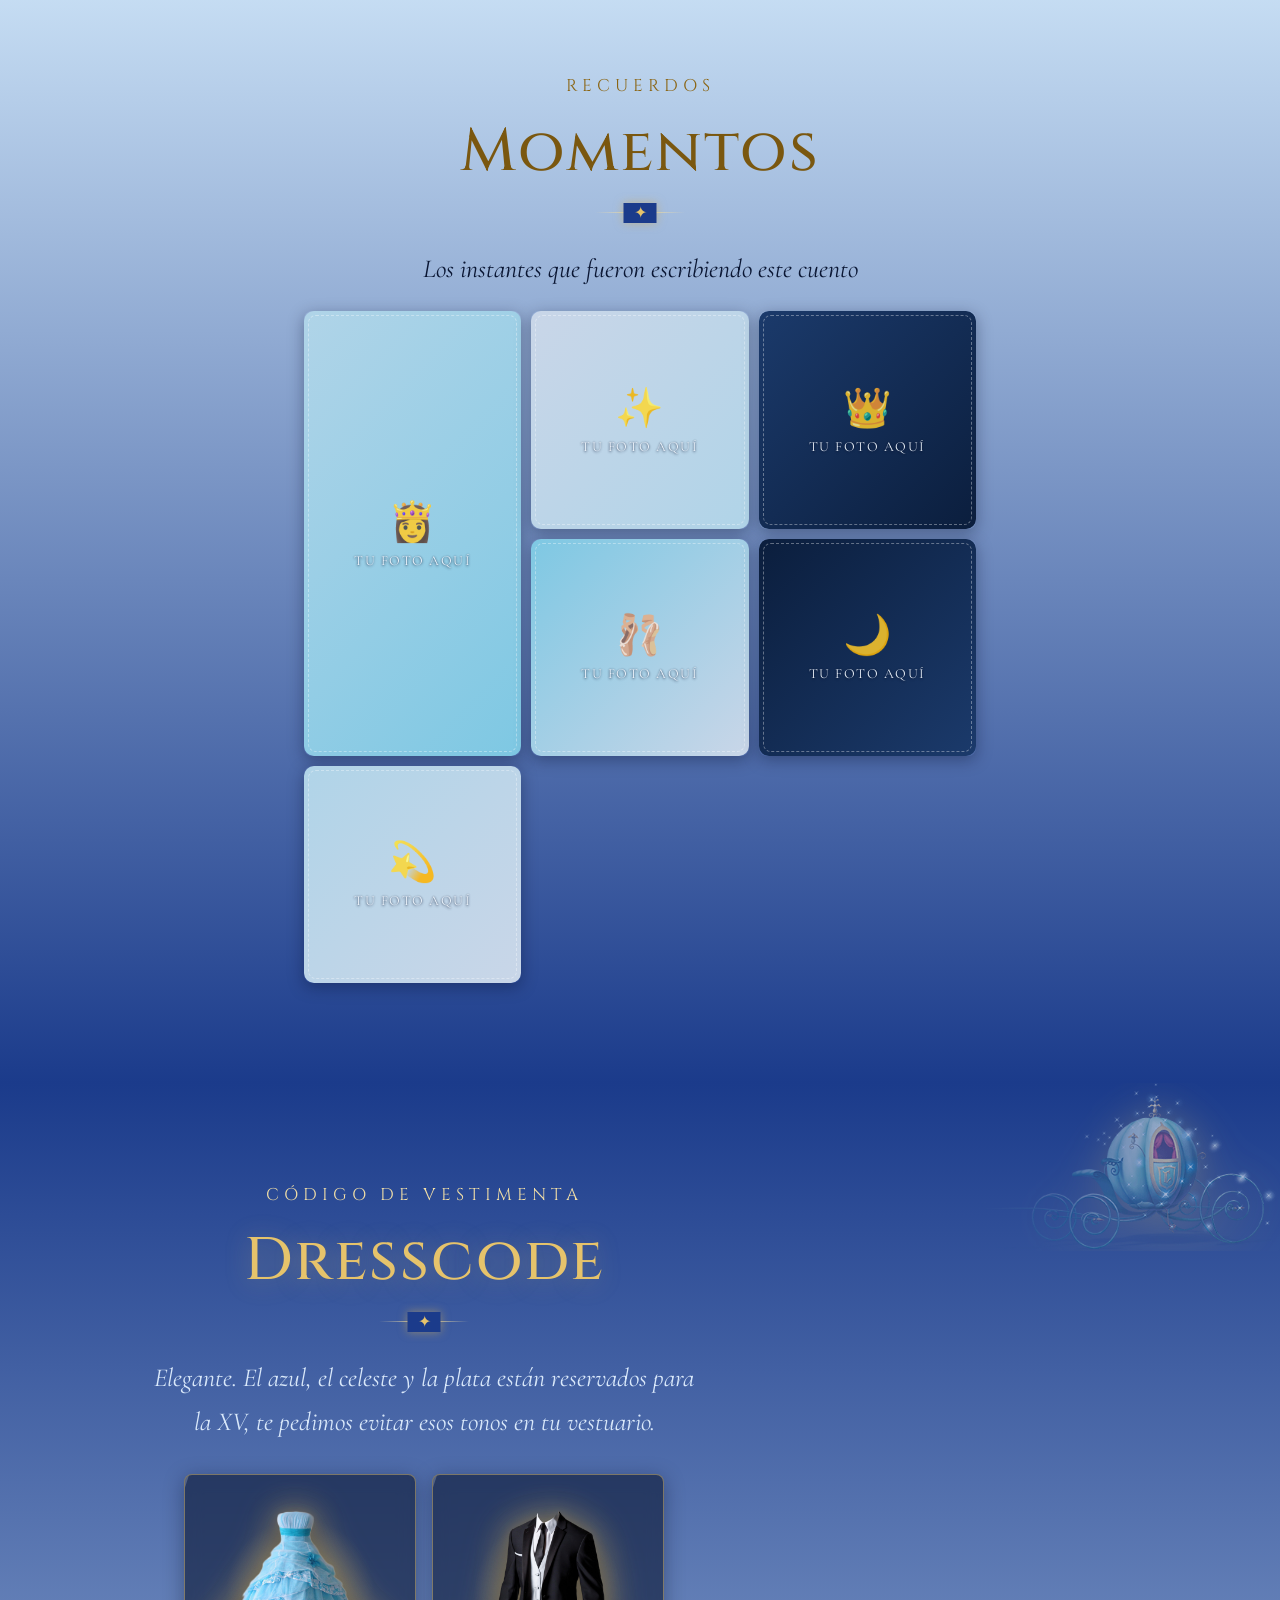
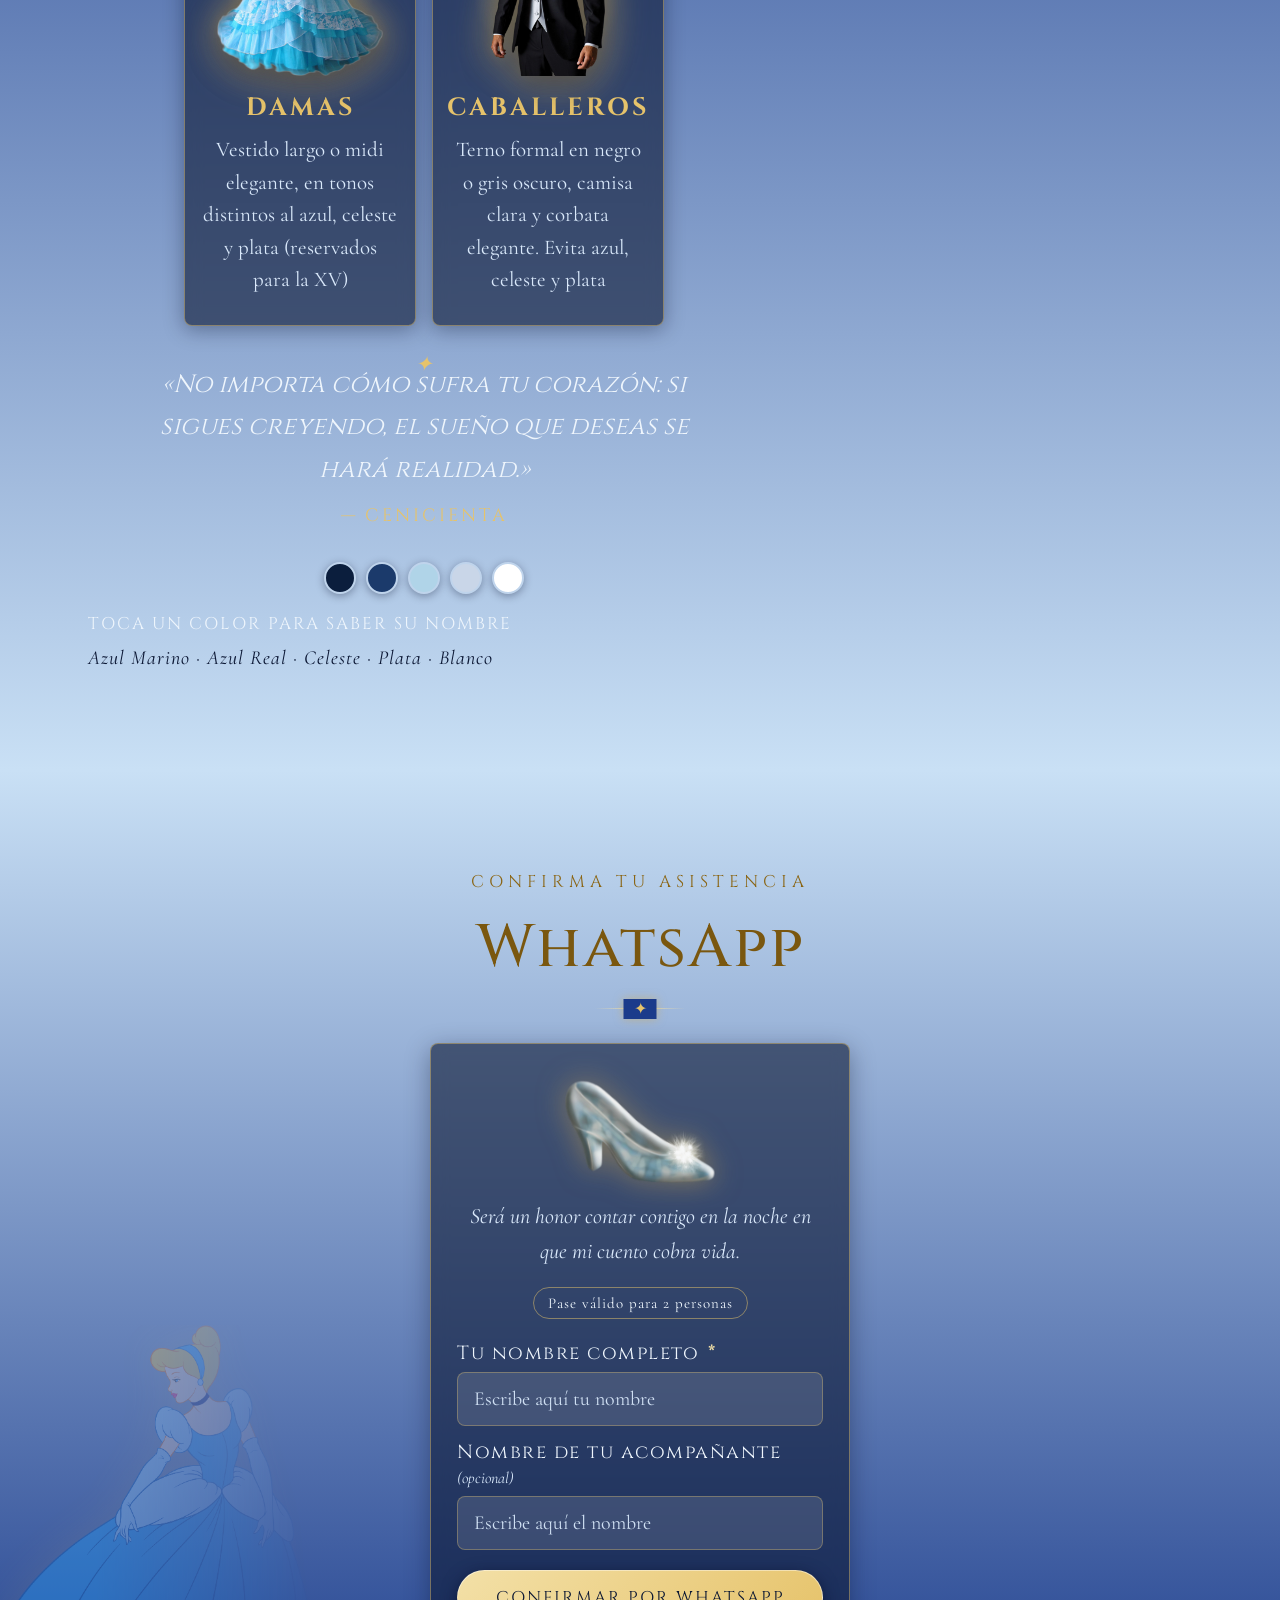
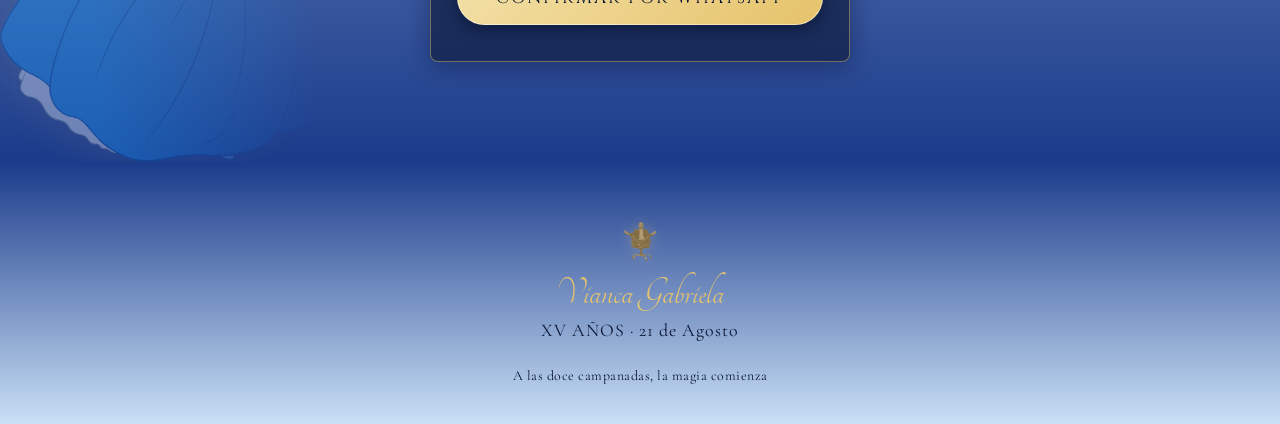
==== commit cba04965: "Version 1.2 de la tarjeta de invitación" ====
--- a/02/index.html
+++ b/02/index.html
@@ -8,7 +8,7 @@
 
   <!--
   DATOS:
-  Quinceañera: Vianca Gabriela · 21-Ago-2026 7pm · Castello
+  Quinceañera: Vianca Gabriela · 21-Ago-2026 7pm · Castelo Real
   Padres: Juan Carlos Moreno Núñez & Mercedes Melani Alarcón Morales
   -->
 
@@ -169,7 +169,7 @@
 
       <div class="hero-date-card">
         <div class="hd-day">Viernes 21 de Agosto</div>
-        <div class="hd-sub">7:00 p.m. · Castello</div>
+        <div class="hd-sub">7:00 p.m. · Castelo Real</div>
       </div>
 
       <div class="hero-parents glass">
@@ -270,9 +270,10 @@
         <img src="star.png" alt="" class="event-icon" aria-hidden="true">
         <h3>Ceremonia y Recepción</h3>
         <p class="event-time">7:00 p.m.</p>
-        <p class="event-place">Castello</p>
-        <p class="event-addr">Castello — Ingresa la dirección</p>
-        <a href="#" target="_blank" rel="noopener" class="btn-event">
+        <p class="event-place">Castelo Real</p>
+        <p class="event-addr">Huánuco, Perú</p>
+        <img src="venue.jpg" alt="Castelo Real — Salón de eventos" class="event-venue-img">
+        <a href="https://maps.app.goo.gl/PEtd9zMWERAybh7i8" target="_blank" rel="noopener" class="btn-event">
           Ver en Google Maps
         </a>
       </div>
@@ -363,8 +364,14 @@
       <span class="pass-badge">Pase válido para 2 personas</span>
 
       <form class="rsvp-form" id="rsvpForm" onsubmit="return false;">
-        <input type="text" id="guestName" placeholder="Tu nombre completo" required>
-        <input type="text" id="guestCompanion" placeholder="Nombre de tu acompañante (opcional)">
+        <label class="rsvp-field" for="guestName">
+          <span class="rsvp-field-label">Tu nombre completo <b class="req">*</b></span>
+          <input type="text" id="guestName" placeholder="Escribe aquí tu nombre" required>
+        </label>
+        <label class="rsvp-field" for="guestCompanion">
+          <span class="rsvp-field-label">Nombre de tu acompañante <span class="opt">(opcional)</span></span>
+          <input type="text" id="guestCompanion" placeholder="Escribe aquí el nombre">
+        </label>
         <button type="button" class="btn-whatsapp" id="btnWhatsapp">
           Confirmar por WhatsApp
         </button>
--- a/02/styles.css
+++ b/02/styles.css
@@ -20,7 +20,7 @@
   --white:          #FFFFFF;
   --text:           #EAF3FC;
   --text-light:     #D9E8FA;
-  --text-muted:     #C2D6EF;
+  --text-muted:     #D7E7F9;
   --shadow:         rgba(5,12,38,0.35);
   --shadow-strong:  rgba(5,12,38,0.6);
   --glass-border:   rgba(230,195,107,0.45);
@@ -74,7 +74,7 @@
    ========================================================= */
 .eyebrow{
   font-family: var(--font-display);
-  font-size: 15px;
+  font-size: clamp(16px,1.33vw,17px);
   letter-spacing: 5px;
   text-transform: uppercase;
   color: var(--gold-soft);
@@ -85,7 +85,7 @@
 
 .section-title{
   font-family: var(--font-display);
-  font-size: clamp(34px, 6vw, 52px);
+  font-size: clamp(39px, 6vw,60px);
   text-align: center;
   color: var(--gold);
   letter-spacing: 2px;
@@ -106,14 +106,14 @@
   transform: translate(-50%,-50%);
   color: var(--gold);
   background: var(--celeste-bg);
-  font-size: 14px;
+  font-size: clamp(15px,1.25vw,16px);
   padding: 0 10px;
   filter: drop-shadow(0 0 5px rgba(210,169,79,.55));
 }
 
 .section-sub{
   text-align:center;
-  font-size: 23px;
+  font-size: clamp(24px,2.03vw,26px);
   color: var(--text-light);
   font-style: italic;
   max-width: 540px;
@@ -282,7 +282,7 @@
 
 .splash-eyebrow{
   font-family: var(--font-display);
-  font-size: 14px;
+  font-size: clamp(15px,1.25vw,16px);
   letter-spacing: 6px;
   color: var(--gold-soft);
   text-transform: uppercase;
@@ -290,14 +290,14 @@
 }
 .splash-title{
   font-family: var(--font-script);
-  font-size: clamp(64px, 16vw, 104px);
+  font-size: clamp(74px, 16vw,120px);
   color: var(--gold);
   line-height: 1;
   text-shadow: 0 0 30px rgba(230,195,107,.5);
 }
 .splash-name{
   font-family: var(--font-display);
-  font-size: clamp(26px, 6vw, 36px);
+  font-size: clamp(30px, 6vw,41px);
   letter-spacing: 3px;
   margin-top: 6px;
   color: var(--silver-bright);
@@ -305,7 +305,7 @@
 .splash-tagline{
   font-style: italic;
   color: var(--text-light);
-  font-size: 19px;
+  font-size: clamp(20px,1.72vw,22px);
   margin-top: 14px;
   max-width: 340px;
 }
@@ -313,7 +313,7 @@
 .btn-open{
   margin-top: 40px;
   font-family: var(--font-display);
-  font-size: 15px;
+  font-size: clamp(16px,1.33vw,17px);
   letter-spacing: 3px;
   text-transform: uppercase;
   color: var(--navy);
@@ -334,7 +334,7 @@
 
 .splash-clock-hint{
   margin-top: 16px;
-  font-size: 15px;
+  font-size: clamp(16px,1.33vw,17px);
   color: var(--text-light);
   letter-spacing: 1px;
   opacity: .9;
@@ -407,7 +407,7 @@
   top:-11px; left:50%;
   transform: translateX(-50%);
   color: rgba(255,255,255,.9);
-  font-size: 16px;
+  font-size: clamp(17px,1.4vw,18px);
   text-shadow: 0 0 8px rgba(255,255,255,.8);
 }
 .door-handle{
@@ -450,7 +450,7 @@
 .envelope.is-open .envelope-letter{ opacity:1; transform: translateY(0) scale(1); }
 
 .letter-crown{
-  width: 72px;
+  width: min(13vw, 72px);
   height: auto;
   margin: 0 auto 6px;
   filter: drop-shadow(0 2px 6px rgba(230,195,107,.55));
@@ -460,24 +460,25 @@
 
 .letter-content .letter-xv{
   font-family: var(--font-display);
-  font-size: 44px;
+  font-size: clamp(24px, 8vw, 51px);
   letter-spacing: 4px;
-  color: var(--gold);
-  background: linear-gradient(100deg, var(--gold) 20%, var(--gold-soft) 40%, #fff8e0 50%, var(--gold-soft) 60%, var(--gold) 80%);
+  color: #B8860B;
+  background: linear-gradient(100deg, #B8860B 20%, #D9B44A 40%, #F6E7B6 50%, #D9B44A 60%, #B8860B 80%);
   background-size: 220% 100%;
   -webkit-background-clip: text;
   background-clip: text;
   -webkit-text-fill-color: transparent;
-  color: var(--gold);
+  color: #B8860B;
+  text-shadow: 0 1px 0 rgba(10,22,51,.4), 0 2px 8px rgba(10,22,51,.28);
   animation: goldShimmer 4s ease-in-out infinite;
 }
 .letter-content .letter-line{
-  width: 56px; height:1px; background: var(--gold-soft);
+  width: min(10vw, 56px); height:1px; background: var(--gold-soft);
   margin: 8px auto;
 }
 .letter-content .letter-name{
   font-family: var(--font-script);
-  font-size: 62px;
+  font-size: clamp(30px, 12vw, 68px);
   color: var(--navy);
   margin-top: -8px;
   animation: letterNameGlow 3.5s ease-in-out infinite;
@@ -496,7 +497,7 @@
   margin-top: 16px;
   text-align:center;
   color: var(--text-light);
-  font-size: 15px;
+  font-size: clamp(16px,1.33vw,17px);
   letter-spacing: 1px;
   font-style: italic;
 }
@@ -701,7 +702,7 @@
 .hero-eyebrow{
   font-family: var(--font-display);
   letter-spacing: 6px;
-  font-size: 16px;
+  font-size: clamp(17px,1.4vw,18px);
   text-transform: uppercase;
   color: var(--gold-soft);
   margin-bottom: 10px;
@@ -710,7 +711,7 @@
 
 .hero-name{
   font-family: var(--font-script);
-  font-size: clamp(84px, 20vw, 160px);
+  font-size: clamp(97px, 20vw,184px);
   color: var(--gold);
   line-height: .85;
   text-shadow: 0 4px 30px rgba(230,195,107,.5);
@@ -719,7 +720,7 @@
 
 .hero-xv{
   font-family: var(--font-display);
-  font-size: clamp(19px, 4vw, 26px);
+  font-size: clamp(22px, 4vw,30px);
   letter-spacing: 10px;
   color: var(--text-light);
   margin-top: 12px;
@@ -727,7 +728,7 @@
 }
 .xv-star{
   color: var(--gold-soft);
-  font-size: 16px;
+  font-size: clamp(17px,1.4vw,18px);
   letter-spacing: 0;
   opacity:.7;
 }
@@ -736,7 +737,7 @@
   max-width: 500px;
   margin: 26px auto 0;
   font-style: italic;
-  font-size: 23px;
+  font-size: clamp(24px,2.03vw,26px);
   color: var(--text-light);
   line-height: 1.8;
 }
@@ -753,12 +754,12 @@
 }
 .hero-date-card .hd-day{
   font-family: var(--font-display);
-  font-size: clamp(26px, 5vw, 34px);
+  font-size: clamp(30px, 5vw,39px);
   letter-spacing: 2px;
   color: var(--gold);
 }
 .hero-date-card .hd-sub{
-  font-size: 17px;
+  font-size: clamp(18px,1.56vw,20px);
   color: var(--text-light);
   margin-top: 4px;
 }
@@ -780,7 +781,7 @@
 .hero-parents span{
   display:block;
   font-family: var(--font-display);
-  font-size: 12px;
+  font-size: clamp(13px,1.09vw,14px);
   letter-spacing: 4px;
   text-transform: uppercase;
   color: var(--text-muted);
@@ -794,12 +795,12 @@
 }
 .hero-parents .parent-name{
   font-family: var(--font-script);
-  font-size: 23px;
+  font-size: clamp(24px,2.03vw,26px);
   color: var(--silver-bright);
   line-height: 1.2;
 }
 .hero-parents .parent-conj{
-  font-size: 13px;
+  font-size: clamp(14px,1.17vw,15px);
   color: var(--text-muted);
   font-style: italic;
   line-height: 1;
@@ -809,7 +810,7 @@
   position:absolute;
   bottom: 28px; left:50%;
   transform: translateX(-50%);
-  font-size: 13px;
+  font-size: clamp(14px,1.17vw,15px);
   letter-spacing: 3px;
   color: var(--text-muted);
   display:flex; flex-direction:column; align-items:center; gap:8px;
@@ -899,7 +900,7 @@
 }
 .cd-number{
   font-family: var(--font-display);
-  font-size: clamp(34px, 6vw, 46px);
+  font-size: clamp(39px, 6vw,53px);
   color: var(--silver-bright);
   background: rgba(10,22,51,0.6);
   backdrop-filter: blur(8px);
@@ -914,7 +915,7 @@
 .cd-item.tick .cd-number{ transform: scale(1.06); box-shadow: 0 6px 24px var(--shadow-strong); }
 .cd-label{
   margin-top: 8px;
-  font-size: 13px;
+  font-size: clamp(14px,1.17vw,15px);
   letter-spacing: 2px;
   text-transform: uppercase;
   color: var(--text-light);
@@ -925,7 +926,7 @@
   margin-top: 24px;
   font-style: italic;
   color: var(--text-light);
-  font-size: 17px;
+  font-size: clamp(18px,1.56vw,20px);
 }
 
 /* =========================================================
@@ -981,13 +982,13 @@
 }
 .cal-month{
   font-family: var(--font-display);
-  font-size: 26px;
+  font-size: clamp(28px,2.34vw,30px);
   color: var(--gold);
   letter-spacing: 2px;
 }
 .cal-year{
   font-family: var(--font-display);
-  font-size: 18px;
+  font-size: clamp(19px,1.64vw,21px);
   color: var(--text-muted);
   letter-spacing: 1px;
 }
@@ -1000,7 +1001,7 @@
 }
 .cal-weekdays span{
   font-family: var(--font-display);
-  font-size: 12px;
+  font-size: clamp(13px,1.09vw,14px);
   text-transform:uppercase;
   color: var(--text-muted);
   letter-spacing: .5px;
@@ -1013,7 +1014,7 @@
   gap: 4px;
 }
 .cal-days span{
-  font-size: 20px;
+  font-size: clamp(21px,1.79vw,23px);
   color: var(--text);
   padding: 7px 0;
   border-radius: 50%;
@@ -1036,7 +1037,7 @@
   position:absolute;
   top: -10px;
   right: -8px;
-  font-size: 12px;
+  font-size: clamp(13px,1.09vw,14px);
   color: var(--gold-soft);
   animation: slipperPop 2s ease-in-out infinite;
 }
@@ -1097,28 +1098,27 @@
   max-width: 640px;
   margin: 0 auto;
   font-family: var(--font-body);
-  font-size: clamp(24px, 4vw, 32px);
+  font-size: clamp(28px, 4vw,37px);
   line-height: 2;
-  color: var(--gold);
+  color: var(--navy);
   font-style: italic;
   font-weight: 600;
-  text-shadow: 0 0 22px rgba(230,195,107,.4);
   position:relative;
   padding: 0 24px;
 }
 .story-quote::before, .story-quote::after{
   content:"❝";
   font-family: Georgia, serif;
-  color: var(--silver-bright);
-  font-size: 48px;
+  color: var(--navy-mid);
+  font-size: clamp(44px,4.29vw,55px);
   display:block;
-  opacity:.6;
+  opacity:.5;
 }
 .story-quote::after{ content:"❞"; }
 .story-signature{
   font-family: var(--font-script);
-  font-size: 42px;
-  color: var(--gold);
+  font-size: clamp(38px,3.74vw,48px);
+  color: var(--navy);
   margin-top: 22px;
 }
 
@@ -1166,13 +1166,15 @@
   border-radius: 8px;
   pointer-events:none;
 }
-.ph-icon{ font-size: 34px; opacity:.7; }
+.ph-icon{ font-size: clamp(31px,3.04vw,39px); opacity:.85; }
 .ph-label{
-  font-size: 12px;
+  font-size: clamp(13px,1.09vw,14px);
   letter-spacing: 1.5px;
   text-transform:uppercase;
-  opacity:.75;
+  opacity:.95;
   font-family: var(--font-body);
+  color: var(--silver-bright);
+  text-shadow: 0 1px 3px rgba(10,22,51,.65), 0 0 2px rgba(10,22,51,.5);
 }
 
 /* =========================================================
@@ -1265,14 +1267,14 @@
 .dc-icon-suit{ height: 165px; width: auto; }
 .dc-card h3{
   font-family: var(--font-display);
-  font-size: 22px;
+  font-size: clamp(23px,1.95vw,25px);
   letter-spacing: 3px;
   color: var(--gold);
   text-transform: uppercase;
   margin-bottom: 10px;
 }
 .dc-card p{
-  font-size: 18px;
+  font-size: clamp(19px,1.64vw,21px);
   color: var(--text-light);
   line-height: 1.55;
   max-width: 220px;
@@ -1284,7 +1286,7 @@
   text-align:center;
   font-family: var(--font-display);
   font-style: italic;
-  font-size: 22px;
+  font-size: clamp(23px,1.95vw,25px);
   line-height: 1.7;
   color: var(--silver-bright);
   position:relative;
@@ -1295,14 +1297,14 @@
   top:-16px; left:50%;
   transform: translateX(-50%);
   color: var(--gold);
-  font-size: 18px;
+  font-size: clamp(19px,1.64vw,21px);
   animation: dcSparkle 2.5s ease-in-out infinite;
 }
 .dc-quote span{
   display:block;
   margin-top:10px;
   font-style:normal;
-  font-size:16px;
+  font-size: clamp(17px,1.4vw,18px);
   letter-spacing:3px;
   text-transform:uppercase;
   color: var(--gold);
@@ -1327,7 +1329,7 @@
 .dc-palette-label{
   margin-top: 18px;
   font-family: var(--font-display);
-  font-size: 15px;
+  font-size: clamp(16px,1.33vw,17px);
   letter-spacing: 2px;
   text-transform: uppercase;
   color: var(--silver-bright);
@@ -1335,7 +1337,7 @@
 }
 .dc-legend{
   margin-top: 10px;
-  font-size: 17px;
+  font-size: clamp(18px,1.56vw,20px);
   font-style: italic;
   color: var(--text-light);
   letter-spacing: 1px;
@@ -1390,29 +1392,39 @@
 }
 .event-card h3{
   font-family: var(--font-display);
-  font-size: 19px;
+  font-size: clamp(20px,1.72vw,22px);
   letter-spacing: 3px;
   color: var(--gold);
   text-transform: uppercase;
   margin-bottom: 12px;
 }
 .event-card .event-time{
-  font-size: 26px;
+  font-size: clamp(28px,2.34vw,30px);
   font-weight: 600;
   color: var(--gold);
   font-family: var(--font-display);
   letter-spacing: 1px;
 }
 .event-card .event-place{
-  font-size: 18px;
+  font-size: clamp(19px,1.64vw,21px);
   color: var(--text);
   margin-top: 6px;
   font-weight: 500;
 }
 .event-card .event-addr{
-  font-size: 16px;
-  color: var(--text-muted);
+  font-size: clamp(17px,1.4vw,18px);
+  color: var(--text-light);
   margin-top: 4px;
+}
+.event-venue-img{
+  width: 100%;
+  height: 150px;
+  object-fit: cover;
+  border: 1px solid rgba(230,195,107,.4);
+  border-radius: var(--radius);
+  margin-top: 16px;
+  display: block;
+  filter: drop-shadow(0 4px 12px var(--shadow));
 }
 .btn-event{
   display:inline-flex;
@@ -1420,7 +1432,7 @@
   gap:8px;
   margin-top: 18px;
   font-family: var(--font-display);
-  font-size: 14px;
+  font-size: clamp(15px,1.25vw,16px);
   letter-spacing: 2px;
   text-transform: uppercase;
   color: var(--navy);
@@ -1484,7 +1496,7 @@
 }
 .rsvp-intro{
   color: var(--text-light);
-  font-size: 19px;
+  font-size: clamp(20px,1.72vw,22px);
   font-style: italic;
   margin-bottom: 8px;
   line-height: 1.6;
@@ -1492,7 +1504,7 @@
 .pass-badge{
   display:inline-block;
   margin: 10px 0 22px;
-  font-size: 13px;
+  font-size: clamp(14px,1.17vw,15px);
   letter-spacing: 1px;
   color: var(--silver-bright);
   border: 1px solid rgba(230,195,107,.5);
@@ -1506,11 +1518,11 @@
   border: 1px solid rgba(230,195,107,.35);
   color: var(--text);
   font-family: var(--font-body);
-  font-size: 17px;
+  font-size: clamp(18px,1.56vw,20px);
   padding: 14px 16px;
   border-radius: var(--radius);
 }
-.rsvp-form input::placeholder{ color: var(--text-muted); opacity:.8; }
+.rsvp-form input::placeholder{ color: var(--text-muted); opacity:.95; }
 .rsvp-form input:focus{ border-color: var(--gold); outline:none; }
 
 .btn-whatsapp{
@@ -1520,7 +1532,7 @@
   color: var(--navy);
   border: 1px solid rgba(255,255,255,.45);
   font-family: var(--font-display);
-  font-size: 15px;
+  font-size: clamp(16px,1.33vw,17px);
   letter-spacing: 2px;
   text-transform: uppercase;
   padding: 15px 0;
@@ -1550,19 +1562,19 @@
 }
 .footer-name{
   font-family: var(--font-script);
-  font-size: 36px;
+  font-size: clamp(33px,3.2vw,41px);
   color: var(--gold);
 }
 .footer-sub{
-  font-size: 16px;
+  font-size: clamp(17px,1.4vw,18px);
   color: var(--text-light);
   letter-spacing: 1px;
   margin-top: 4px;
 }
 .footer-credit{
   margin-top: 26px;
-  font-size: 12px;
-  color: var(--text-muted);
+  font-size: clamp(13px,1.09vw,14px);
+  color: var(--text-light);
   letter-spacing: .5px;
 }
 
@@ -1602,7 +1614,7 @@
   color: var(--navy);
   padding: 14px 24px;
   border-radius: 30px;
-  font-size: 16px;
+  font-size: clamp(17px,1.4vw,18px);
   z-index: 200;
   opacity:0;
   pointer-events:none;
@@ -1639,18 +1651,18 @@
 
 .smoke-particle{
   position:absolute;
-  bottom:0;
   width: 60px;
   height: 60px;
   border-radius:50%;
-  background: radial-gradient(circle, rgba(255,255,255,0.95), rgba(200,220,240,0.7), transparent);
-  filter: blur(14px);
+  background: radial-gradient(circle, var(--smoke-a, rgba(255,255,255,0.95)), var(--smoke-b, rgba(200,220,240,0.7)), transparent);
   opacity:0;
+  will-change: transform, opacity;
+  contain: layout style;
 }
 
 @keyframes smokeRise{
   0%{
-    transform: translateY(0) scale(0.3);
+    transform: translate(0,0) scale(0.3);
     opacity:0;
   }
   8%{
@@ -1660,7 +1672,7 @@
     opacity:0.95;
   }
   100%{
-    transform: translateY(-120vh) scale(5);
+    transform: translate(var(--tx,0px), var(--ty,-120vh)) scale(var(--sc,5));
     opacity:0;
   }
 }
@@ -1669,9 +1681,11 @@
   position:absolute;
   border-radius:50%;
   background: radial-gradient(circle, #FFD700, #FFC107, transparent);
-  box-shadow: 0 0 10px #FFD700, 0 0 20px rgba(255,215,0,.5);
+  box-shadow: 0 0 8px rgba(255,215,0,.6);
   opacity:0;
   pointer-events:none;
+  will-change: transform, opacity;
+  contain: layout style;
 }
 @keyframes sparklePop{
   0%{
@@ -1691,6 +1705,12 @@
   }
 }
 
+/* Rendimiento en móviles: menos carga de pintado para que todo fluya */
+@media (max-width: 600px){
+  .sparkle{ box-shadow: none; }
+  .dust, .word{ will-change: transform; }
+}
+
 /* =========================================================
    ANIMACIONES DE IMÁGENES
    ========================================================= */
@@ -1781,24 +1801,65 @@
 @media (max-width: 420px){
   section{ padding: 60px 0; }
   .countdown-grid{ gap: 8px; }
-  .cd-number{ font-size: 26px; padding: 10px 0; border-radius: 30px; }
-  .cd-label{ font-size: 11px; }
+  .cd-number{ font-size: clamp(28px,2.34vw,30px); padding: 10px 0; border-radius: 30px; }
+  .cd-label{ font-size: clamp(12px,1.01vw,13px); }
   .event-card{ padding: 24px 16px; }
   .hero-date-card{ padding: 16px 20px; }
   .hero-parents{ padding: 12px 16px; }
-  .hero-parents .parent-name{ font-size: 19px; }
+  .hero-parents .parent-name{ font-size: clamp(20px,1.72vw,22px); }
   .hero{ padding: 32px 16px; }
-  .hero-name{ font-size: clamp(62px, 15vw, 74px); }
-  .hero-quote{ font-size: 19px; }
-  .story-quote{ font-size: 21px; line-height: 1.8; }
+  .hero-name{ font-size: clamp(71px, 15vw,85px); }
+  .hero-quote{ font-size: clamp(20px,1.72vw,22px); }
+  .story-quote{ font-size: clamp(22px,1.87vw,24px); line-height: 1.8; }
   .cal-card{ padding: 20px 18px; }
-  .cal-month{ font-size: 20px; }
-  .cal-days span{ font-size: 17px; padding: 5px 0; }
+  .cal-month{ font-size: clamp(21px,1.79vw,23px); }
+  .cal-days span{ font-size: clamp(18px,1.56vw,20px); padding: 5px 0; }
   .dc-icon-wrap{ height: 140px; }
   .dc-icon-dress{ height: 128px; }
   .dc-icon-suit{ height: 128px; }
   .dc-icon-wrap::before{ width: 120px; height: 120px; }
-  .dc-card h3{ font-size: 18px; }
-  .dc-card p{ font-size: 16px; }
-  .dc-quote{ font-size: 19px; }
-}
+  .dc-card h3{ font-size: clamp(19px,1.64vw,21px); }
+  .dc-card p{ font-size: clamp(17px,1.4vw,18px); }
+  .dc-quote{ font-size: clamp(20px,1.72vw,22px); }
+}
+
+/* =========================================================
+   Contraste sobre fondos claros
+   ========================================================= */
+.countdown-section .eyebrow,
+.gallery .eyebrow,
+.rsvp .eyebrow{ color: #8A6412; }
+
+.countdown-section .section-title,
+.gallery .section-title,
+.rsvp .section-title{ color: #7A570F; text-shadow: none; }
+
+.countdown-section .section-sub,
+.gallery .section-sub{ color: var(--navy); }
+
+.dresscode .dc-legend{ color: var(--navy); }
+
+.footer .footer-sub,
+.footer .footer-credit{ color: var(--navy); }
+
+/* =========================================================
+   RSVP — etiquetas de campos visibles
+   ========================================================= */
+.rsvp-field{
+  display:flex; flex-direction:column; gap:6px;
+  width:100%; text-align:left;
+}
+.rsvp-field-label{
+  font-family: var(--font-display);
+  font-size: clamp(15px,1.48vw,19px);
+  letter-spacing: 1.5px;
+  color: var(--silver-bright);
+}
+.rsvp-field-label .req{ color: var(--gold-soft); margin-left: 2px; }
+.rsvp-field-label .opt{
+  color: var(--text-muted);
+  font-family: var(--font-body);
+  font-style: italic;
+  font-size: .85em;
+  letter-spacing: 0;
+}
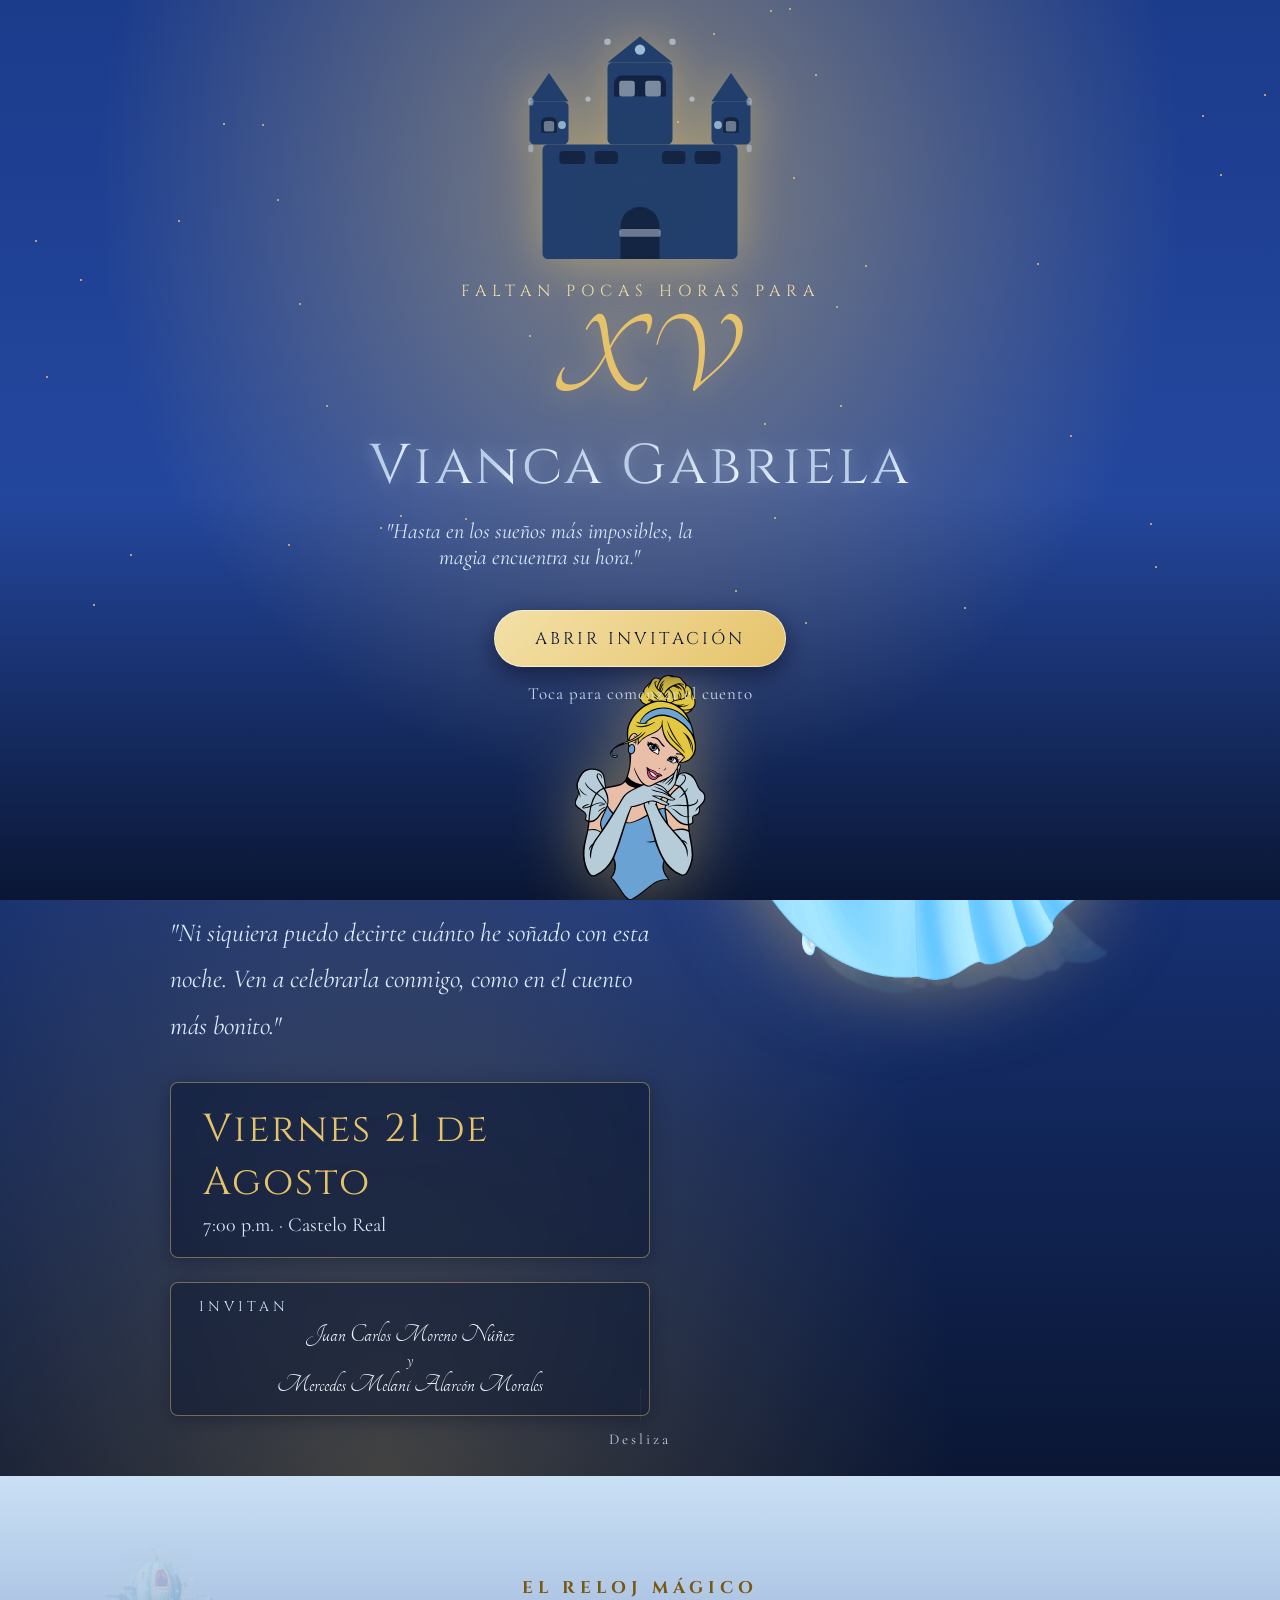
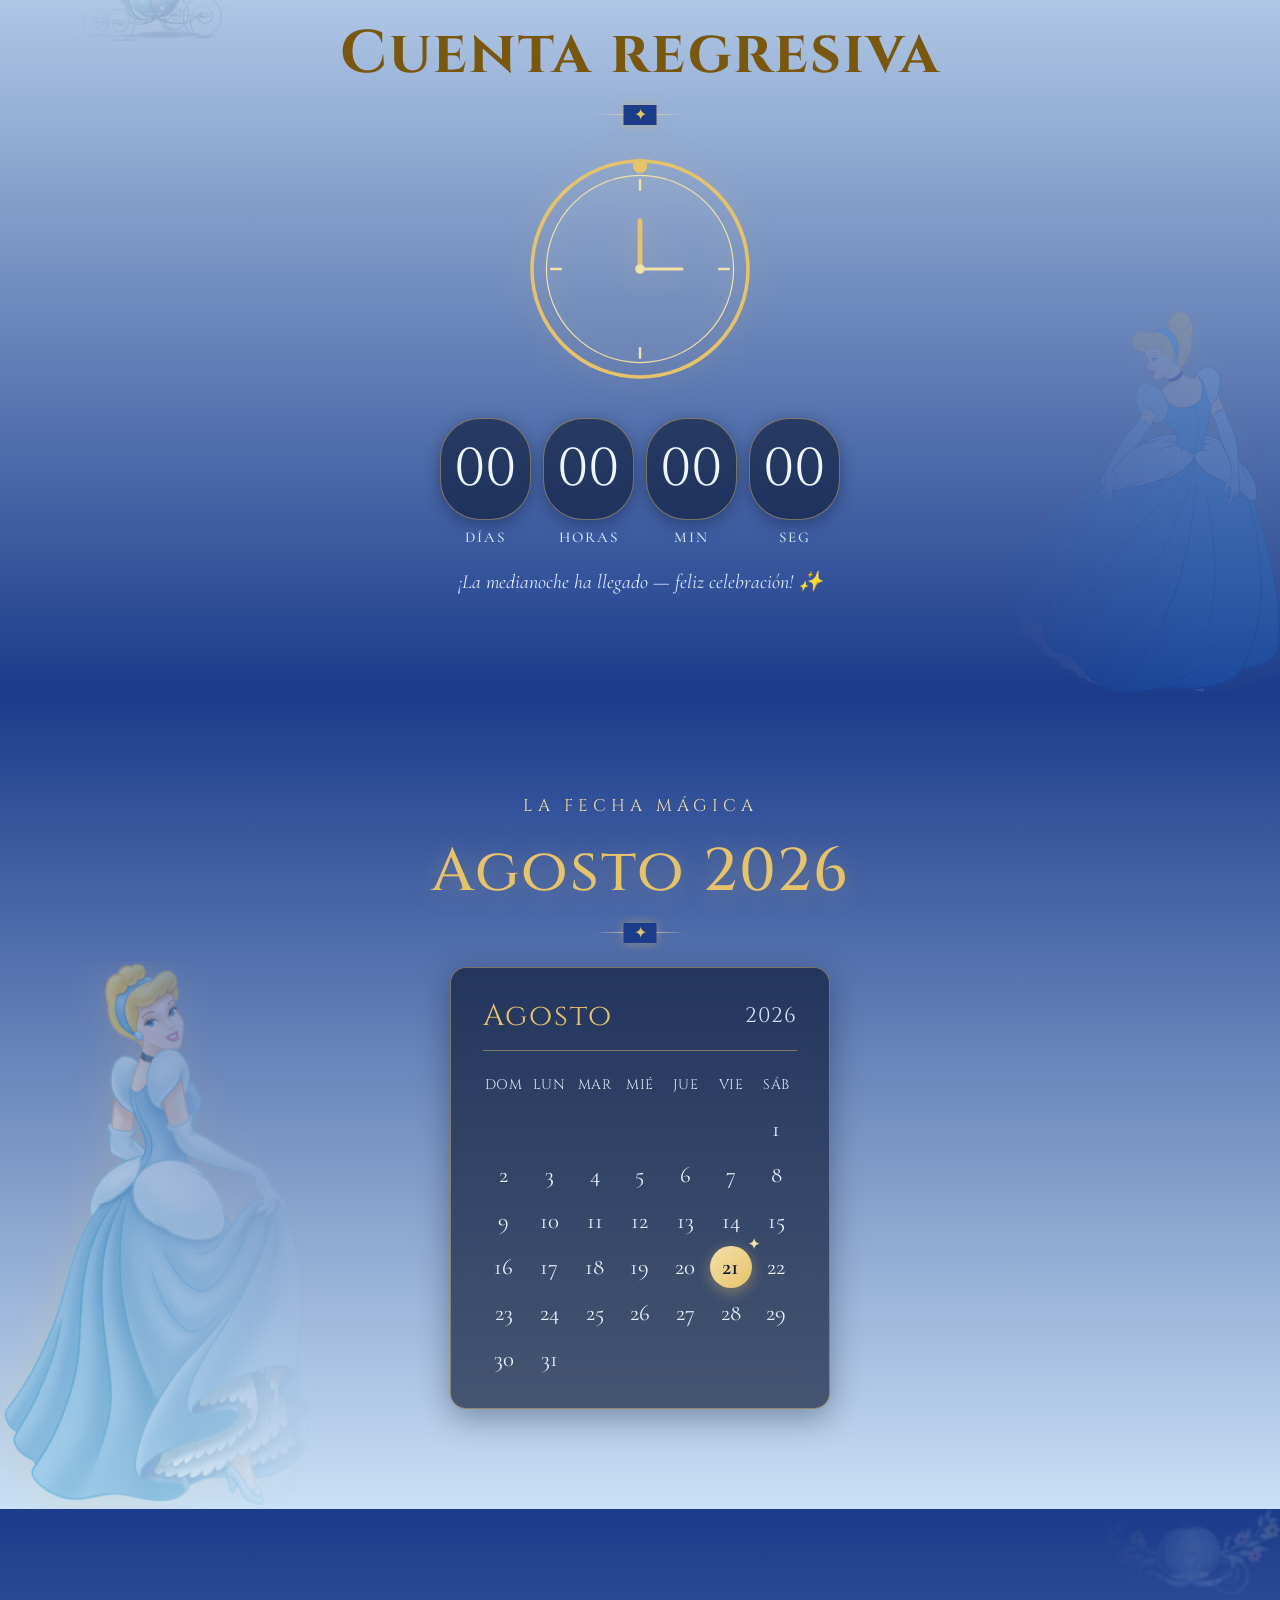
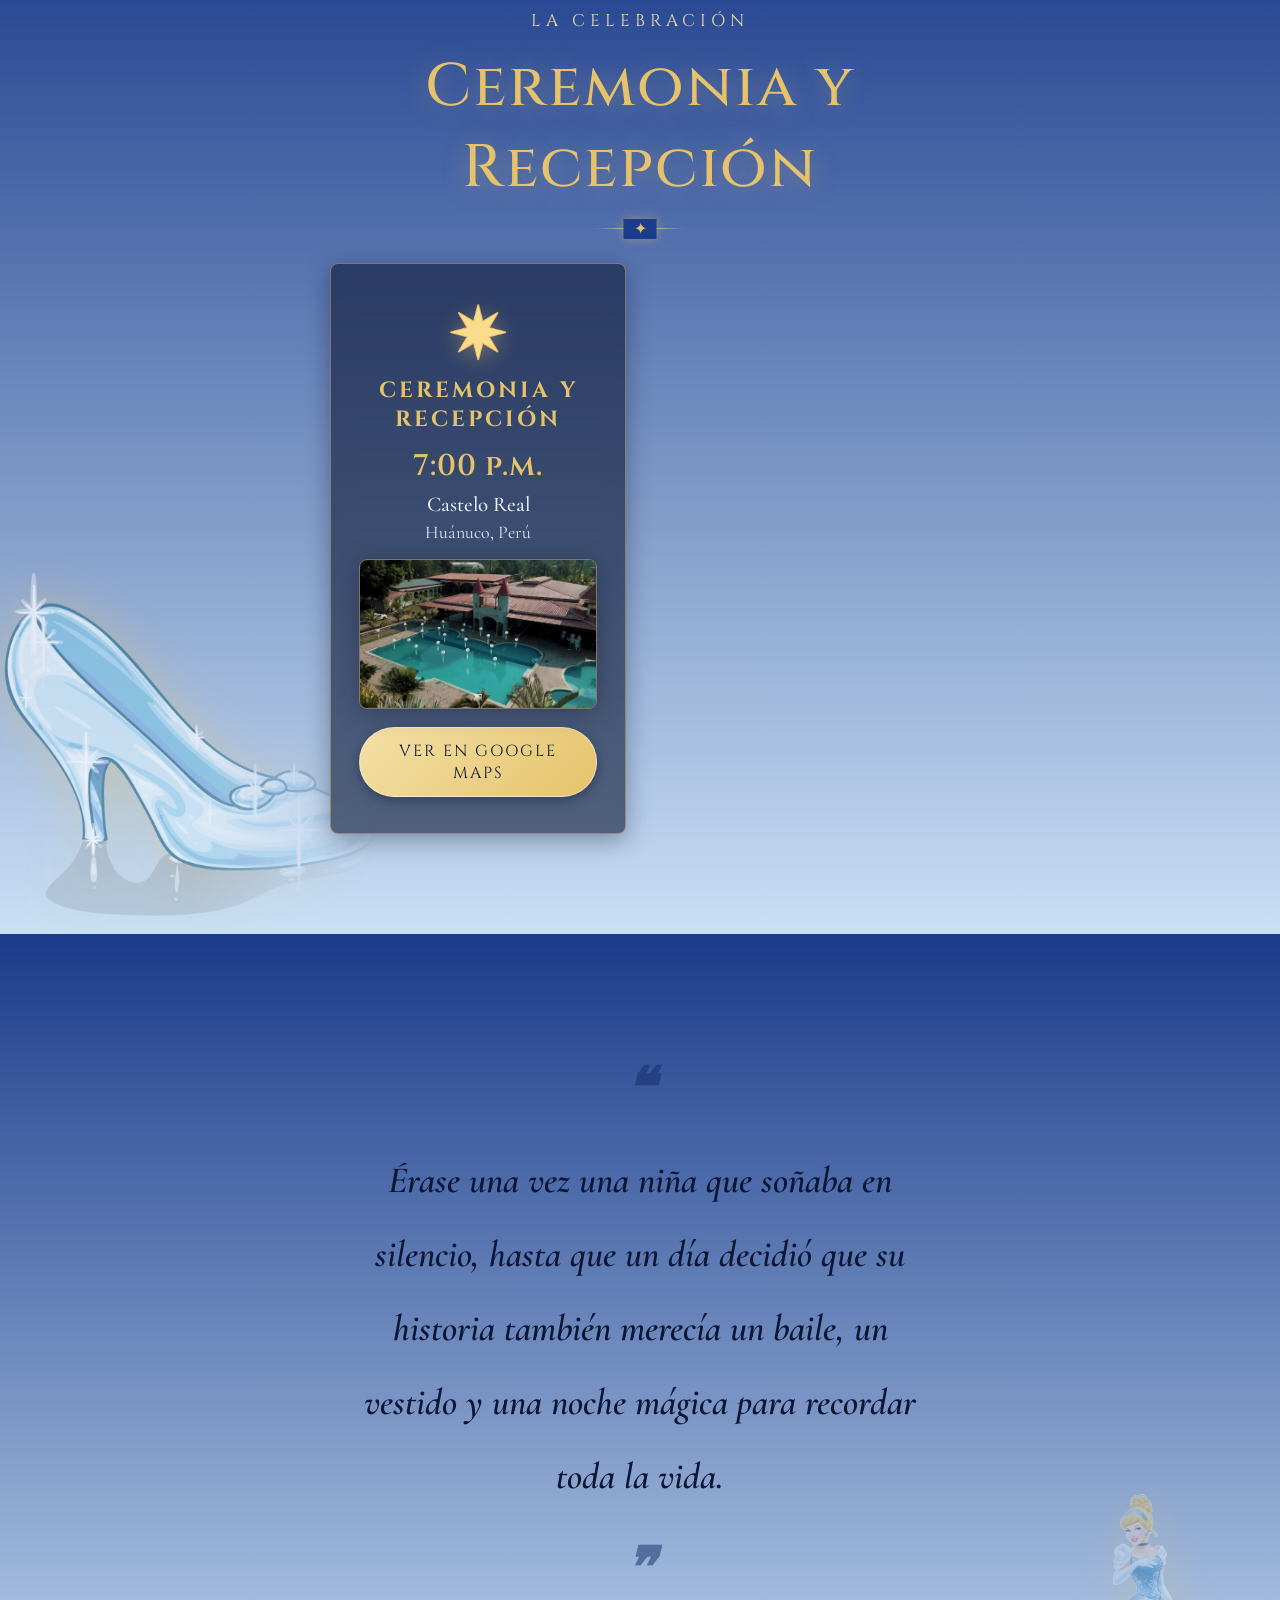
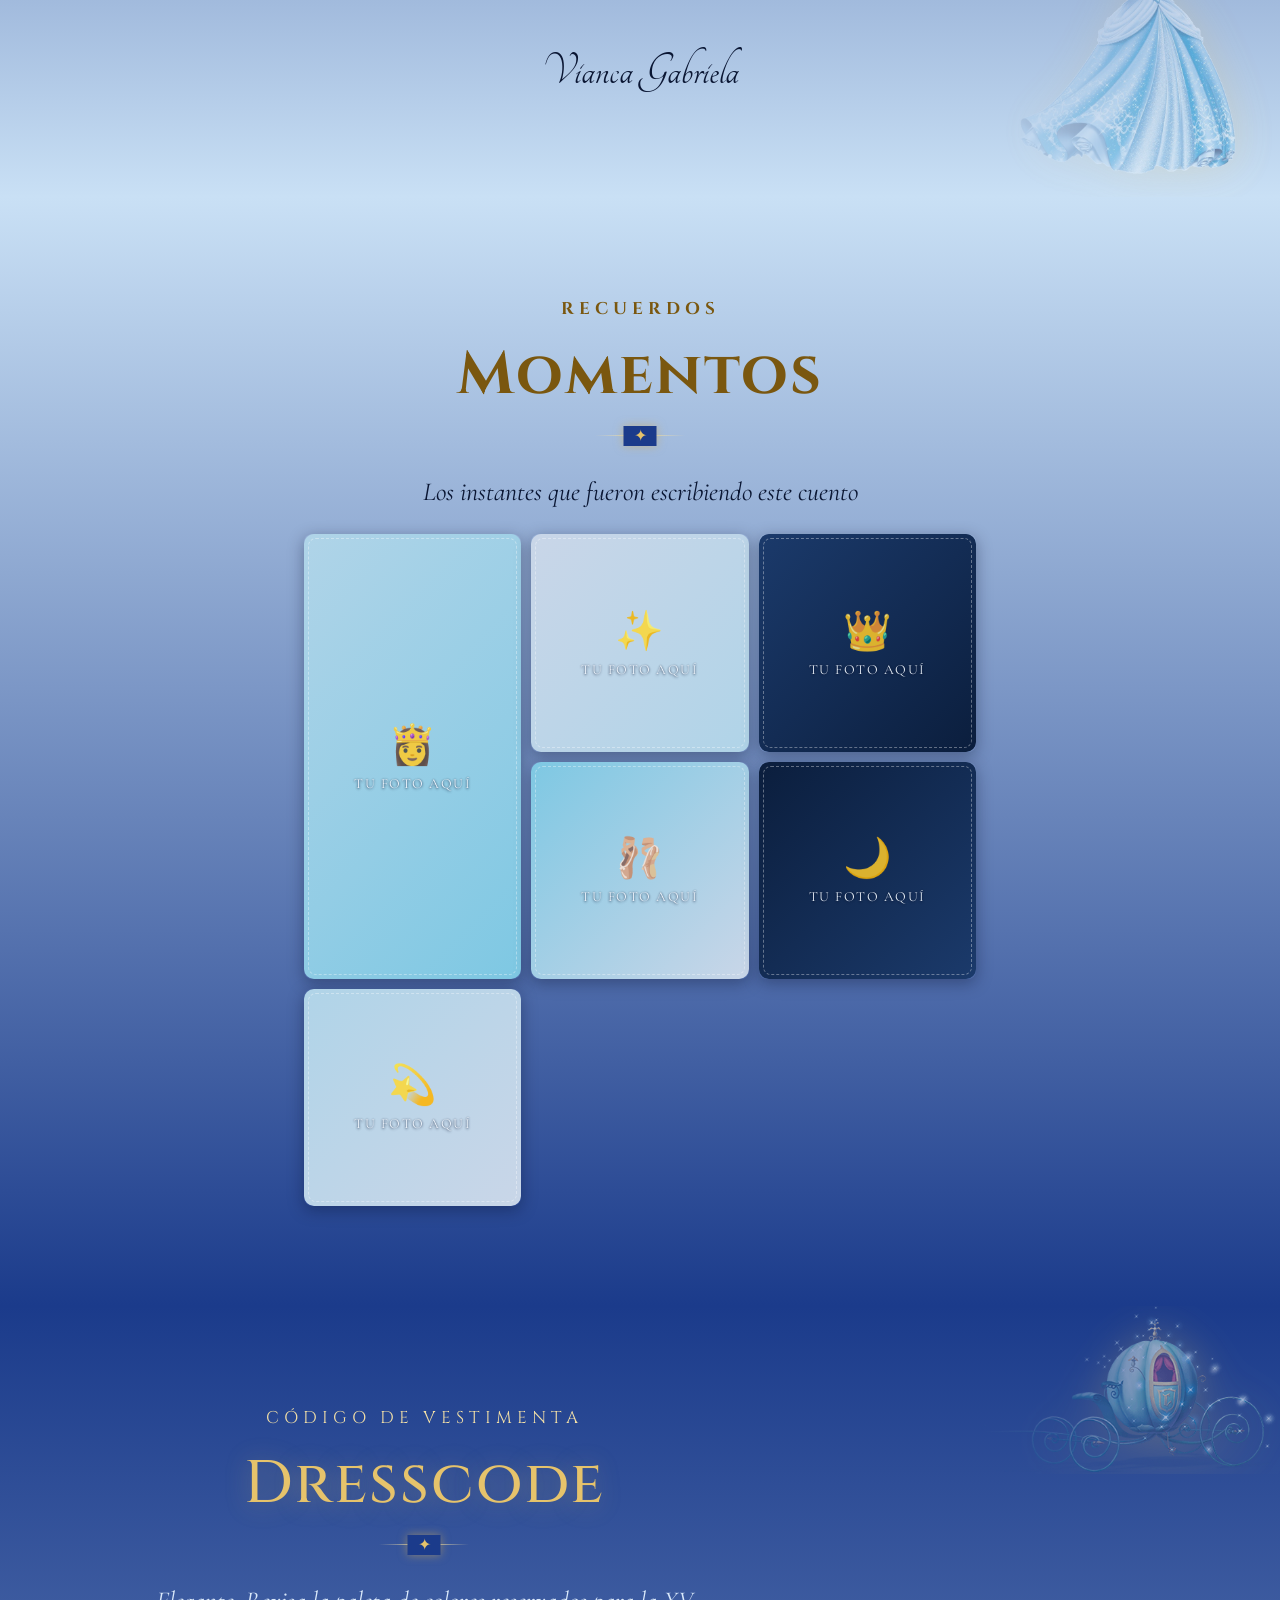
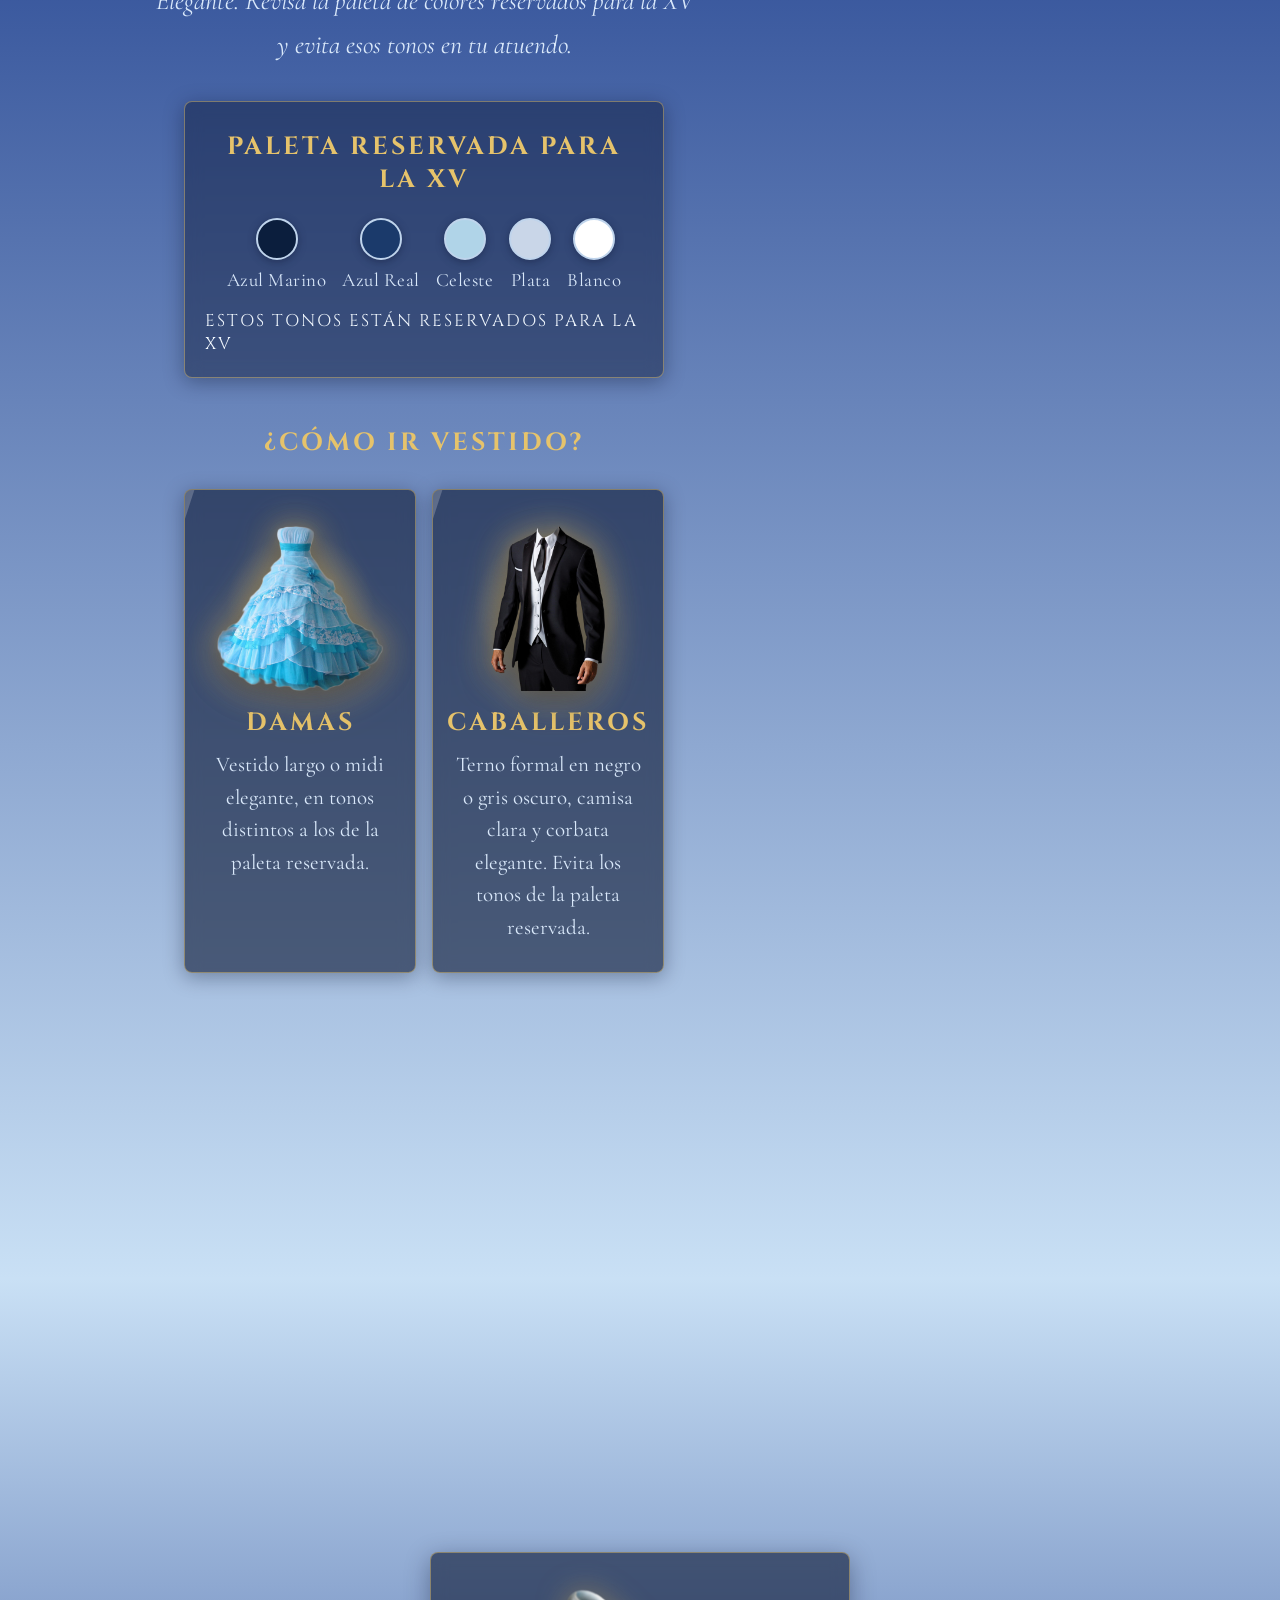
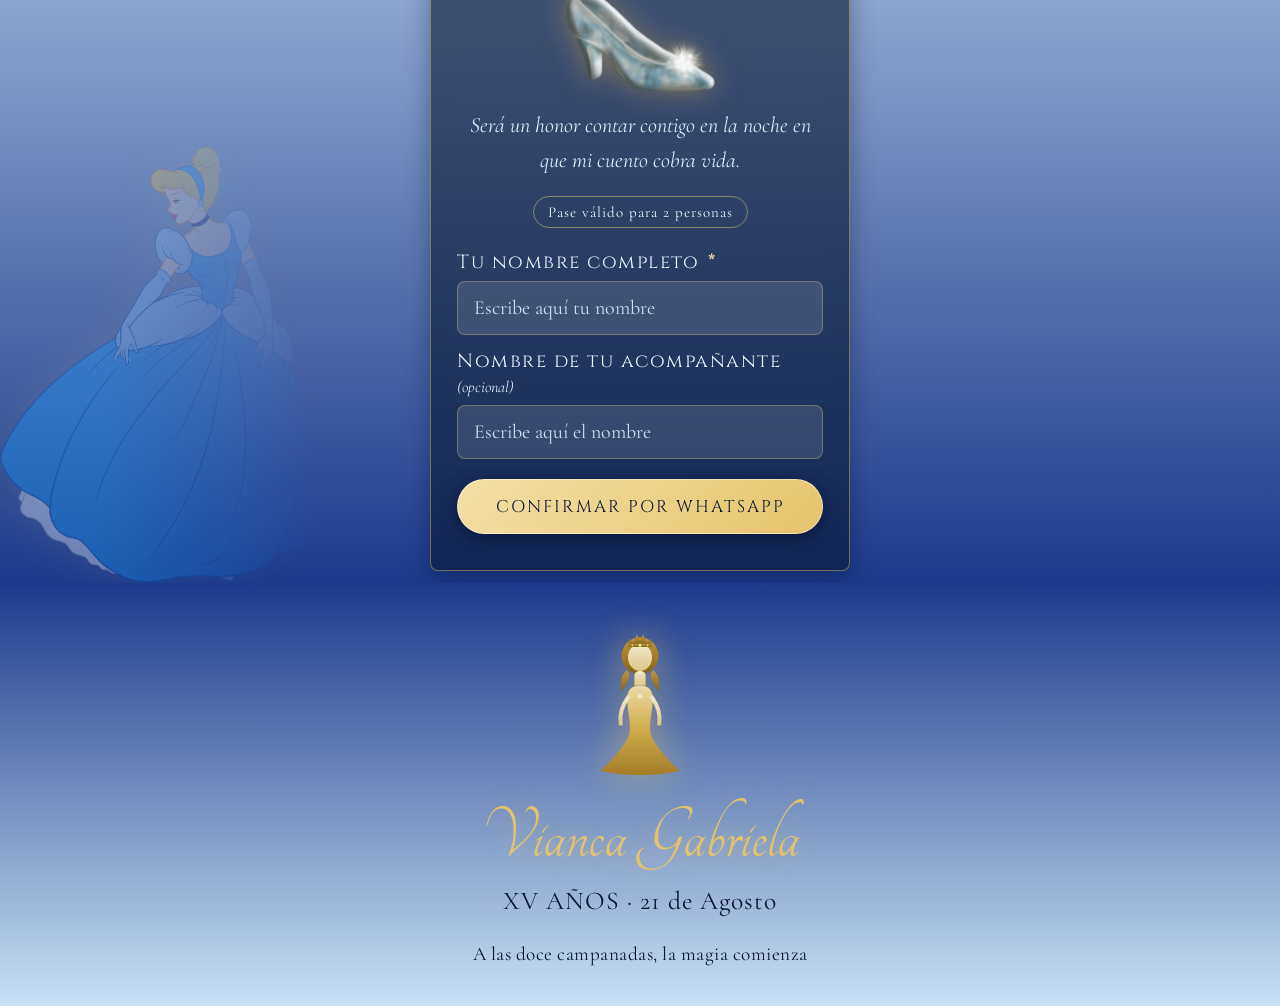
==== commit 67b046e8: "Version 1.4" ====
--- a/02/index.html
+++ b/02/index.html
@@ -34,8 +34,6 @@
 <!-- ============ SPLASH ============ -->
 <div class="splash" id="splash">
   <div class="splash-stars" id="splashStars" aria-hidden="true"></div>
-
-  <img src="cinderella_2.png" alt="" class="splash-cinderella" aria-hidden="true">
 
   <svg class="splash-castle" viewBox="0 0 200 175" fill="none" aria-hidden="true">
     <rect x="25" y="85" width="150" height="88" fill="#1B3A6B" rx="4"/>
@@ -71,10 +69,12 @@
     <circle cx="125" cy="6" r="2.5" fill="#C9D6E8" opacity=".7"/>
   </svg>
 
+  <img src="cinderella.svg" alt="" class="splash-princess" aria-hidden="true">
+
   <div class="splash-content">
     <span class="splash-eyebrow">Faltan pocas horas para</span>
-    <h1 class="splash-title">XV</h1>
-    <p class="splash-name">Vianca Gabriela</p>
+    <h1 class="splash-title" data-letters>XV</h1>
+    <p class="splash-name" data-letters>Vianca Gabriela</p>
     <p class="splash-tagline">"Hasta en los sueños más imposibles, la magia encuentra su hora."</p>
 
     <button class="btn-open" id="btnOpenSplash" type="button">Abrir invitación</button>
@@ -88,10 +88,10 @@
     <div class="envelope" id="envelope">
       <div class="envelope-letter">
         <div class="letter-content">
-          <img src="crown.png" alt="" class="letter-crown" aria-hidden="true">
-          <div class="letter-xv">XV AÑOS</div>
+          <img src="slipper.svg" alt="" class="letter-crown" aria-hidden="true">
+          <div class="letter-xv" data-letters>XV AÑOS</div>
           <div class="letter-line"></div>
-          <div class="letter-name">Vianca Gabriela</div>
+          <div class="letter-name" data-letters>Vianca Gabriela</div>
         </div>
       </div>
       <div class="door door-left">
@@ -162,7 +162,7 @@
       </svg>
 
       <span class="hero-eyebrow">Mis quince años</span>
-      <h2 class="hero-name">Vianca Gabriela</h2>
+      <h2 class="hero-name" data-letters>Vianca Gabriela</h2>
       <p class="hero-xv"><span class="xv-star">✦</span> A LAS DOCE CAMPANADAS <span class="xv-star">✦</span></p>
 
       <p class="hero-quote">"Ni siquiera puedo decirte cuánto he soñado con esta noche. Ven a celebrarla conmigo, como en el cuento más bonito."</p>
@@ -317,36 +317,56 @@
     <span class="eyebrow reveal">Código de vestimenta</span>
     <h2 class="section-title reveal">Dresscode</h2>
     <div class="section-divider reveal"></div>
-    <p class="section-sub reveal">Elegante. El azul, el celeste y la plata están reservados para la XV, te pedimos evitar esos tonos en tu vestuario.</p>
-
+    <p class="section-sub reveal">Elegante. Revisa la paleta de colores reservados para la XV y evita esos tonos en tu atuendo.</p>
+
+    <!-- Bloque 1: Paleta reservada para la XV -->
+    <div class="dc-palette-block reveal">
+      <h3 class="dc-palette-title">Paleta reservada para la XV</h3>
+      <div class="dc-palette">
+        <div class="dc-swatch-item" title="Azul Marino">
+          <span class="dc-swatch" style="background:#0B1E3D" data-color="Azul Marino"></span>
+          <span class="dc-swatch-name">Azul Marino</span>
+        </div>
+        <div class="dc-swatch-item" title="Azul Real">
+          <span class="dc-swatch" style="background:#1B3A6B" data-color="Azul Real"></span>
+          <span class="dc-swatch-name">Azul Real</span>
+        </div>
+        <div class="dc-swatch-item" title="Celeste">
+          <span class="dc-swatch" style="background:#B0D4E8" data-color="Celeste"></span>
+          <span class="dc-swatch-name">Celeste</span>
+        </div>
+        <div class="dc-swatch-item" title="Plata">
+          <span class="dc-swatch" style="background:#C9D6E8" data-color="Plata"></span>
+          <span class="dc-swatch-name">Plata</span>
+        </div>
+        <div class="dc-swatch-item" title="Blanco">
+          <span class="dc-swatch" style="background:#FFFFFF" data-color="Blanco"></span>
+          <span class="dc-swatch-name">Blanco</span>
+        </div>
+      </div>
+      <p class="dc-palette-label" id="dcPaletteLabel">Estos tonos están reservados para la XV</p>
+    </div>
+
+    <!-- Bloque 2: Cómo ir vestido -->
+    <h3 class="dc-guide-title reveal">¿Cómo ir vestido?</h3>
     <div class="dresscode-grid">
       <div class="dc-card reveal">
         <div class="dc-icon-wrap">
           <img src="dress.png" alt="" class="dc-icon dc-icon-dress" aria-hidden="true">
         </div>
         <h3>Damas</h3>
-        <p>Vestido largo o midi elegante, en tonos distintos al azul, celeste y plata (reservados para la XV)</p>
+        <p>Vestido largo o midi elegante, en tonos distintos a los de la paleta reservada.</p>
       </div>
       <div class="dc-card reveal">
         <div class="dc-icon-wrap">
           <img src="suit.png" alt="" class="dc-icon dc-icon-suit" aria-hidden="true">
         </div>
         <h3>Caballeros</h3>
-        <p>Terno formal en negro o gris oscuro, camisa clara y corbata elegante. Evita azul, celeste y plata</p>
+        <p>Terno formal en negro o gris oscuro, camisa clara y corbata elegante. Evita los tonos de la paleta reservada.</p>
       </div>
     </div>
 
     <p class="dc-quote reveal">«No importa cómo sufra tu corazón: si sigues creyendo, el sueño que deseas se hará realidad.»<span>— Cenicienta</span></p>
-
-    <div class="dc-palette reveal">
-      <span class="dc-swatch" style="background:#0B1E3D" data-color="Azul Marino" title="Azul Marino"></span>
-      <span class="dc-swatch" style="background:#1B3A6B" data-color="Azul Real" title="Azul Real"></span>
-      <span class="dc-swatch" style="background:#B0D4E8" data-color="Celeste" title="Celeste"></span>
-      <span class="dc-swatch" style="background:#C9D6E8" data-color="Plata" title="Plata"></span>
-      <span class="dc-swatch" style="background:#FFFFFF" data-color="Blanco" title="Blanco"></span>
-    </div>
-    <p class="dc-palette-label" id="dcPaletteLabel">Toca un color para saber su nombre</p>
-    <div class="dc-legend">Azul Marino · Azul Real · Celeste · Plata · Blanco</div>
   </div>
 </section>
 
@@ -382,7 +402,7 @@
 
 <!-- ============ FOOTER ============ -->
 <footer class="footer">
-  <img src="crown.png" alt="" class="footer-slipper" aria-hidden="true">
+  <img src="princess-gold.svg" alt="" class="footer-slipper" aria-hidden="true">
   <p class="footer-name">Vianca Gabriela</p>
   <p class="footer-sub">XV AÑOS · 21 de Agosto</p>
   <p class="footer-credit">A las doce campanadas, la magia comienza</p>
--- a/02/styles.css
+++ b/02/styles.css
@@ -137,6 +137,19 @@
 }
 .reveal-scale.is-visible{ opacity:1; transform: scale(1); }
 
+/* Letras animadas letra por letra */
+[data-letters] .ltr{
+  display:inline-block;
+  white-space:pre;
+  transform-origin: 50% 85%;
+  animation: ltrDance 3s ease-in-out infinite;
+  animation-delay: calc(var(--i, 0) * .08s);
+}
+@keyframes ltrDance{
+  0%,100%{ transform: translateY(0) rotate(0deg); }
+  50%{ transform: translateY(-5px) rotate(1.1deg); }
+}
+
 /* =========================================================
    MAGIC DUST — partículas flotantes (doradas / azul hielo)
    ========================================================= */
@@ -248,7 +261,7 @@
   text-align:center;
   background:
     radial-gradient(ellipse at 50% 20%, rgba(230,195,107,0.5), transparent 60%),
-    linear-gradient(180deg, var(--celeste-bg) 0%, var(--celeste-light) 60%, var(--celeste-card) 100%);
+    linear-gradient(180deg, var(--celeste-bg) 0%, var(--celeste-card) 55%, var(--navy) 100%);
   transition: opacity 1s var(--ease), visibility 1s var(--ease);
   padding: 24px;
   overflow:hidden;
@@ -271,13 +284,29 @@
 }
 
 
-.splash-content{ position:relative; z-index:1; }
+.splash-princess{
+    position:absolute;
+    left:50%;
+    bottom:0;
+    transform:translateX(-50%);
+    height: clamp(200px, 25vh, 340px);
+    width:auto;
+    opacity:.95;
+    pointer-events:none;
+    z-index:0;
+    filter: drop-shadow(0 0 34px rgba(230,195,107,.5));
+  }
+
+.splash-content{ position:relative; z-index:1; margin-bottom: clamp(120px, 18vh, 170px); }
 
 .splash-castle{
   width: min(70vw, 260px);
   margin-bottom: 18px;
   opacity: .92;
   filter: drop-shadow(0 0 24px rgba(230,195,107,.5));
+  position:relative;
+  z-index:1;
+  flex-shrink:0;
 }
 
 .splash-eyebrow{
@@ -297,10 +326,20 @@
 }
 .splash-name{
   font-family: var(--font-display);
-  font-size: clamp(30px, 6vw,41px);
+  font-size: clamp(40px, 8vw,56px);
   letter-spacing: 3px;
   margin-top: 6px;
   color: var(--silver-bright);
+  text-shadow: 0 0 18px rgba(200,220,245,.45);
+}
+.splash-name .ltr{
+  background: linear-gradient(100deg, #B8CDE6 20%, #E8F2FB 40%, #FFFFFF 50%, #E8F2FB 60%, #B8CDE6 80%);
+  background-size: 220% 100%;
+  -webkit-background-clip: text;
+  background-clip: text;
+  -webkit-text-fill-color: transparent;
+  animation: goldShimmer 5s ease-in-out infinite, ltrDance 3s ease-in-out infinite;
+  animation-delay: calc(var(--i, 0) * .09s), calc(var(--i, 0) * .09s);
 }
 .splash-tagline{
   font-style: italic;
@@ -463,14 +502,16 @@
   font-size: clamp(24px, 8vw, 51px);
   letter-spacing: 4px;
   color: #B8860B;
+  text-shadow: 0 1px 0 rgba(10,22,51,.4), 0 2px 8px rgba(10,22,51,.28);
+}
+.letter-content .letter-xv .ltr{
   background: linear-gradient(100deg, #B8860B 20%, #D9B44A 40%, #F6E7B6 50%, #D9B44A 60%, #B8860B 80%);
   background-size: 220% 100%;
   -webkit-background-clip: text;
   background-clip: text;
   -webkit-text-fill-color: transparent;
-  color: #B8860B;
-  text-shadow: 0 1px 0 rgba(10,22,51,.4), 0 2px 8px rgba(10,22,51,.28);
-  animation: goldShimmer 4s ease-in-out infinite;
+  animation: goldShimmer 4s ease-in-out infinite, ltrDance 3s ease-in-out infinite;
+  animation-delay: calc(var(--i, 0) * .1s), calc(var(--i, 0) * .1s);
 }
 .letter-content .letter-line{
   width: min(10vw, 56px); height:1px; background: var(--gold-soft);
@@ -515,7 +556,7 @@
   background:
     radial-gradient(ellipse at 60% 0%, var(--navy-light) 0%, transparent 55%),
     radial-gradient(ellipse at 30% 100%, rgba(230,195,107,.25) 0%, transparent 45%),
-    linear-gradient(180deg, var(--celeste-light) 0%, var(--celeste-bg) 45%, var(--navy) 100%);
+    linear-gradient(180deg, var(--celeste-card) 0%, var(--celeste-bg) 45%, var(--navy) 100%);
   position:relative;
   overflow:hidden;
 }
@@ -547,6 +588,19 @@
 }
 
 .hero-visual{ position:relative; }
+.hero-visual::before{
+  content:"";
+  position:absolute;
+  left:50%;
+  bottom: 2%;
+  transform: translateX(-50%);
+  width: 75%;
+  aspect-ratio: 1;
+  border-radius:50%;
+  background: radial-gradient(circle, rgba(230,195,107,.32), rgba(230,195,107,0) 70%);
+  z-index:0;
+  pointer-events:none;
+}
 
 .hero-cinderella-bg{
   position:absolute;
@@ -554,9 +608,9 @@
   bottom: 0;
   width: 75%;
   max-height: 100%;
-  opacity: .3;
+  opacity: .16;
   pointer-events:none;
-  filter: blur(2px);
+  filter: blur(1px);
   z-index:0;
   mask-image: linear-gradient(to bottom, rgba(0,0,0,0), rgba(0,0,0,0.4) 20%, rgba(0,0,0,.8));
   -webkit-mask-image: linear-gradient(to bottom, rgba(0,0,0,0), rgba(0,0,0,0.4) 20%, rgba(0,0,0,.8));
@@ -570,9 +624,9 @@
 .hero-cinderella-main{
   width: 100%;
   height: auto;
-  max-height: 82vh;
+  max-height: 88vh;
   object-fit: contain;
-  filter: drop-shadow(0 0 40px rgba(230,195,107,.4));
+  filter: drop-shadow(0 0 45px rgba(230,195,107,.55)) brightness(1.07) saturate(1.06);
   animation: heroCindyFloat 5s ease-in-out infinite;
   position:relative;
   z-index:1;
@@ -604,23 +658,6 @@
 }
 @media (min-width: 820px){
   .hero-castle{ margin-left:0; margin-right:0; }
-}
-
-.splash-cinderella{
-  position:absolute;
-  left: 50%;
-  bottom: 0;
-  transform: translateX(-50%);
-  width: min(92vw, 500px);
-  opacity: .8;
-  pointer-events:none;
-  filter: drop-shadow(0 0 30px rgba(230,195,107,.6));
-  z-index:0;
-  animation: splashCindyFloat 7s ease-in-out infinite;
-}
-@keyframes splashCindyFloat{
-  0%,100%{ transform: translateX(-50%) translateY(0); }
-  50%{ transform: translateX(-50%) translateY(-10px); }
 }
 
 .hero-cinderella{ display:none; }
@@ -711,11 +748,20 @@
 
 .hero-name{
   font-family: var(--font-script);
-  font-size: clamp(97px, 20vw,184px);
+  font-size: clamp(110px, 22vw,210px);
+  line-height: .85;
+  margin-bottom: 6px;
   color: var(--gold);
-  line-height: .85;
-  text-shadow: 0 4px 30px rgba(230,195,107,.5);
-  margin-bottom: 6px;
+  text-shadow: 0 2px 22px rgba(230,195,107,.55);
+}
+.hero-name .ltr{
+  background: linear-gradient(100deg, var(--gold) 20%, var(--gold-soft) 40%, #fff8e0 50%, var(--gold-soft) 60%, var(--gold) 80%);
+  background-size: 220% 100%;
+  -webkit-background-clip: text;
+  background-clip: text;
+  -webkit-text-fill-color: transparent;
+  animation: goldShimmer 5s ease-in-out infinite, ltrDance 3s ease-in-out infinite;
+  animation-delay: calc(var(--i, 0) * .09s), calc(var(--i, 0) * .09s);
 }
 
 .hero-xv{
@@ -1196,6 +1242,13 @@
   .dresscode-grid{
     margin-left: 0;
     margin-right: auto;
+  }
+  .dc-palette-block{
+    margin-left: 0;
+    margin-right: auto;
+  }
+  .dc-guide-title{
+    text-align: left;
   }
 }
 .dresscode-grid{
@@ -1288,7 +1341,7 @@
   font-style: italic;
   font-size: clamp(23px,1.95vw,25px);
   line-height: 1.7;
-  color: var(--silver-bright);
+  color: var(--navy);
   position:relative;
 }
 .dc-quote::before{
@@ -1307,14 +1360,41 @@
   font-size: clamp(17px,1.4vw,18px);
   letter-spacing:3px;
   text-transform:uppercase;
+  font-weight:700;
+  color: #8A6412;
+}
+.dc-palette-block{
+  max-width: 480px;
+  margin: 34px auto 0;
+  padding: 28px 20px 22px;
+  background: rgba(10,22,51,0.45);
+  backdrop-filter: blur(8px);
+  -webkit-backdrop-filter: blur(8px);
+  border: 1px solid var(--glass-border);
+  border-radius: var(--radius);
+  box-shadow: 0 4px 20px var(--shadow);
+}
+.dc-palette-title{
+  font-family: var(--font-display);
+  font-size: clamp(21px,1.95vw,25px);
+  letter-spacing: 3px;
+  text-transform: uppercase;
   color: var(--gold);
+  text-align:center;
+  margin-bottom: 22px;
 }
 .dc-palette{
-  display:flex; justify-content:center; gap:10px;
-  margin-top: 30px;
+  display:flex; justify-content:center; flex-wrap:wrap; gap:18px 16px;
+}
+.dc-swatch-item{
+  display:flex;
+  flex-direction:column;
+  align-items:center;
+  gap:8px;
+  cursor:pointer;
 }
 .dc-swatch{
-  width: 32px; height:32px; border-radius:50%;
+  width: 42px; height:42px; border-radius:50%;
   border: 2px solid var(--silver);
   box-shadow: 0 2px 8px var(--shadow);
   cursor:pointer;
@@ -1326,6 +1406,13 @@
   border-color: var(--gold);
   box-shadow: 0 0 0 3px rgba(230,195,107,.55), 0 2px 8px var(--shadow);
 }
+.dc-swatch-name{
+  font-family: var(--font-body);
+  font-size: clamp(16px,1.48vw,19px);
+  color: var(--text-light);
+  letter-spacing: .5px;
+  white-space: nowrap;
+}
 .dc-palette-label{
   margin-top: 18px;
   font-family: var(--font-display);
@@ -1335,12 +1422,14 @@
   color: var(--silver-bright);
   min-height: 24px;
 }
-.dc-legend{
-  margin-top: 10px;
-  font-size: clamp(18px,1.56vw,20px);
-  font-style: italic;
-  color: var(--text-light);
-  letter-spacing: 1px;
+.dc-guide-title{
+  font-family: var(--font-display);
+  font-size: clamp(21px,1.95vw,25px);
+  letter-spacing: 3px;
+  text-transform: uppercase;
+  color: var(--gold);
+  text-align:center;
+  margin: 48px auto 0;
 }
 
 /* =========================================================
@@ -1455,6 +1544,7 @@
   text-align:center;
   position:relative;
   overflow:hidden;
+  padding-bottom: 12px;
 }
 .rsvp .container{ position:relative; z-index:1; }
 .rsvp-cinderella{
@@ -1548,32 +1638,34 @@
    FOOTER
    ========================================================= */
 .footer{
-  padding: 60px 24px 40px;
+  padding: 16px 24px 40px;
   text-align:center;
   background: linear-gradient(180deg, var(--celeste-bg), var(--celeste-light));
 }
 .footer-slipper{
-  width: 32px;
+  width: 120px;
+  max-width: 50%;
   height: auto;
   display: block;
-  margin: 0 auto 10px;
-  opacity:.7;
-  filter: drop-shadow(0 0 6px rgba(230,195,107,.4));
+  margin: 0 auto 14px;
+  opacity:.95;
+  filter: drop-shadow(0 0 18px rgba(230,195,107,.5));
 }
 .footer-name{
   font-family: var(--font-script);
-  font-size: clamp(33px,3.2vw,41px);
+  font-size: clamp(56px, 6vw,78px);
   color: var(--gold);
+  text-shadow: 0 0 22px rgba(230,195,107,.45);
 }
 .footer-sub{
-  font-size: clamp(17px,1.4vw,18px);
+  font-size: clamp(22px,2vw,28px);
   color: var(--text-light);
   letter-spacing: 1px;
-  margin-top: 4px;
+  margin-top: 6px;
 }
 .footer-credit{
   margin-top: 26px;
-  font-size: clamp(13px,1.09vw,14px);
+  font-size: clamp(18px,1.5vw,22px);
   color: var(--text-light);
   letter-spacing: .5px;
 }
@@ -1828,16 +1920,14 @@
    ========================================================= */
 .countdown-section .eyebrow,
 .gallery .eyebrow,
-.rsvp .eyebrow{ color: #8A6412; }
+.rsvp .eyebrow{ color: #7A570F; font-weight: 700; }
 
 .countdown-section .section-title,
 .gallery .section-title,
-.rsvp .section-title{ color: #7A570F; text-shadow: none; }
+.rsvp .section-title{ color: #7A570F; text-shadow: none; font-weight: 700; }
 
 .countdown-section .section-sub,
 .gallery .section-sub{ color: var(--navy); }
-
-.dresscode .dc-legend{ color: var(--navy); }
 
 .footer .footer-sub,
 .footer .footer-credit{ color: var(--navy); }
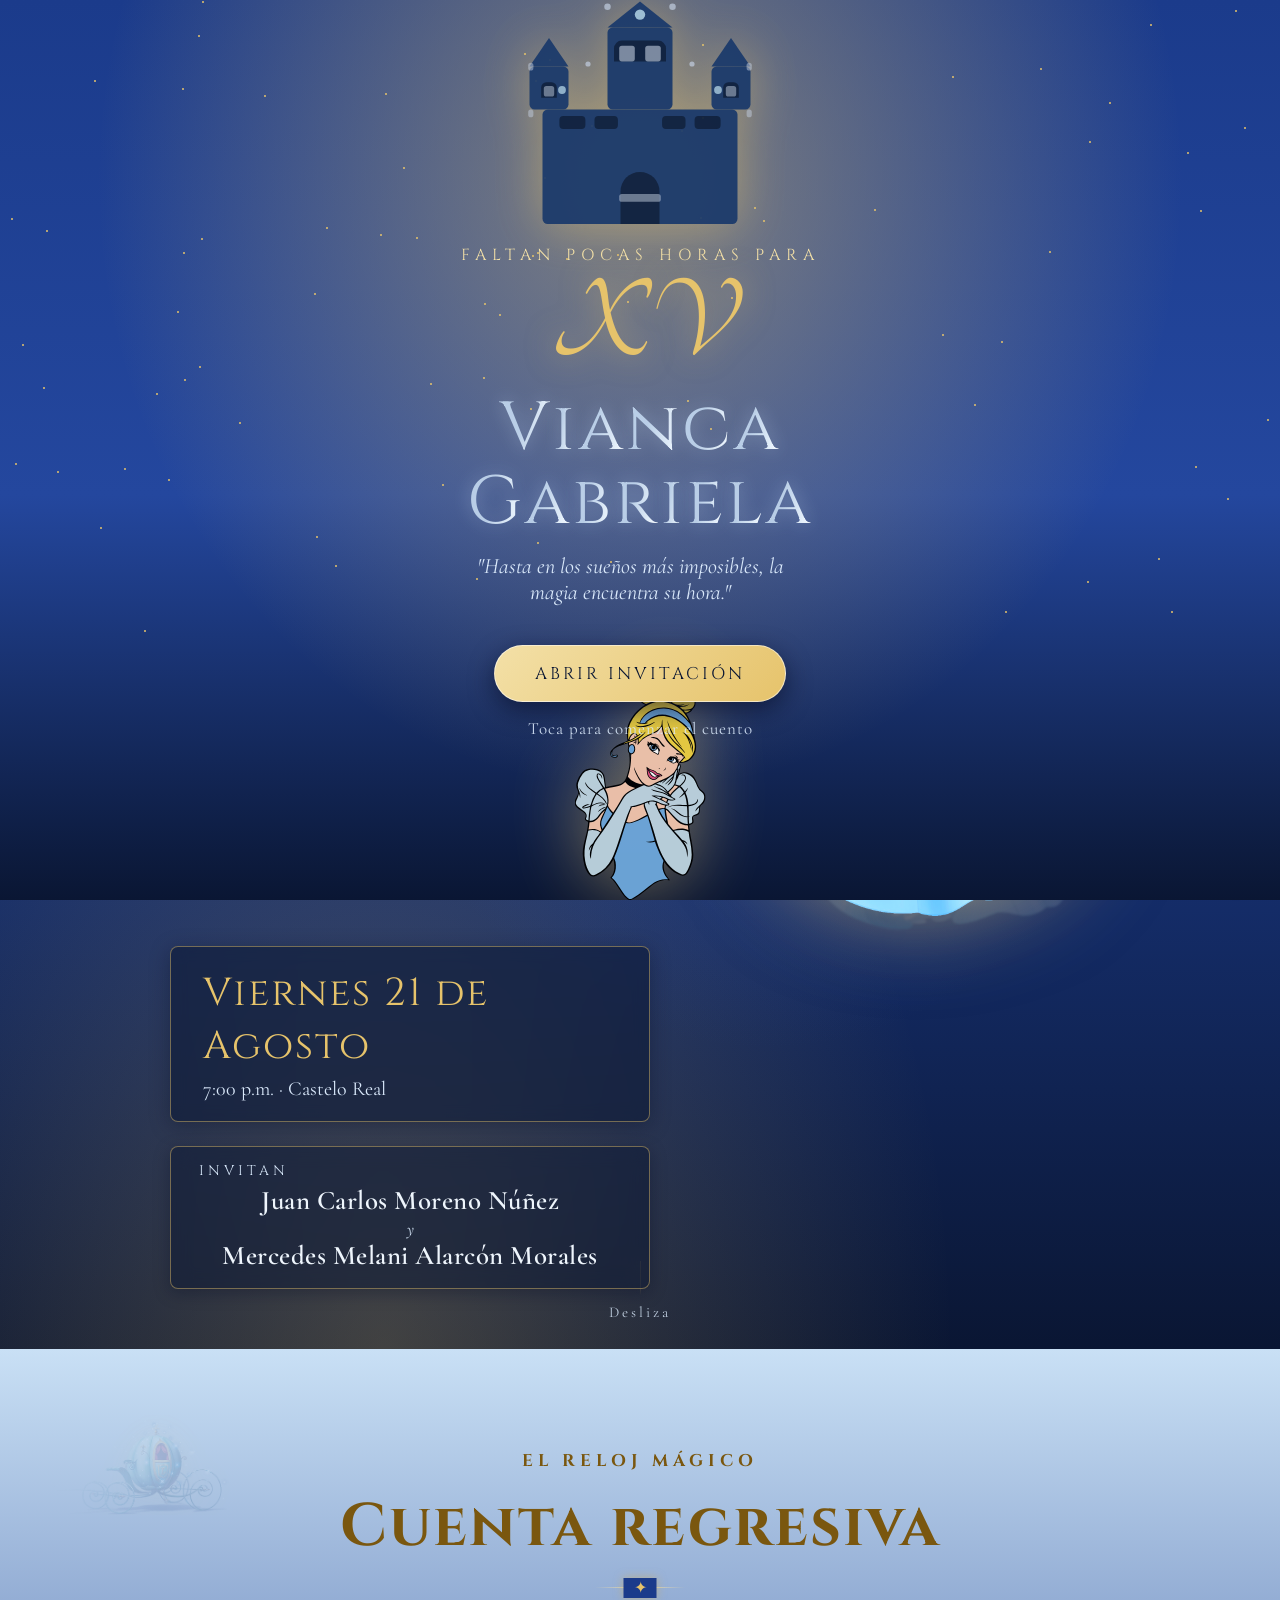
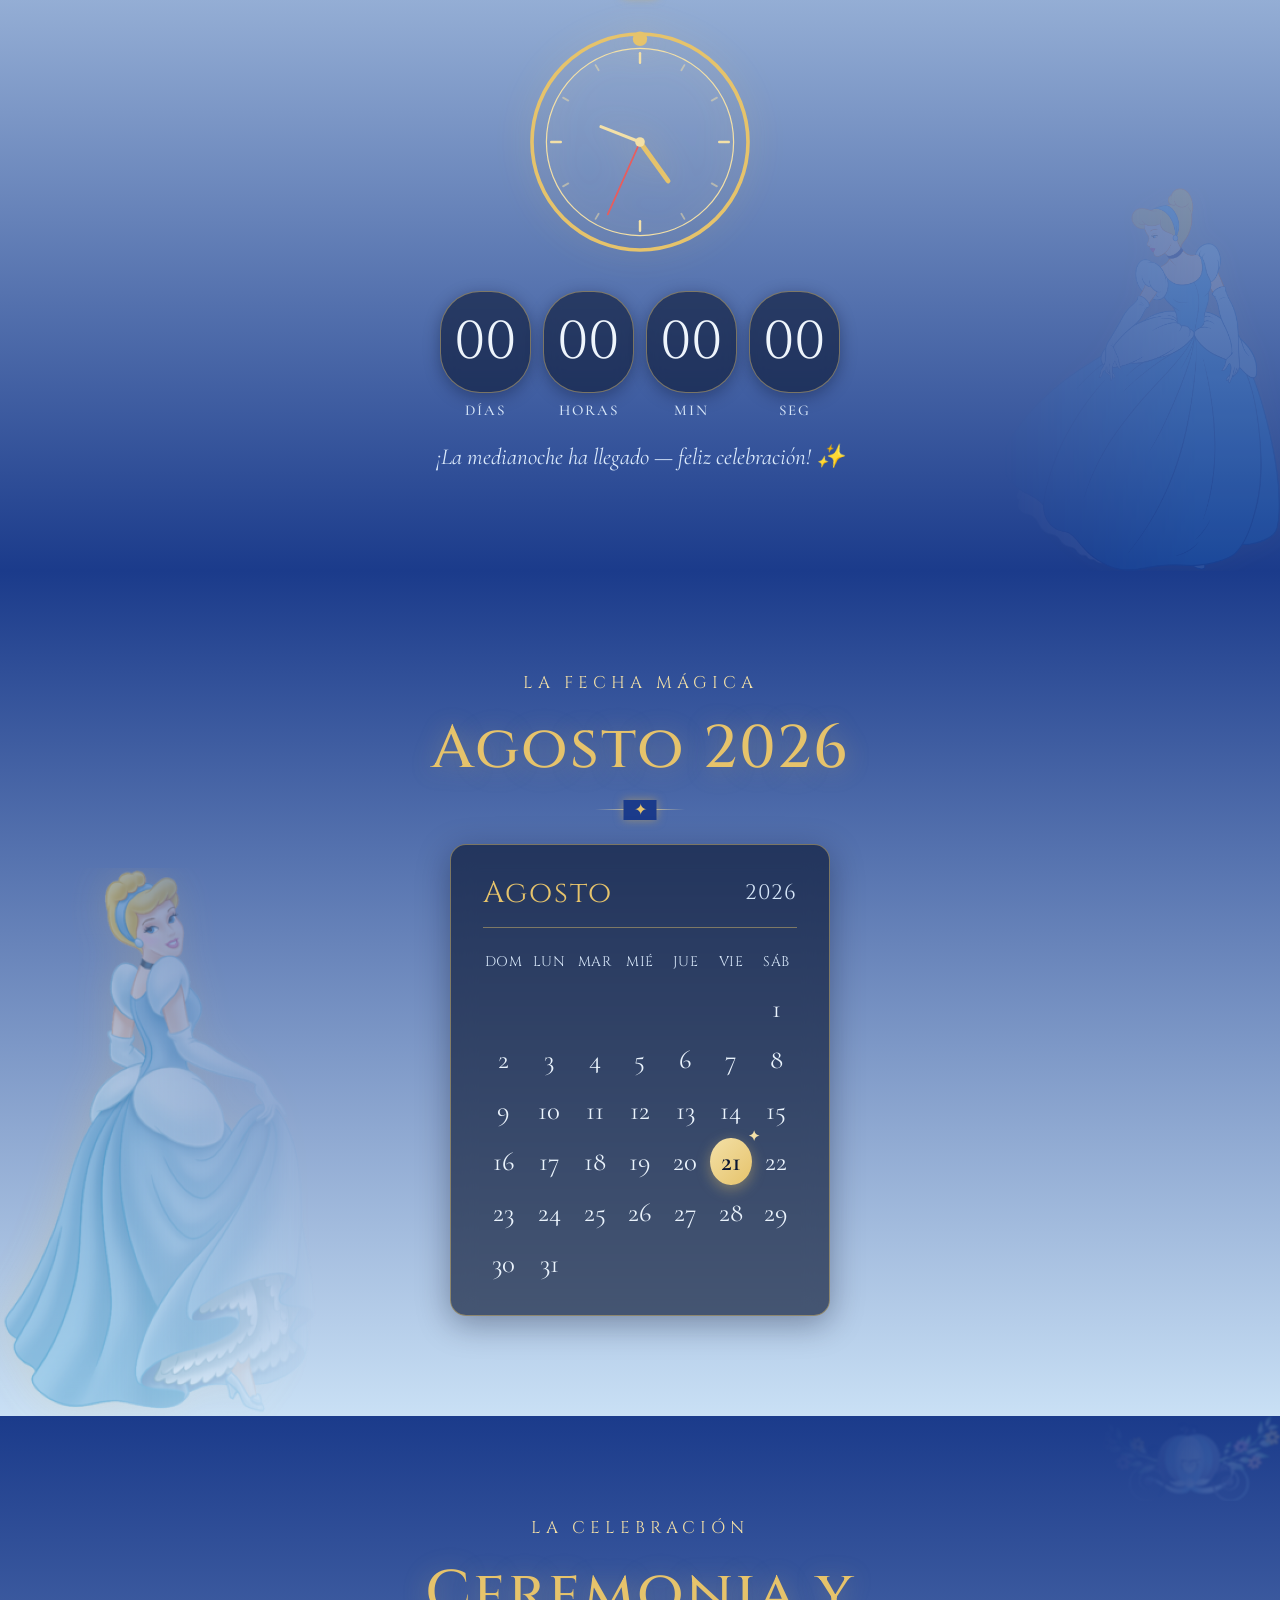
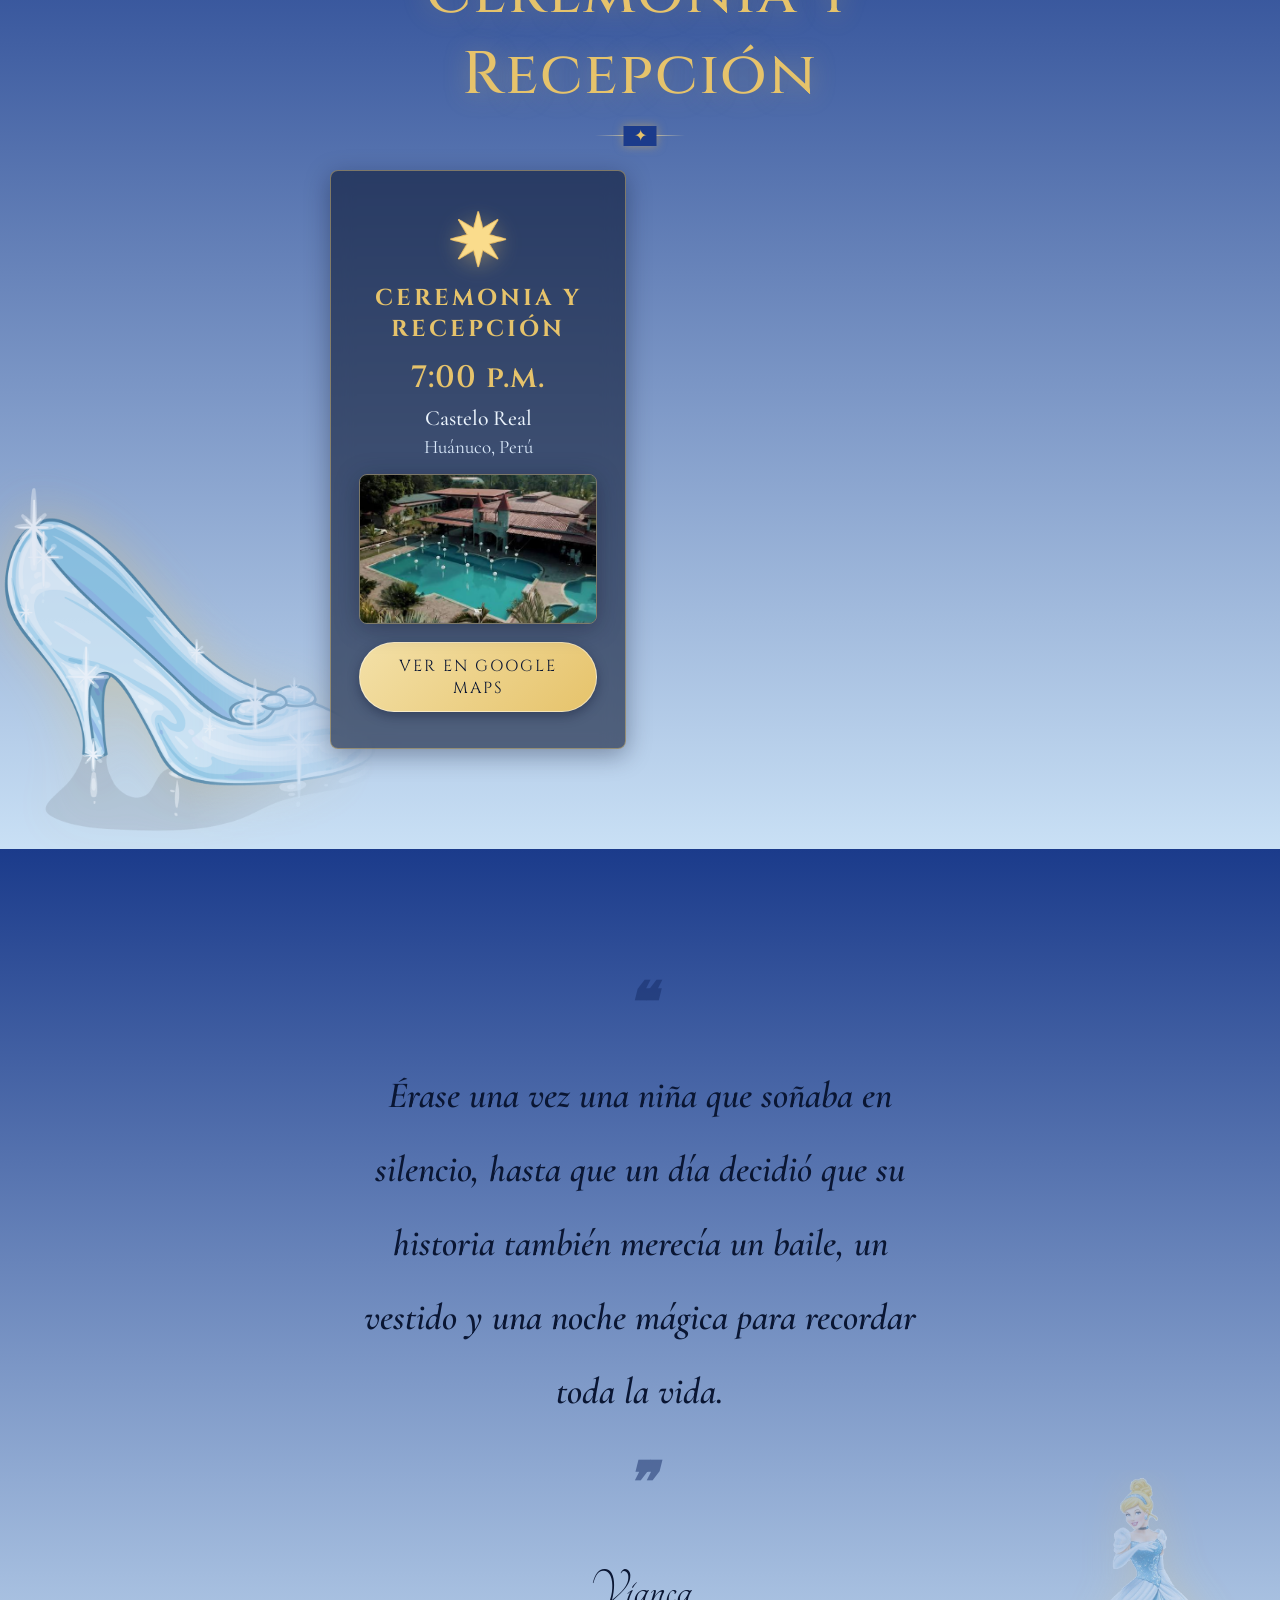
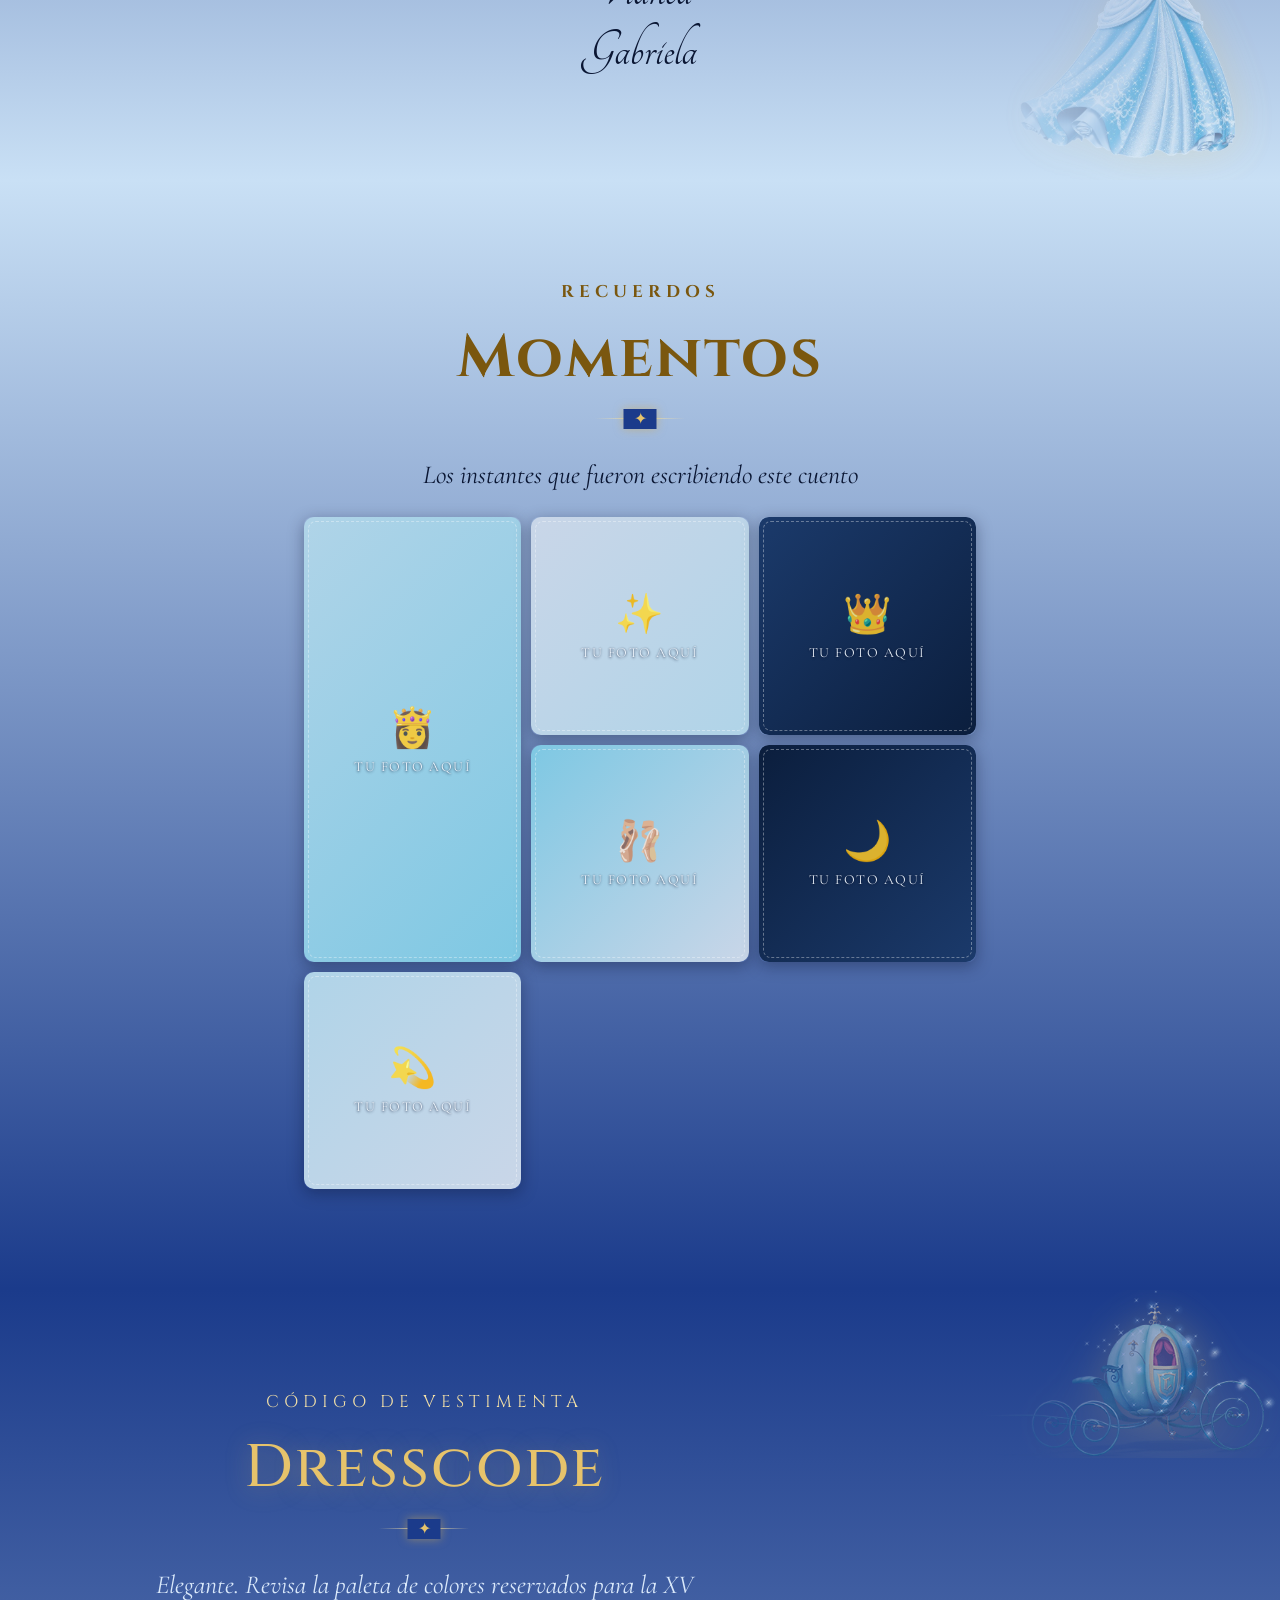
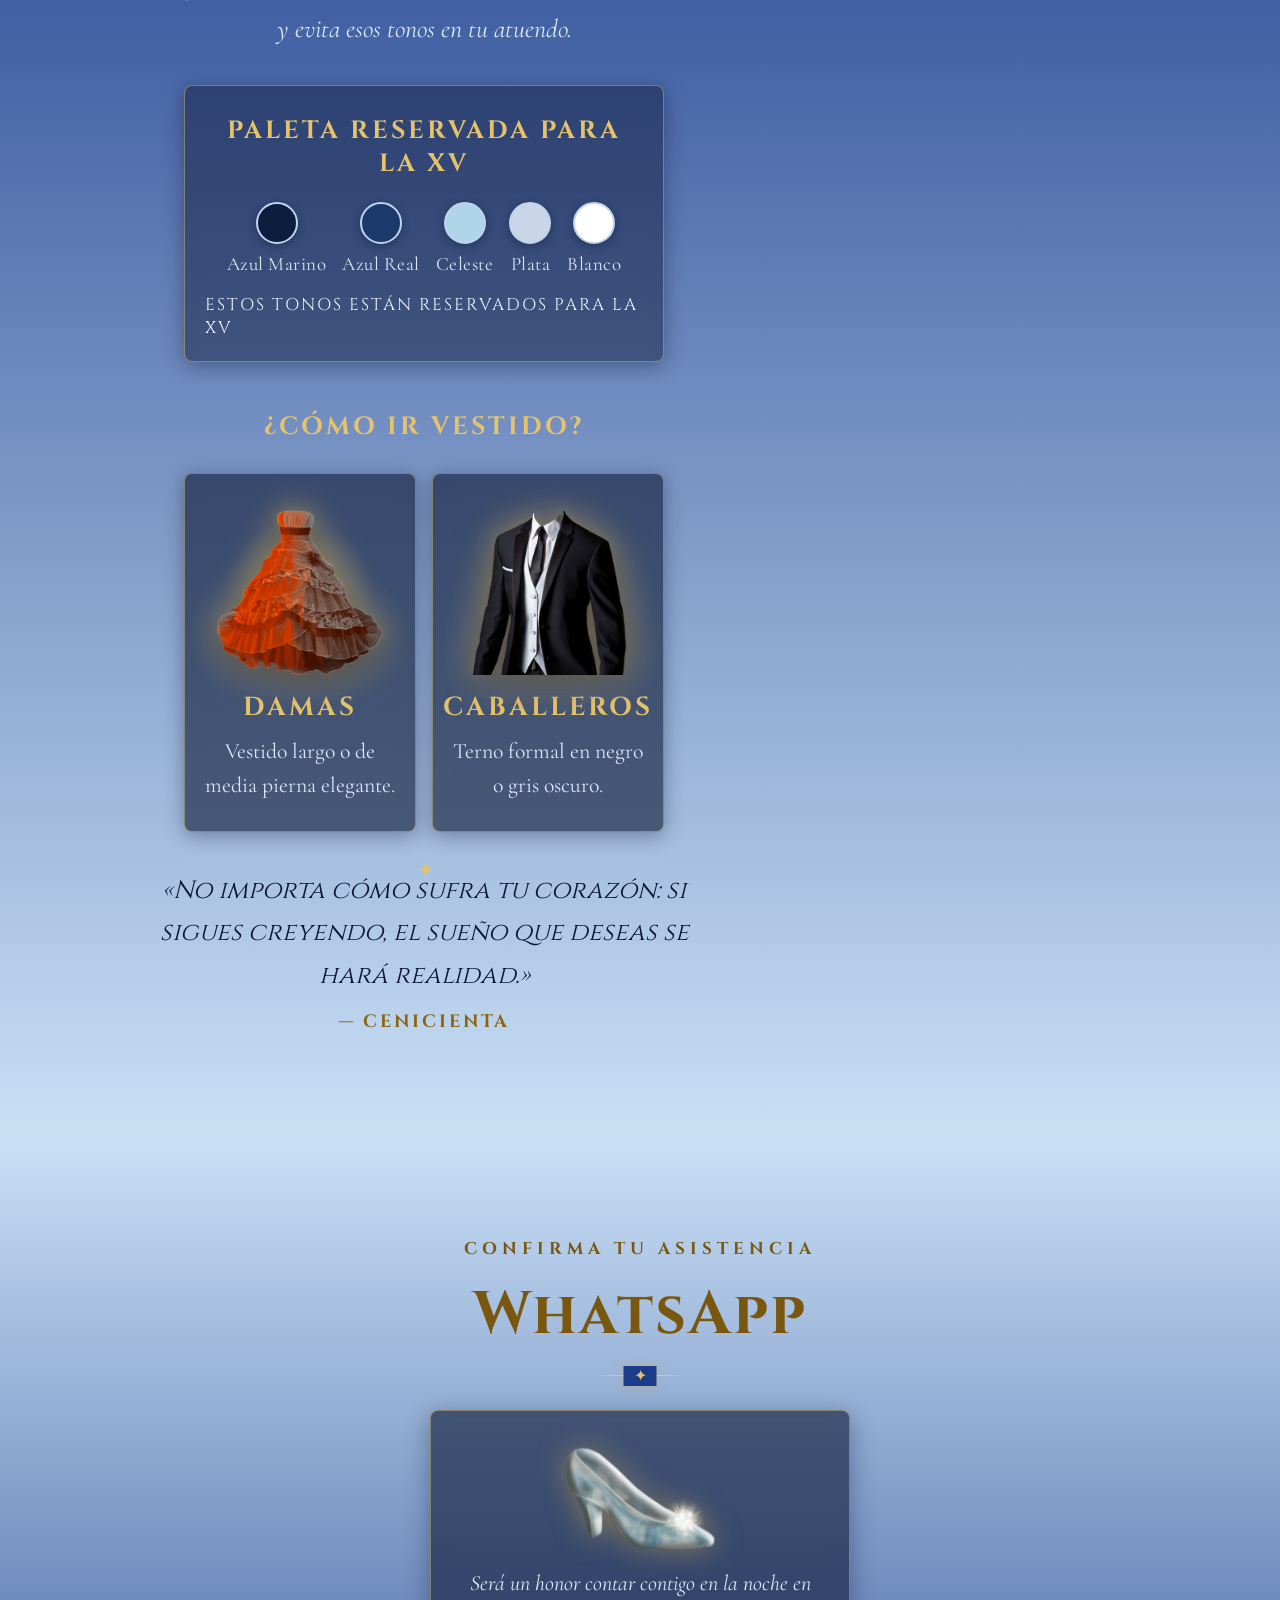
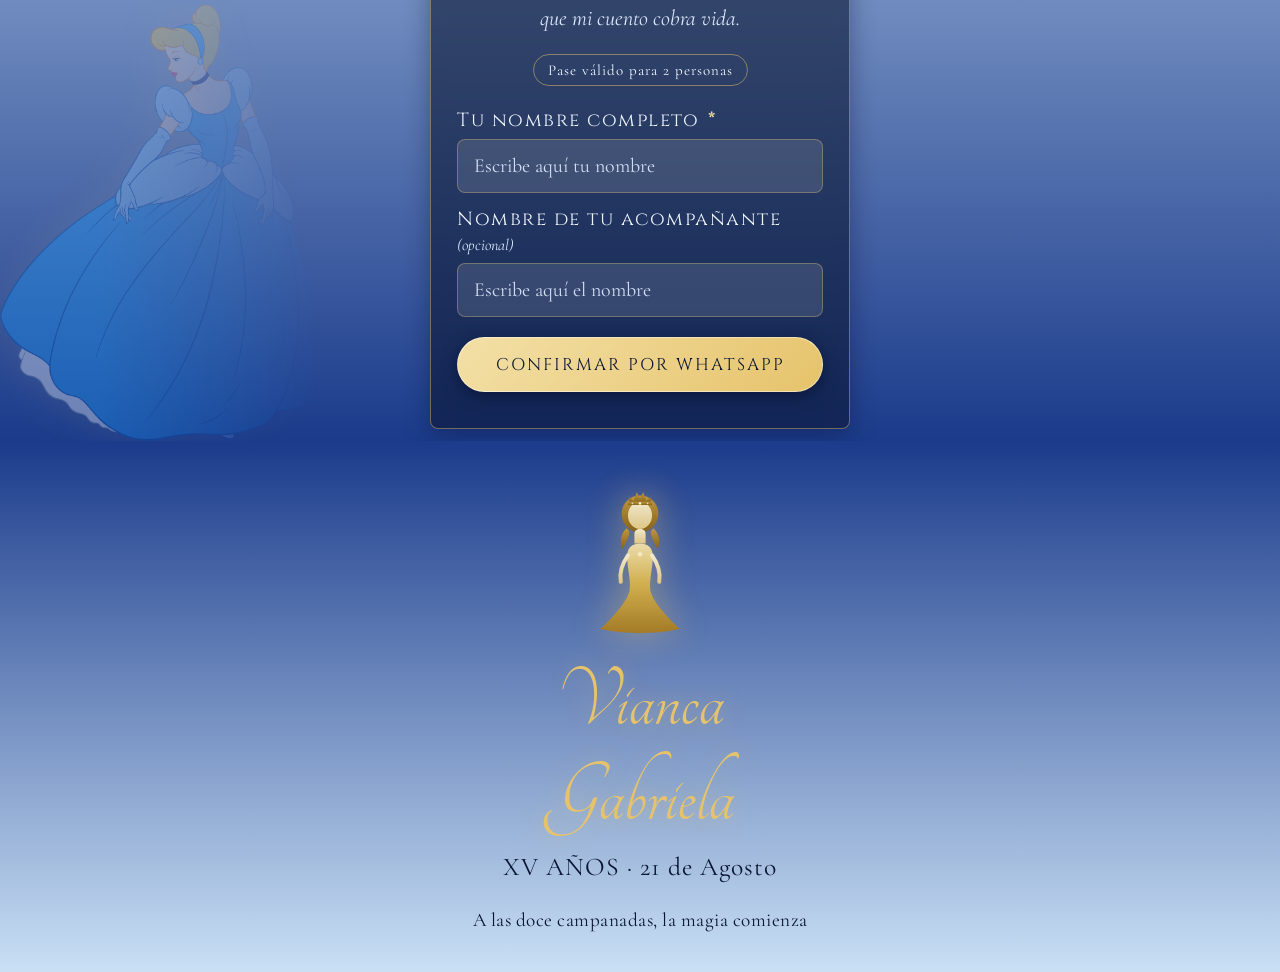
==== commit 680974de: "Version 1.5" ====
--- a/02/index.html
+++ b/02/index.html
@@ -74,7 +74,7 @@
   <div class="splash-content">
     <span class="splash-eyebrow">Faltan pocas horas para</span>
     <h1 class="splash-title" data-letters>XV</h1>
-    <p class="splash-name" data-letters>Vianca Gabriela</p>
+    <p class="splash-name name-stack"><span data-letters>Vianca</span><span data-letters>Gabriela</span></p>
     <p class="splash-tagline">"Hasta en los sueños más imposibles, la magia encuentra su hora."</p>
 
     <button class="btn-open" id="btnOpenSplash" type="button">Abrir invitación</button>
@@ -91,7 +91,7 @@
           <img src="slipper.svg" alt="" class="letter-crown" aria-hidden="true">
           <div class="letter-xv" data-letters>XV AÑOS</div>
           <div class="letter-line"></div>
-          <div class="letter-name" data-letters>Vianca Gabriela</div>
+          <div class="letter-name name-stack"><span data-letters>Vianca</span><span data-letters>Gabriela</span></div>
         </div>
       </div>
       <div class="door door-left">
@@ -162,7 +162,7 @@
       </svg>
 
       <span class="hero-eyebrow">Mis quince años</span>
-      <h2 class="hero-name" data-letters>Vianca Gabriela</h2>
+      <h2 class="hero-name name-stack"><span data-letters>Vianca</span><span data-letters>Gabriela</span></h2>
       <p class="hero-xv"><span class="xv-star">✦</span> A LAS DOCE CAMPANADAS <span class="xv-star">✦</span></p>
 
       <p class="hero-quote">"Ni siquiera puedo decirte cuánto he soñado con esta noche. Ven a celebrarla conmigo, como en el cuento más bonito."</p>
@@ -210,8 +210,19 @@
           <line x1="100" y1="174" x2="100" y2="166"/>
           <line x1="26" y1="100" x2="34" y2="100"/>
         </g>
+        <g stroke="#F3E0A7" stroke-width="1.5" stroke-linecap="round" opacity=".5">
+          <line x1="134.5" y1="40.2" x2="137" y2="35.9"/>
+          <line x1="159.8" y1="65.5" x2="164.1" y2="63"/>
+          <line x1="159.8" y1="134.5" x2="164.1" y2="137"/>
+          <line x1="134.5" y1="159.8" x2="137" y2="164.1"/>
+          <line x1="65.5" y1="159.8" x2="63" y2="164.1"/>
+          <line x1="40.2" y1="134.5" x2="35.9" y2="137"/>
+          <line x1="40.2" y1="65.5" x2="35.9" y2="63"/>
+          <line x1="65.5" y1="40.2" x2="63" y2="35.9"/>
+        </g>
         <line id="watchHourHand" x1="100" y1="100" x2="100" y2="60" stroke="#E6C36B" stroke-width="4" stroke-linecap="round"/>
         <line id="watchMinHand" x1="100" y1="100" x2="135" y2="100" stroke="#F3E0A7" stroke-width="2.5" stroke-linecap="round"/>
+        <line id="watchSecHand" x1="100" y1="100" x2="100" y2="34" stroke="#E85D5D" stroke-width="1.5" stroke-linecap="round"/>
         <circle cx="100" cy="100" r="4" fill="#F3E0A7"/>
       </svg>
     </div>
@@ -286,7 +297,7 @@
   <img src="cinderella_7.png" alt="" class="story-cinderella" aria-hidden="true">
   <div class="container">
     <p class="story-quote reveal">Érase una vez una niña que soñaba en silencio, hasta que un día decidió que su historia también merecía un baile, un vestido y una noche mágica para recordar toda la vida.</p>
-    <p class="story-signature reveal">Vianca Gabriela</p>
+    <p class="story-signature reveal">Vianca<br>Gabriela</p>
   </div>
 </section>
 
@@ -352,17 +363,17 @@
     <div class="dresscode-grid">
       <div class="dc-card reveal">
         <div class="dc-icon-wrap">
-          <img src="dress.png" alt="" class="dc-icon dc-icon-dress" aria-hidden="true">
+          <img src="dress_red.png" alt="" class="dc-icon dc-icon-dress" aria-hidden="true">
         </div>
         <h3>Damas</h3>
-        <p>Vestido largo o midi elegante, en tonos distintos a los de la paleta reservada.</p>
+        <p>Vestido largo o de media pierna elegante.</p>
       </div>
       <div class="dc-card reveal">
         <div class="dc-icon-wrap">
-          <img src="suit.png" alt="" class="dc-icon dc-icon-suit" aria-hidden="true">
+          <img src="suit_clean.png" alt="" class="dc-icon dc-icon-suit" aria-hidden="true">
         </div>
         <h3>Caballeros</h3>
-        <p>Terno formal en negro o gris oscuro, camisa clara y corbata elegante. Evita los tonos de la paleta reservada.</p>
+        <p>Terno formal en negro o gris oscuro.</p>
       </div>
     </div>
 
@@ -403,7 +414,7 @@
 <!-- ============ FOOTER ============ -->
 <footer class="footer">
   <img src="princess-gold.svg" alt="" class="footer-slipper" aria-hidden="true">
-  <p class="footer-name">Vianca Gabriela</p>
+  <p class="footer-name">Vianca<br>Gabriela</p>
   <p class="footer-sub">XV AÑOS · 21 de Agosto</p>
   <p class="footer-credit">A las doce campanadas, la magia comienza</p>
 </footer>
--- a/02/styles.css
+++ b/02/styles.css
@@ -150,6 +150,9 @@
   50%{ transform: translateY(-5px) rotate(1.1deg); }
 }
 
+/* Nombre apilado (una palabra debajo de la otra) */
+.name-stack > [data-letters]{ display:block; line-height: 1.08; overflow-wrap:anywhere; }
+
 /* =========================================================
    MAGIC DUST — partículas flotantes (doradas / azul hielo)
    ========================================================= */
@@ -326,7 +329,7 @@
 }
 .splash-name{
   font-family: var(--font-display);
-  font-size: clamp(40px, 8vw,56px);
+  font-size: clamp(48px, 9.5vw, 68px);
   letter-spacing: 3px;
   margin-top: 6px;
   color: var(--silver-bright);
@@ -519,7 +522,7 @@
 }
 .letter-content .letter-name{
   font-family: var(--font-script);
-  font-size: clamp(30px, 12vw, 68px);
+  font-size: clamp(34px, 13vw, 78px);
   color: var(--navy);
   margin-top: -8px;
   animation: letterNameGlow 3.5s ease-in-out infinite;
@@ -538,7 +541,7 @@
   margin-top: 16px;
   text-align:center;
   color: var(--text-light);
-  font-size: clamp(16px,1.33vw,17px);
+  font-size: clamp(18px,1.5vw,20px);
   letter-spacing: 1px;
   font-style: italic;
 }
@@ -748,8 +751,8 @@
 
 .hero-name{
   font-family: var(--font-script);
-  font-size: clamp(110px, 22vw,210px);
-  line-height: .85;
+  font-size: clamp(96px, 18vw, 185px);
+  line-height: .9;
   margin-bottom: 6px;
   color: var(--gold);
   text-shadow: 0 2px 22px rgba(230,195,107,.55);
@@ -840,13 +843,16 @@
   gap: 2px;
 }
 .hero-parents .parent-name{
-  font-family: var(--font-script);
-  font-size: clamp(24px,2.03vw,26px);
+  font-family: var(--font-body);
+  font-weight: 600;
+  font-size: clamp(25px, 2.1vw, 28px);
   color: var(--silver-bright);
-  line-height: 1.2;
+  line-height: 1.3;
+  letter-spacing: .5px;
 }
 .hero-parents .parent-conj{
-  font-size: clamp(14px,1.17vw,15px);
+  font-family: var(--font-body);
+  font-size: clamp(15px,1.25vw,16px);
   color: var(--text-muted);
   font-style: italic;
   line-height: 1;
@@ -972,7 +978,7 @@
   margin-top: 24px;
   font-style: italic;
   color: var(--text-light);
-  font-size: clamp(18px,1.56vw,20px);
+  font-size: clamp(21px,1.8vw,23px);
 }
 
 /* =========================================================
@@ -1060,7 +1066,7 @@
   gap: 4px;
 }
 .cal-days span{
-  font-size: clamp(21px,1.79vw,23px);
+  font-size: clamp(25px, 2.1vw, 27px);
   color: var(--text);
   padding: 7px 0;
   border-radius: 50%;
@@ -1163,7 +1169,7 @@
 .story-quote::after{ content:"❞"; }
 .story-signature{
   font-family: var(--font-script);
-  font-size: clamp(38px,3.74vw,48px);
+  font-size: clamp(44px, 4.3vw, 56px);
   color: var(--navy);
   margin-top: 22px;
 }
@@ -1320,14 +1326,14 @@
 .dc-icon-suit{ height: 165px; width: auto; }
 .dc-card h3{
   font-family: var(--font-display);
-  font-size: clamp(23px,1.95vw,25px);
+  font-size: clamp(24px, 2.04vw, 26px);
   letter-spacing: 3px;
   color: var(--gold);
   text-transform: uppercase;
   margin-bottom: 10px;
 }
 .dc-card p{
-  font-size: clamp(19px,1.64vw,21px);
+  font-size: clamp(20px, 1.7vw, 22px);
   color: var(--text-light);
   line-height: 1.55;
   max-width: 220px;
@@ -1481,27 +1487,27 @@
 }
 .event-card h3{
   font-family: var(--font-display);
-  font-size: clamp(20px,1.72vw,22px);
+  font-size: clamp(21px, 1.8vw, 23px);
   letter-spacing: 3px;
   color: var(--gold);
   text-transform: uppercase;
   margin-bottom: 12px;
 }
 .event-card .event-time{
-  font-size: clamp(28px,2.34vw,30px);
+  font-size: clamp(29px, 2.44vw, 31px);
   font-weight: 600;
   color: var(--gold);
   font-family: var(--font-display);
   letter-spacing: 1px;
 }
 .event-card .event-place{
-  font-size: clamp(19px,1.64vw,21px);
+  font-size: clamp(20px, 1.7vw, 22px);
   color: var(--text);
   margin-top: 6px;
   font-weight: 500;
 }
 .event-card .event-addr{
-  font-size: clamp(17px,1.4vw,18px);
+  font-size: clamp(18px, 1.5vw, 19px);
   color: var(--text-light);
   margin-top: 4px;
 }
@@ -1586,7 +1592,7 @@
 }
 .rsvp-intro{
   color: var(--text-light);
-  font-size: clamp(20px,1.72vw,22px);
+  font-size: clamp(21px, 1.8vw, 22px);
   font-style: italic;
   margin-bottom: 8px;
   line-height: 1.6;
@@ -1653,7 +1659,7 @@
 }
 .footer-name{
   font-family: var(--font-script);
-  font-size: clamp(56px, 6vw,78px);
+  font-size: clamp(66px, 7vw, 92px);
   color: var(--gold);
   text-shadow: 0 0 22px rgba(230,195,107,.45);
 }
@@ -1898,20 +1904,20 @@
   .event-card{ padding: 24px 16px; }
   .hero-date-card{ padding: 16px 20px; }
   .hero-parents{ padding: 12px 16px; }
-  .hero-parents .parent-name{ font-size: clamp(20px,1.72vw,22px); }
+  .hero-parents .parent-name{ font-size: clamp(22px, 1.87vw, 24px); }
   .hero{ padding: 32px 16px; }
-  .hero-name{ font-size: clamp(71px, 15vw,85px); }
+  .hero-name{ font-size: clamp(84px, 18vw, 105px); }
   .hero-quote{ font-size: clamp(20px,1.72vw,22px); }
   .story-quote{ font-size: clamp(22px,1.87vw,24px); line-height: 1.8; }
   .cal-card{ padding: 20px 18px; }
   .cal-month{ font-size: clamp(21px,1.79vw,23px); }
-  .cal-days span{ font-size: clamp(18px,1.56vw,20px); padding: 5px 0; }
+  .cal-days span{ font-size: clamp(21px,1.79vw,23px); padding: 5px 0; }
   .dc-icon-wrap{ height: 140px; }
   .dc-icon-dress{ height: 128px; }
   .dc-icon-suit{ height: 128px; }
   .dc-icon-wrap::before{ width: 120px; height: 120px; }
-  .dc-card h3{ font-size: clamp(19px,1.64vw,21px); }
-  .dc-card p{ font-size: clamp(17px,1.4vw,18px); }
+  .dc-card h3{ font-size: clamp(20px,1.7vw,22px); }
+  .dc-card p{ font-size: clamp(18px,1.5vw,19px); }
   .dc-quote{ font-size: clamp(20px,1.72vw,22px); }
 }
 
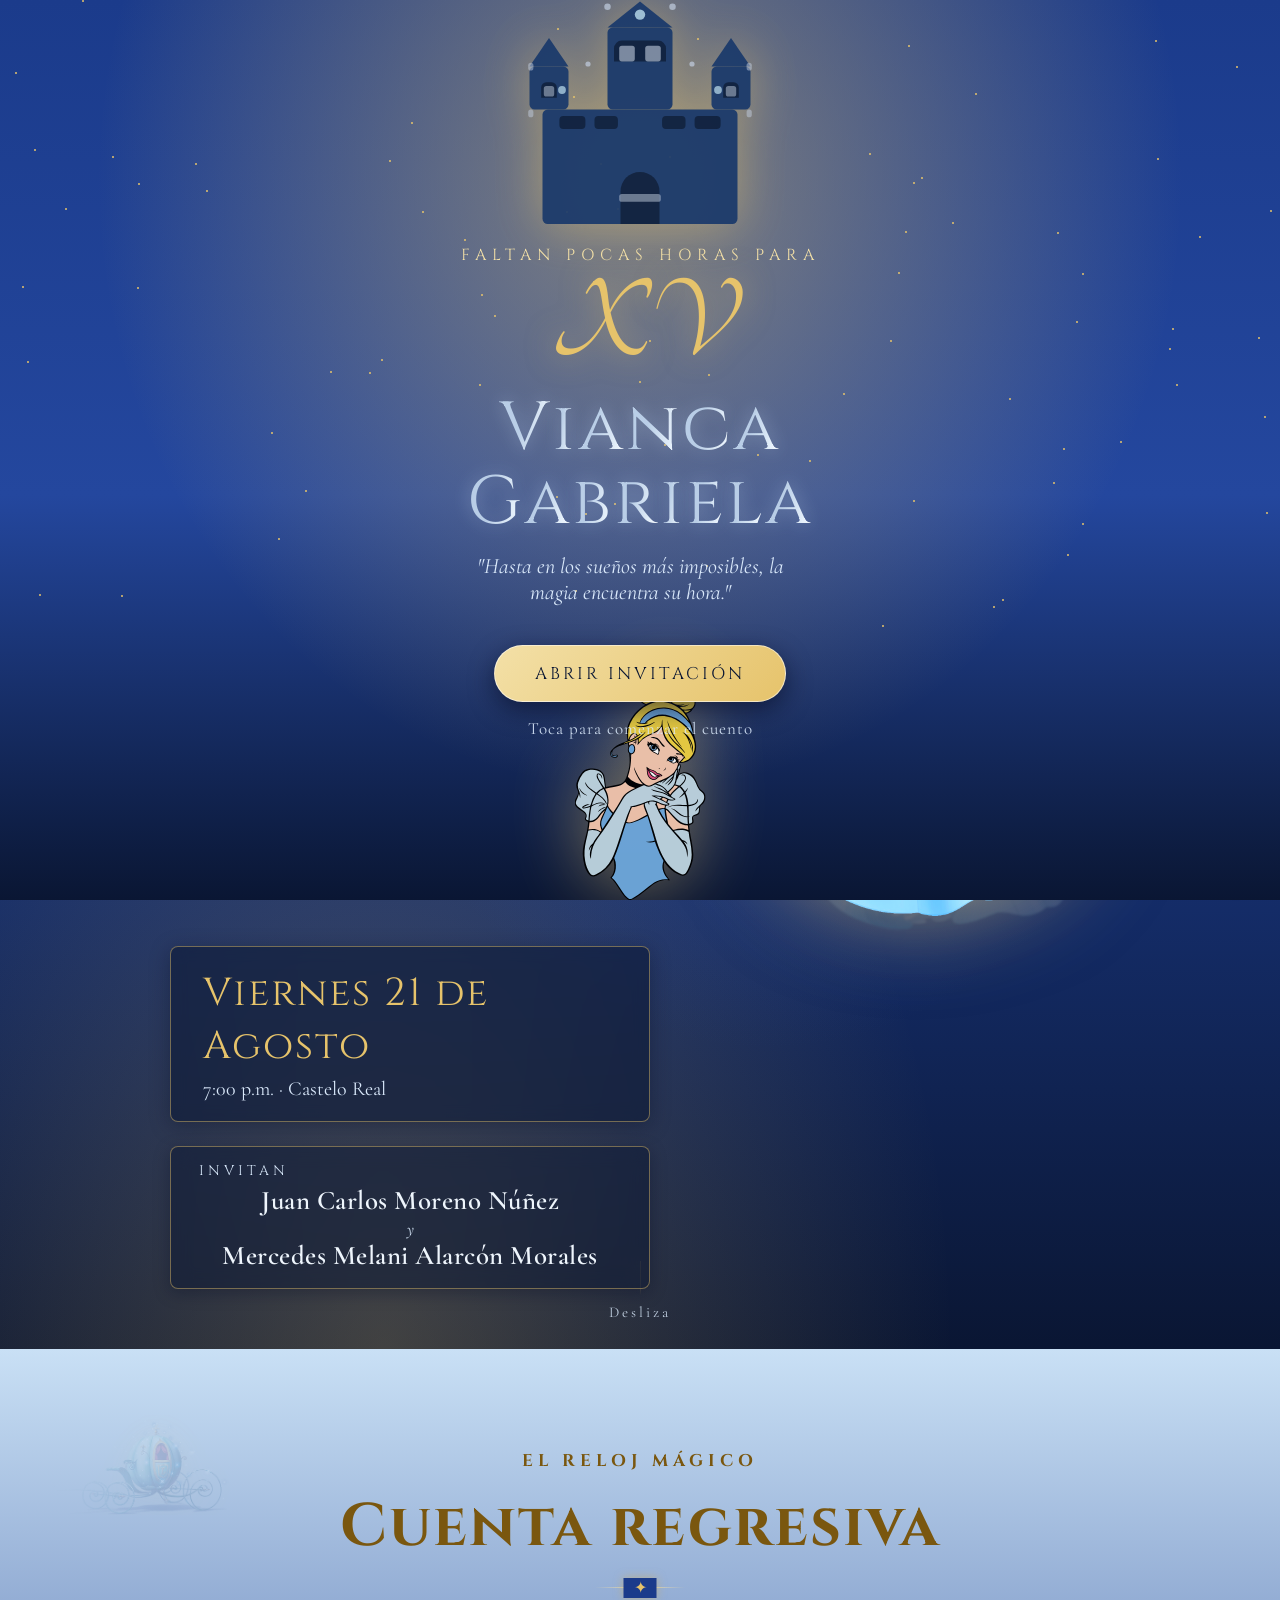
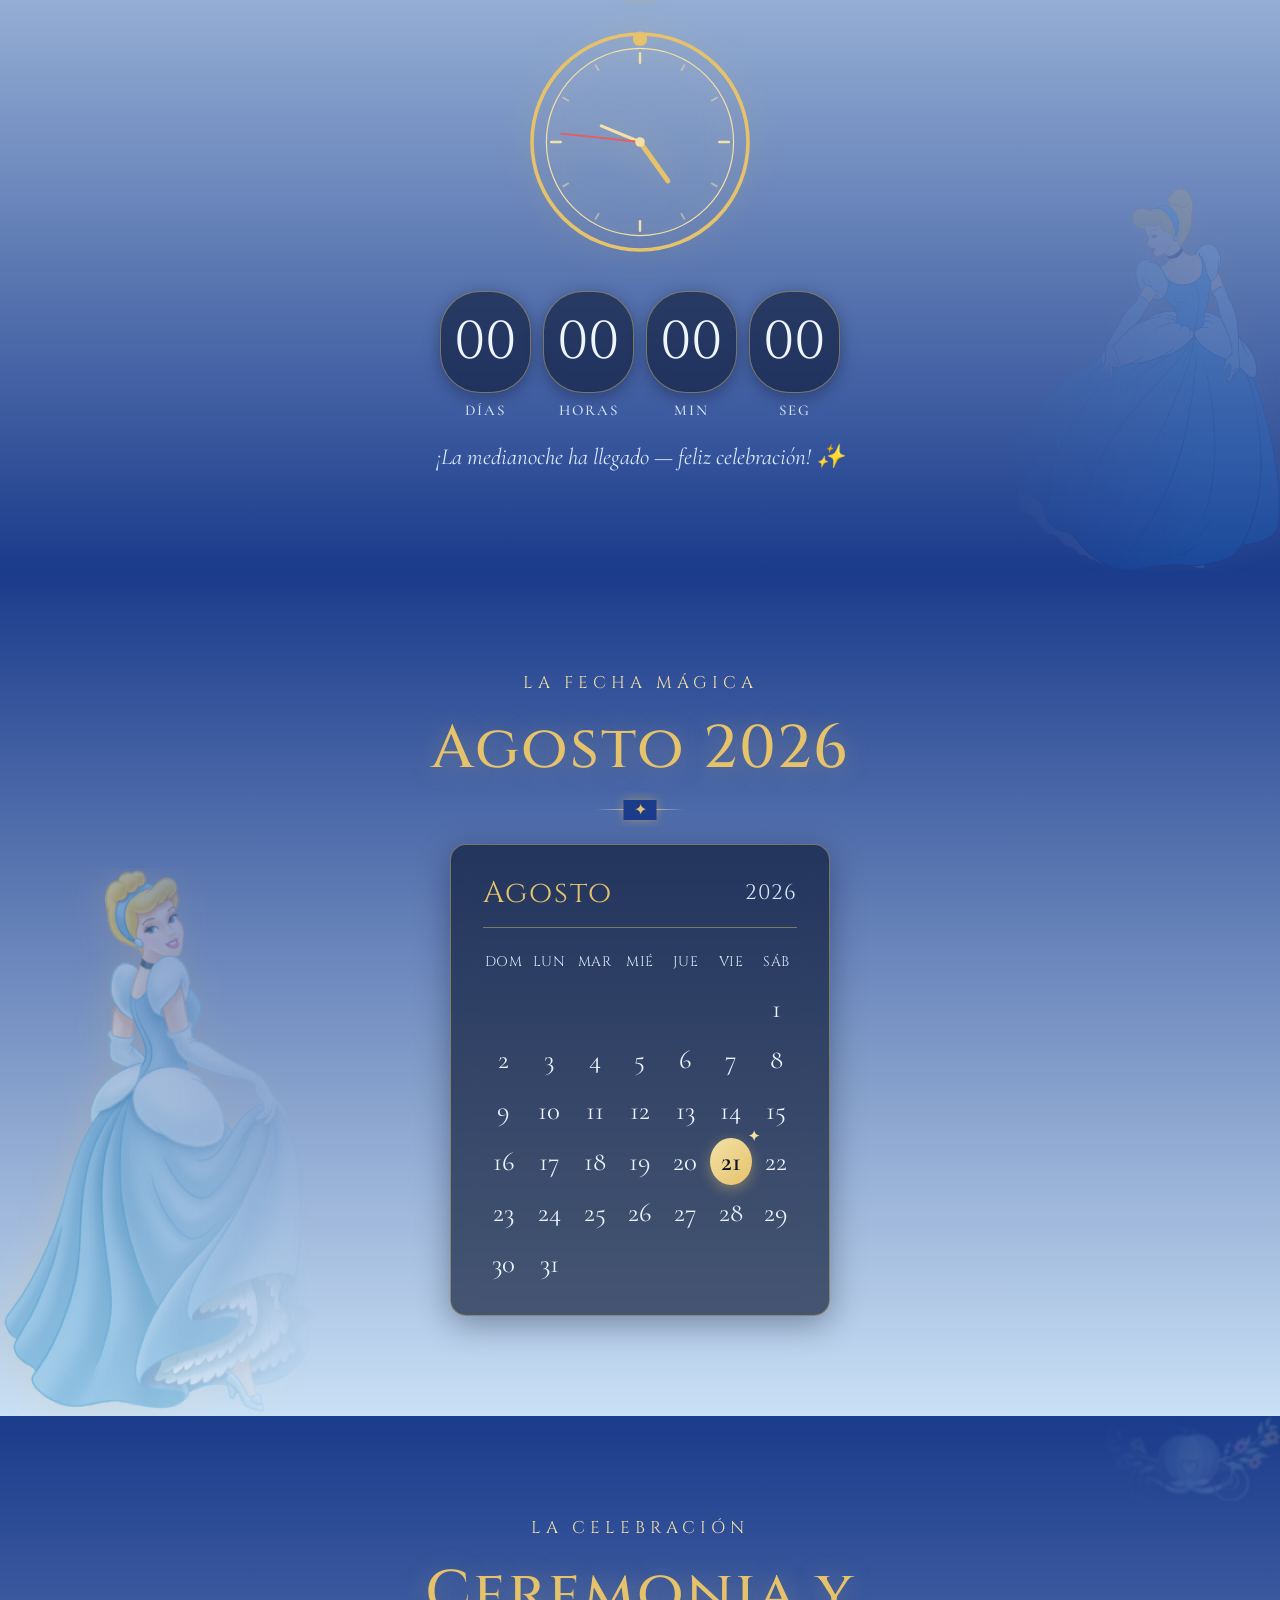
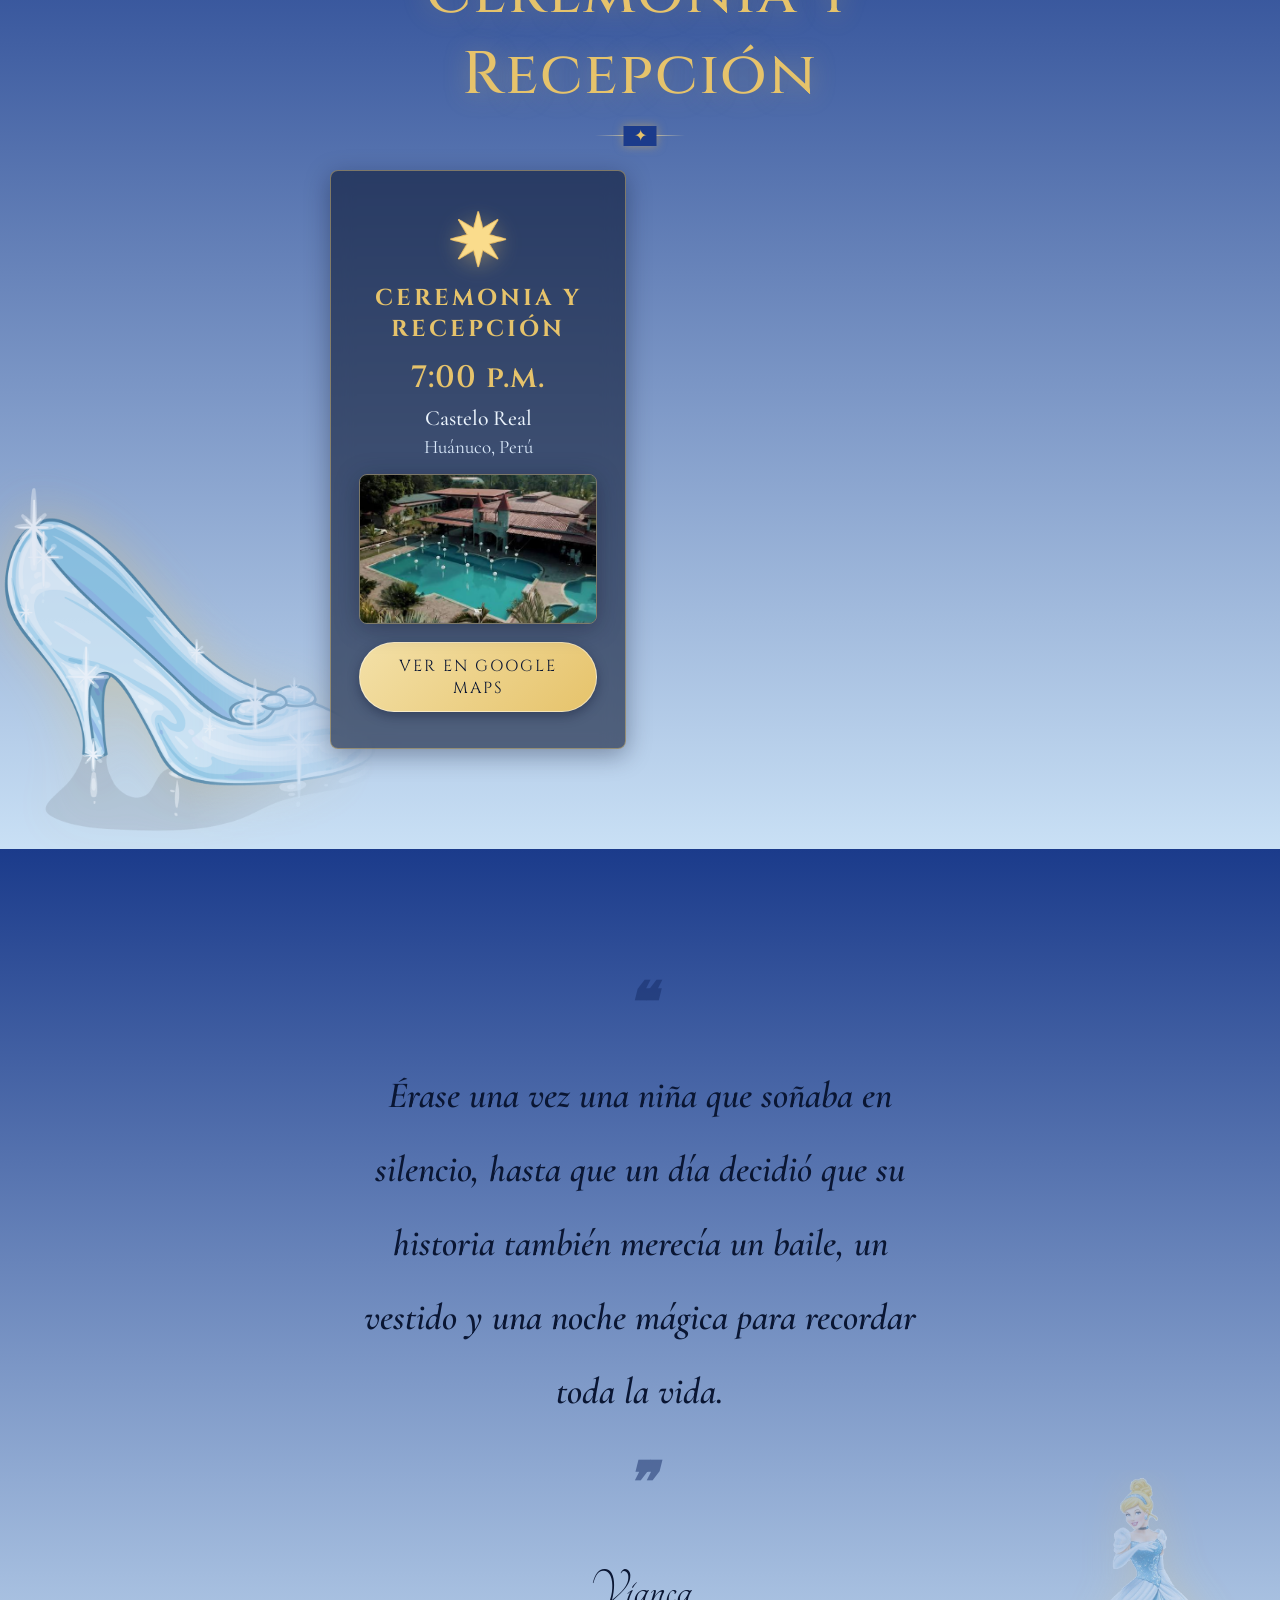
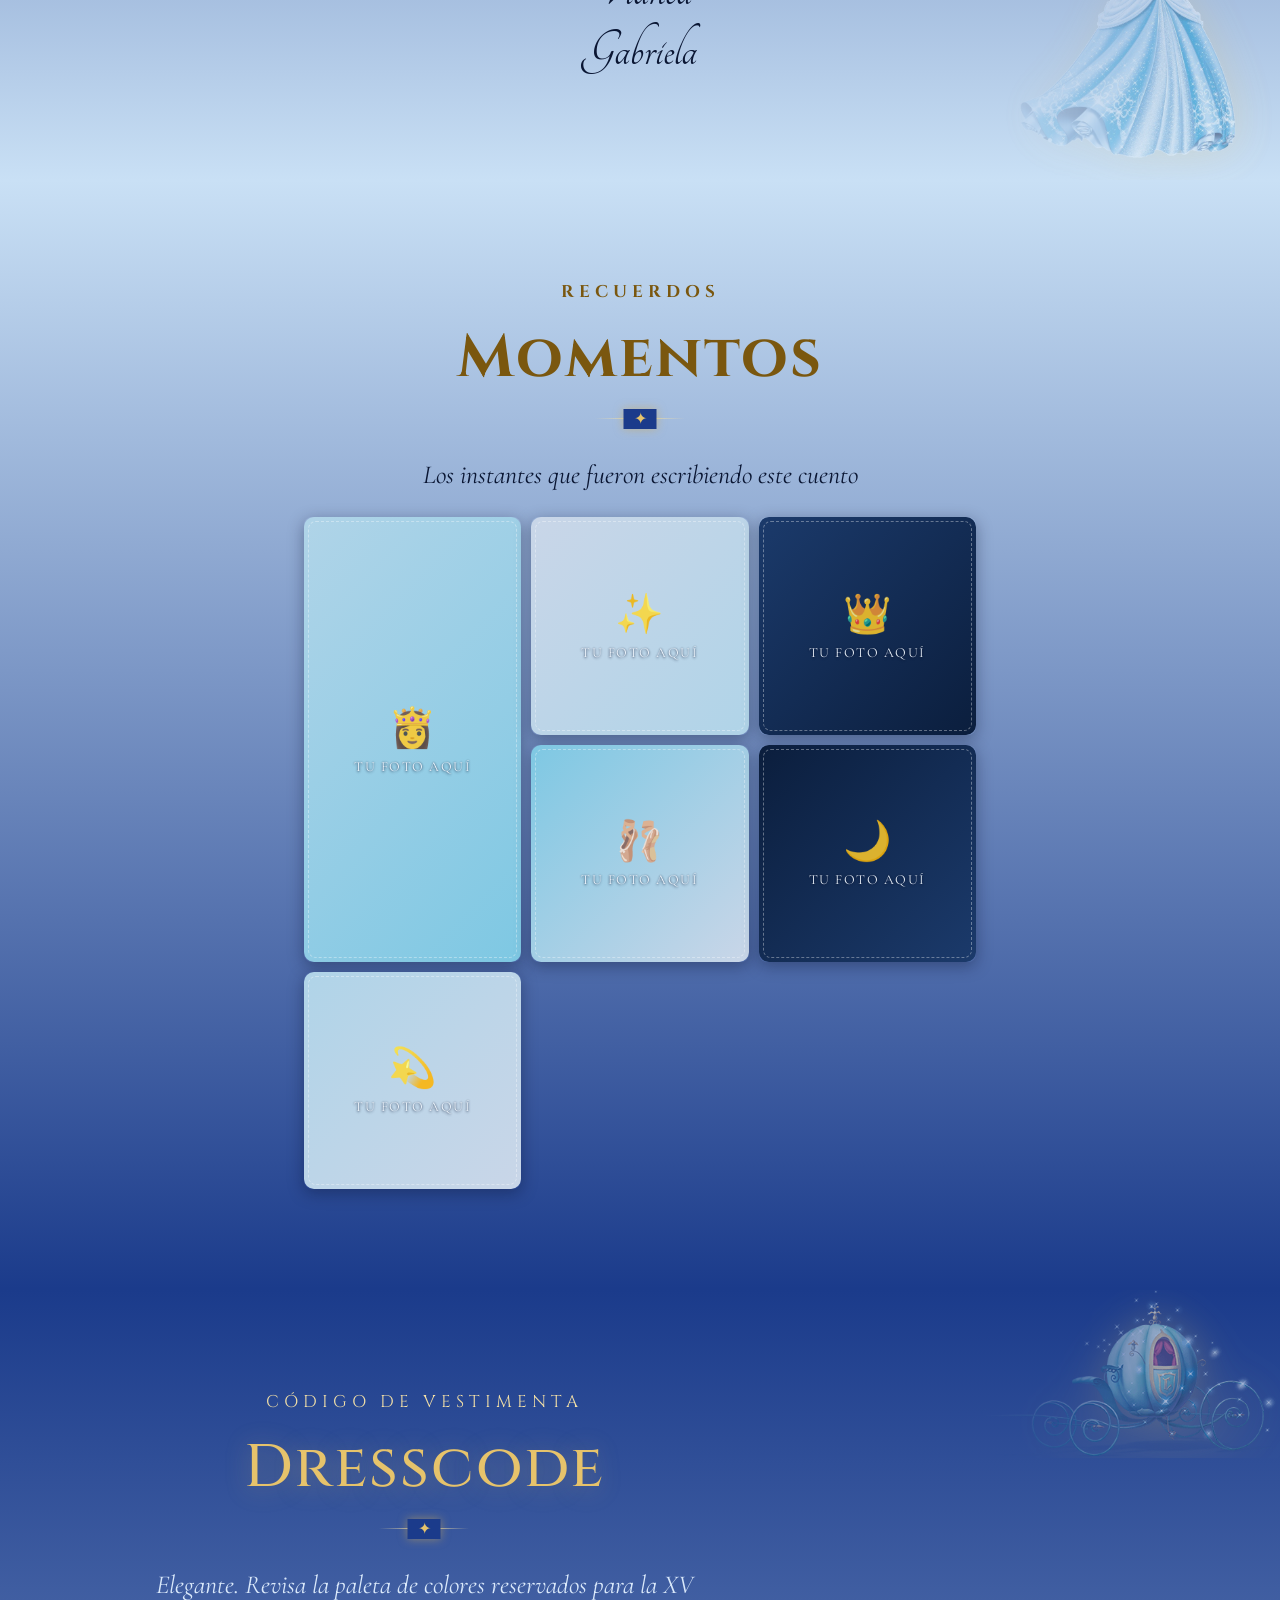
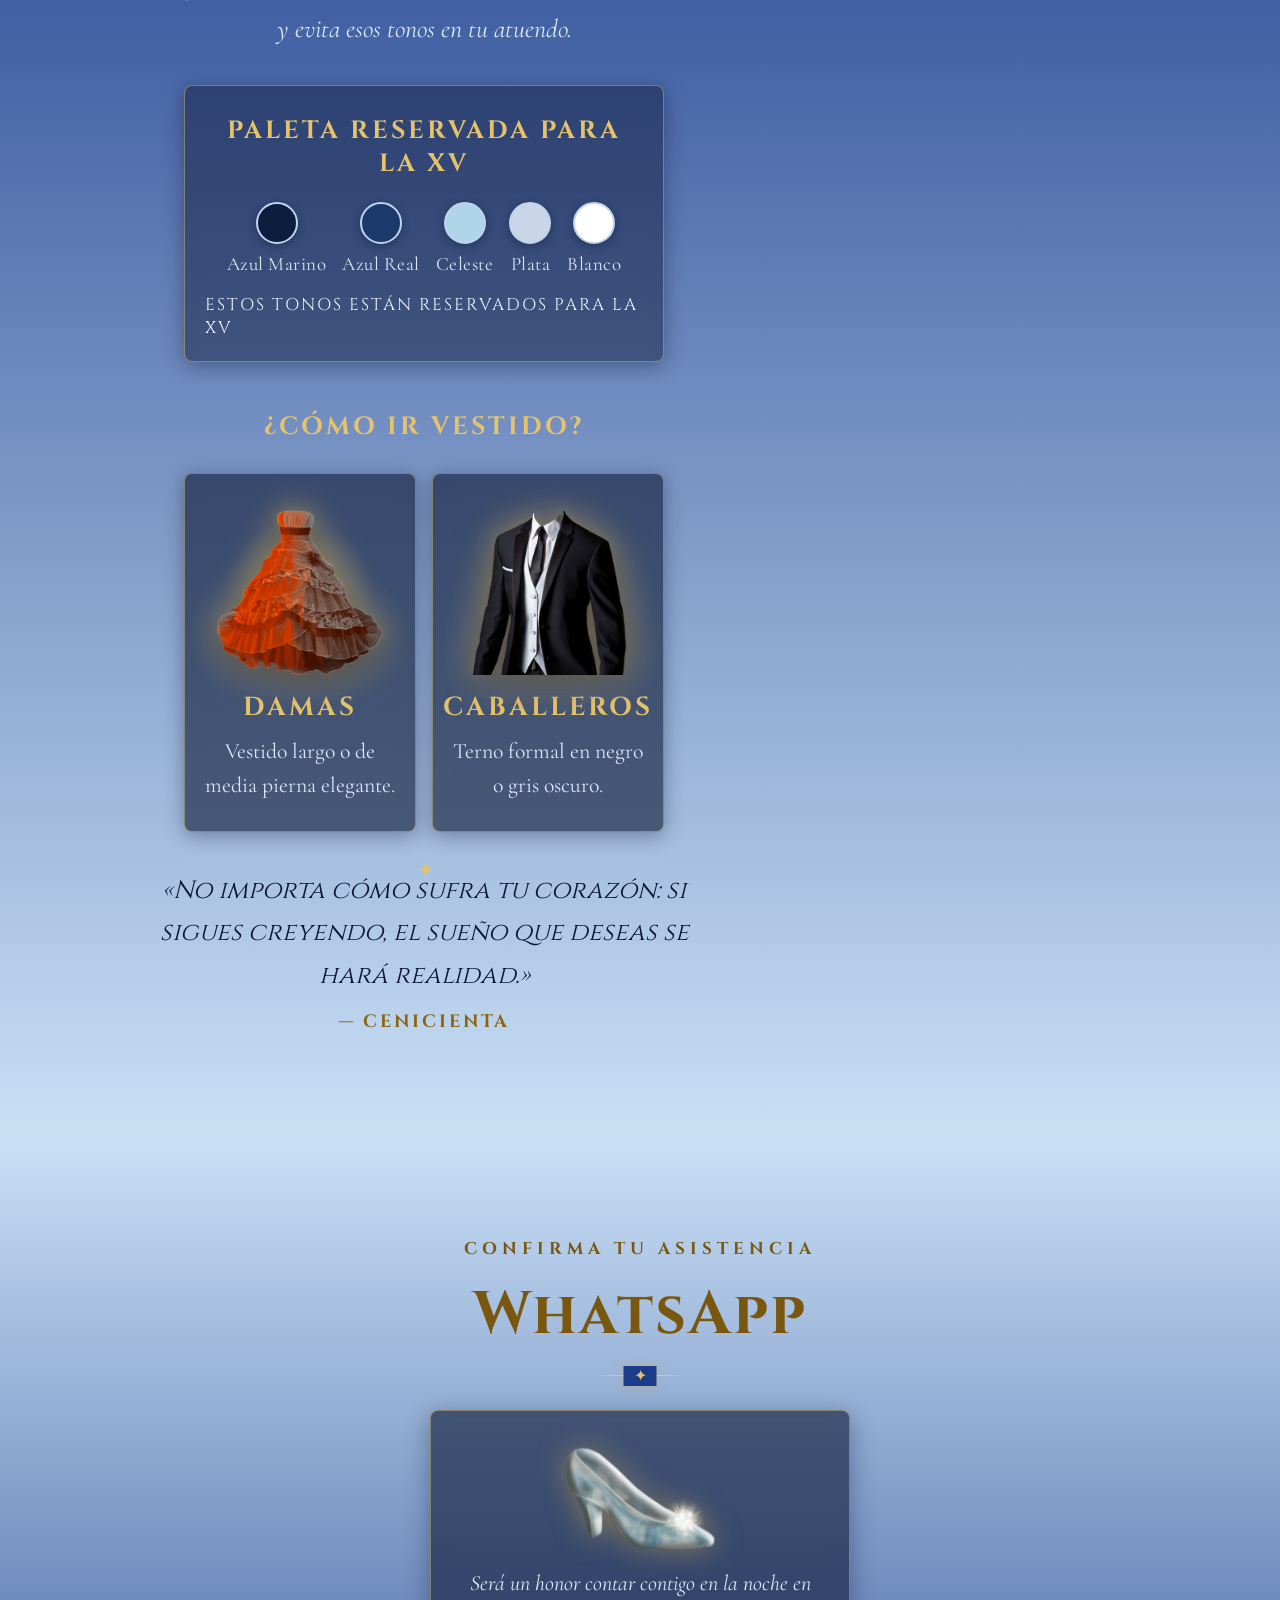
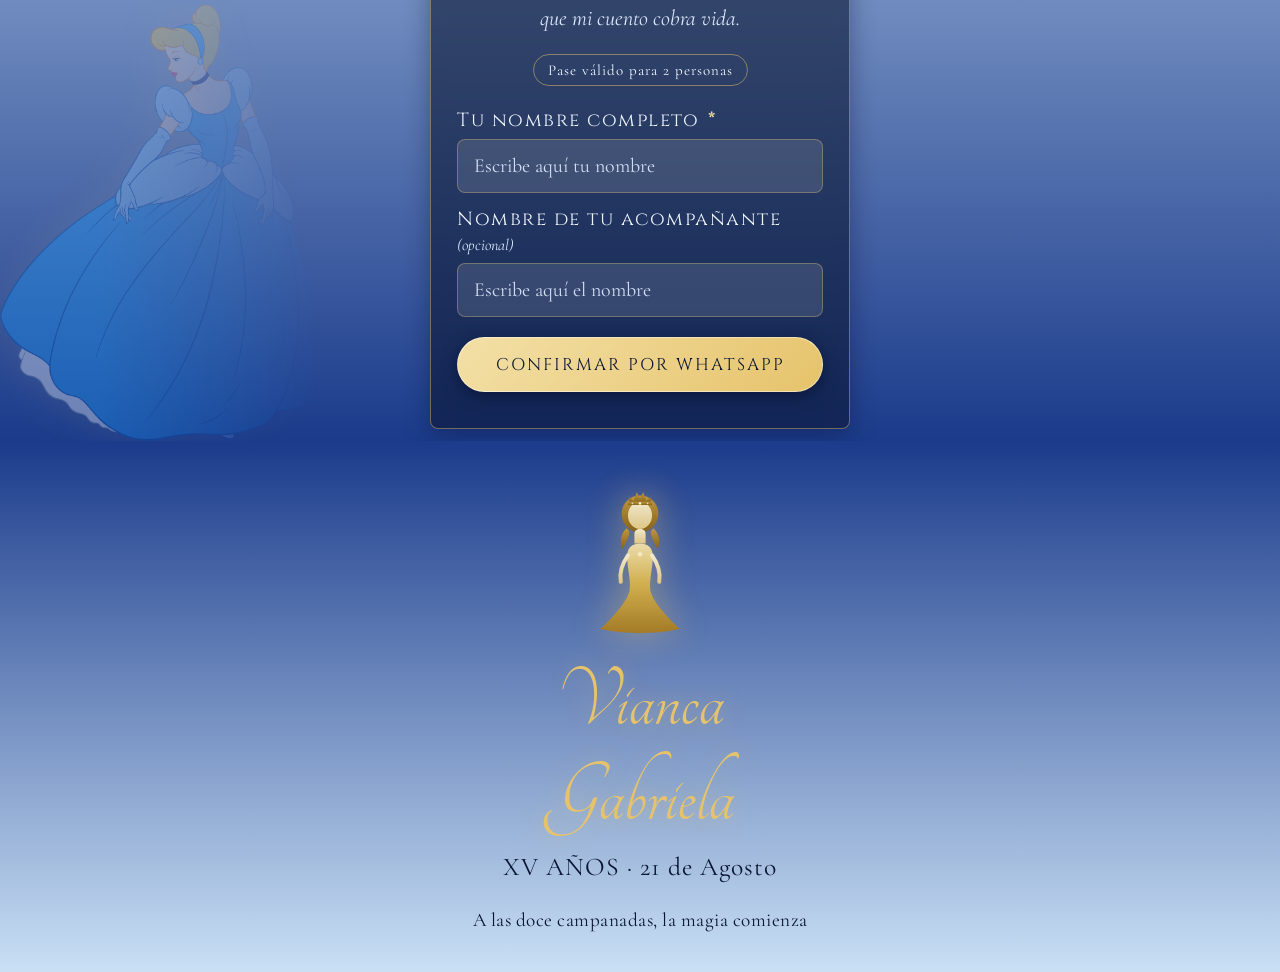
==== commit f25c3f08: "Agregación del QR" ====
--- a/02/index.html
+++ b/02/index.html
@@ -406,6 +406,11 @@
         <button type="button" class="btn-whatsapp" id="btnWhatsapp">
           Confirmar por WhatsApp
         </button>
+        <div class="rsvp-qr" id="rsvpQr" hidden>
+          <p class="rsvp-qr-hint">Tu código QR de acceso · muéstralo en la entrada</p>
+          <canvas id="rsvpQrCanvas" aria-hidden="true"></canvas>
+          <a class="rsvp-qr-dl" id="rsvpQrDownload" download="qr-asistencia.png">Descargar QR</a>
+        </div>
       </form>
     </div>
   </div>
@@ -435,6 +440,7 @@
 
 <div class="toast" id="toast"></div>
 
+<script src="qrcode-generator.js"></script>
 <script src="script.js"></script>
 </body>
 </html>
--- a/02/styles.css
+++ b/02/styles.css
@@ -1621,6 +1621,41 @@
 .rsvp-form input::placeholder{ color: var(--text-muted); opacity:.95; }
 .rsvp-form input:focus{ border-color: var(--gold); outline:none; }
 
+/* QR de acceso */
+.rsvp-qr{
+  margin-top: 4px;
+  padding: 14px;
+  text-align: center;
+  background: rgba(255,255,255,.96);
+  border: 1px solid rgba(230,195,107,.5);
+  border-radius: var(--radius);
+}
+.rsvp-qr[hidden]{ display:none; }
+.rsvp-qr-hint{
+  color: #4a3a1a;
+  font-size: 13px;
+  font-weight: 600;
+  letter-spacing: .5px;
+  margin-bottom: 10px;
+}
+#rsvpQrCanvas{
+  width: 200px;
+  height: 200px;
+  max-width: 100%;
+  border: 1px solid #e6c36b;
+  border-radius: 10px;
+  background: #fff;
+}
+.rsvp-qr-dl{
+  display: inline-block;
+  margin-top: 10px;
+  color: #4a3a1a;
+  font-size: 13px;
+  font-weight: 700;
+  text-decoration: underline;
+  text-underline-offset: 3px;
+}
+
 .btn-whatsapp{
   margin-top: 6px;
   width:100%;
@@ -1639,6 +1674,10 @@
   box-shadow: 0 4px 16px var(--shadow-strong);
 }
 .btn-whatsapp:hover{ transform: translateY(-2px); filter: brightness(1.06); box-shadow: 0 6px 24px rgba(230,195,107,.45); }
+
+/* =========================================================
+   FOOTER
+   ========================================================= */
 
 /* =========================================================
    FOOTER
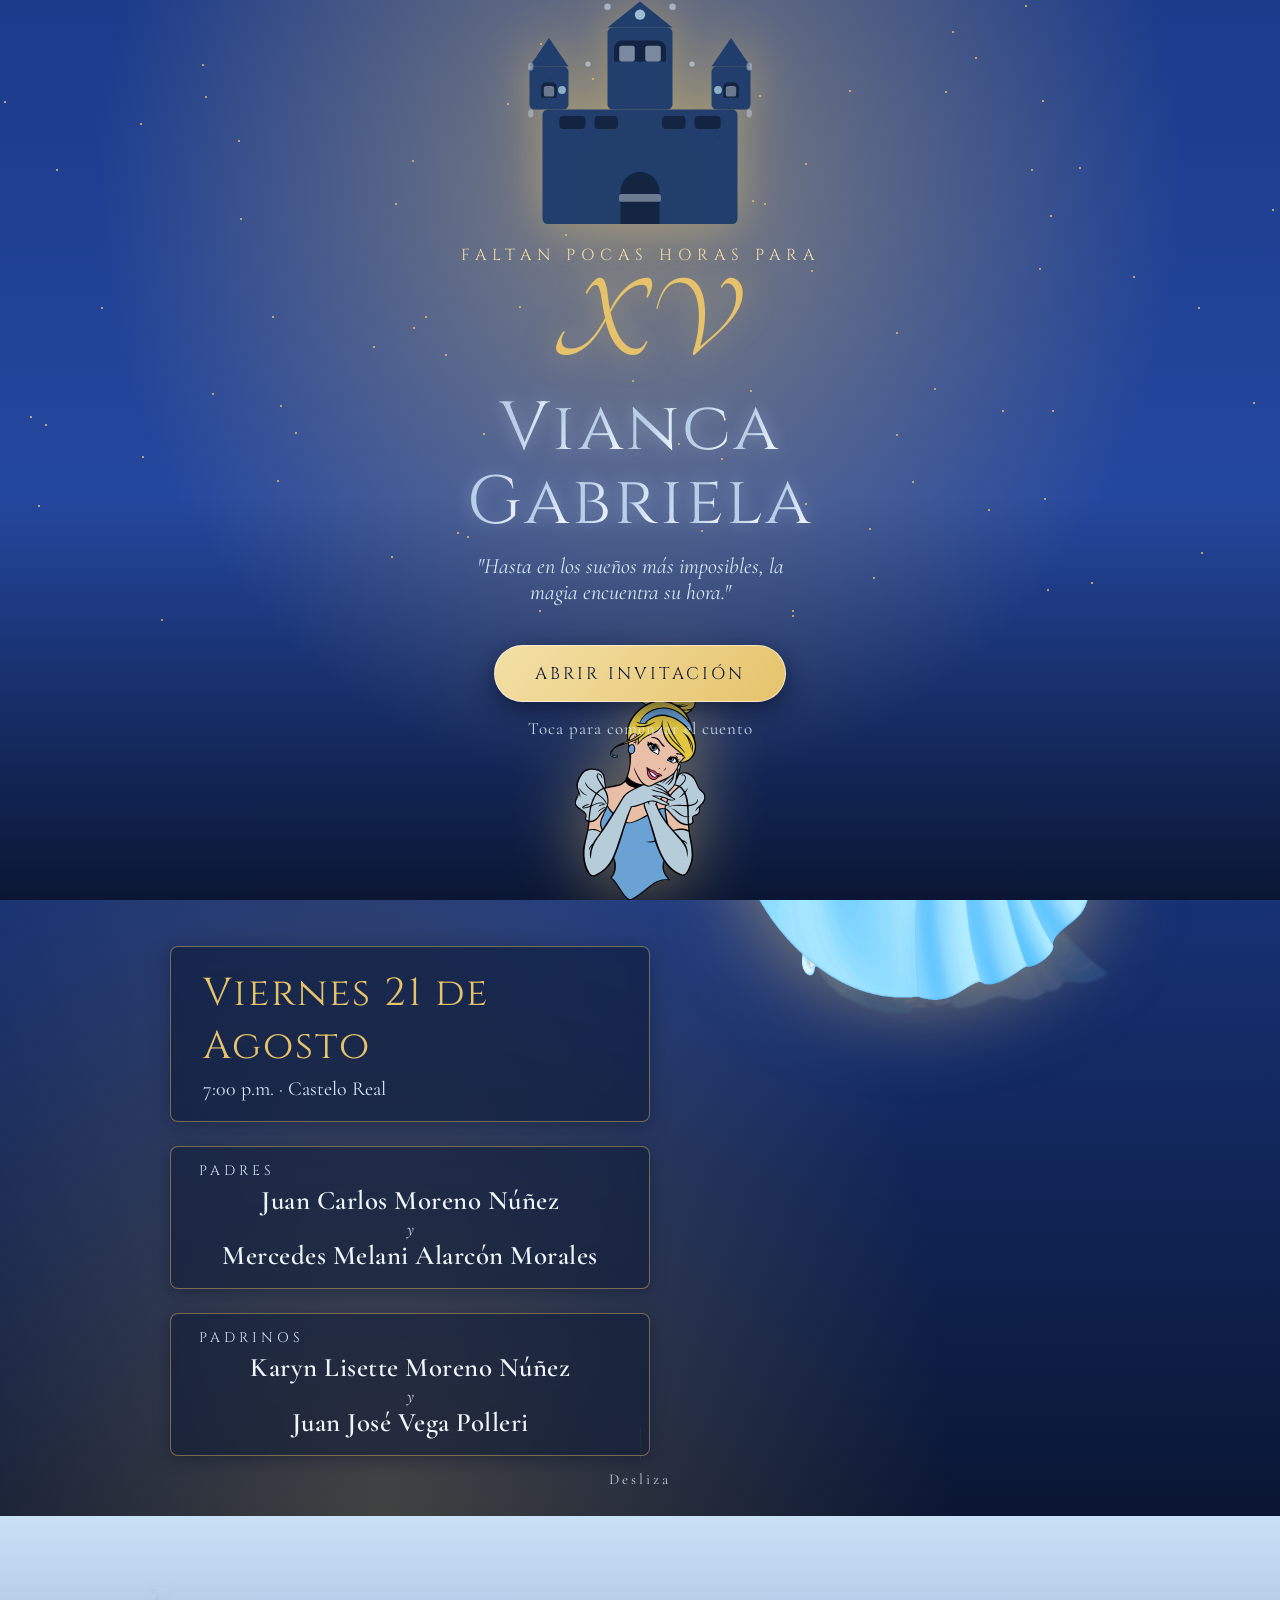
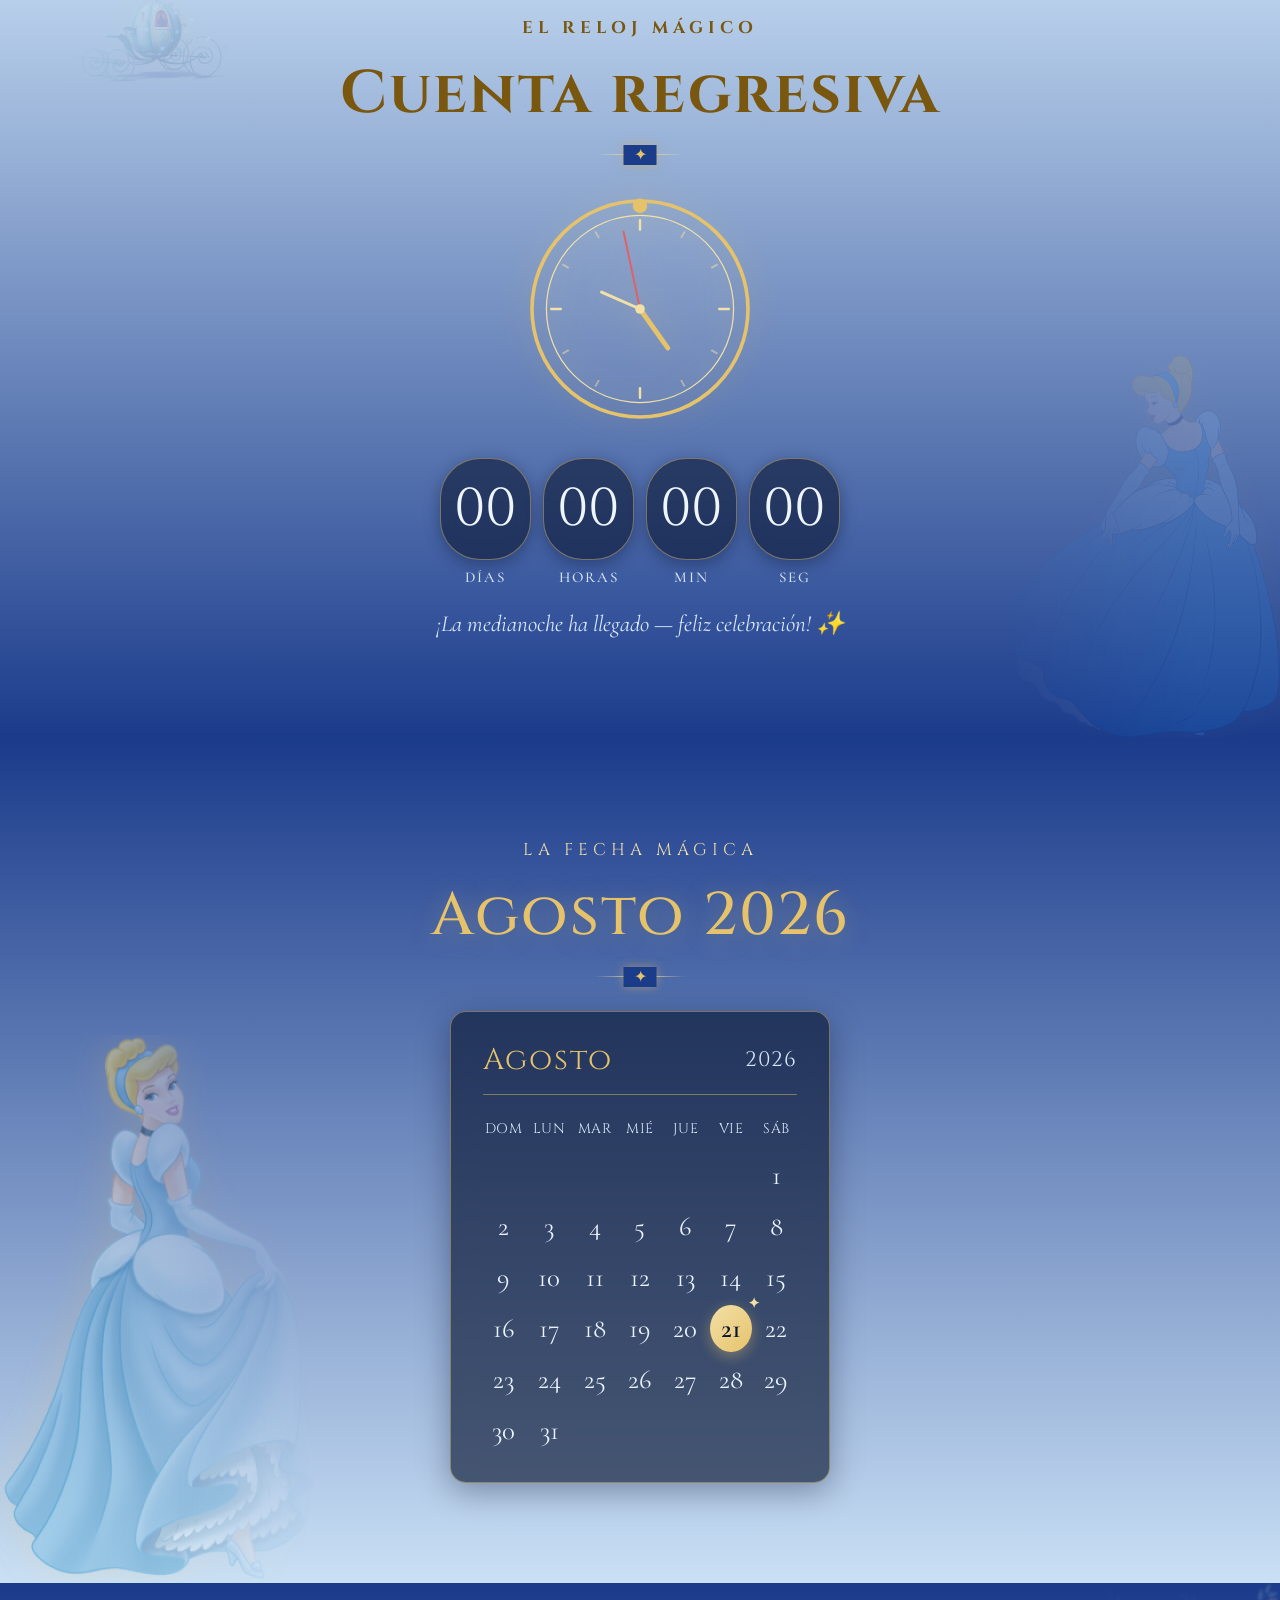
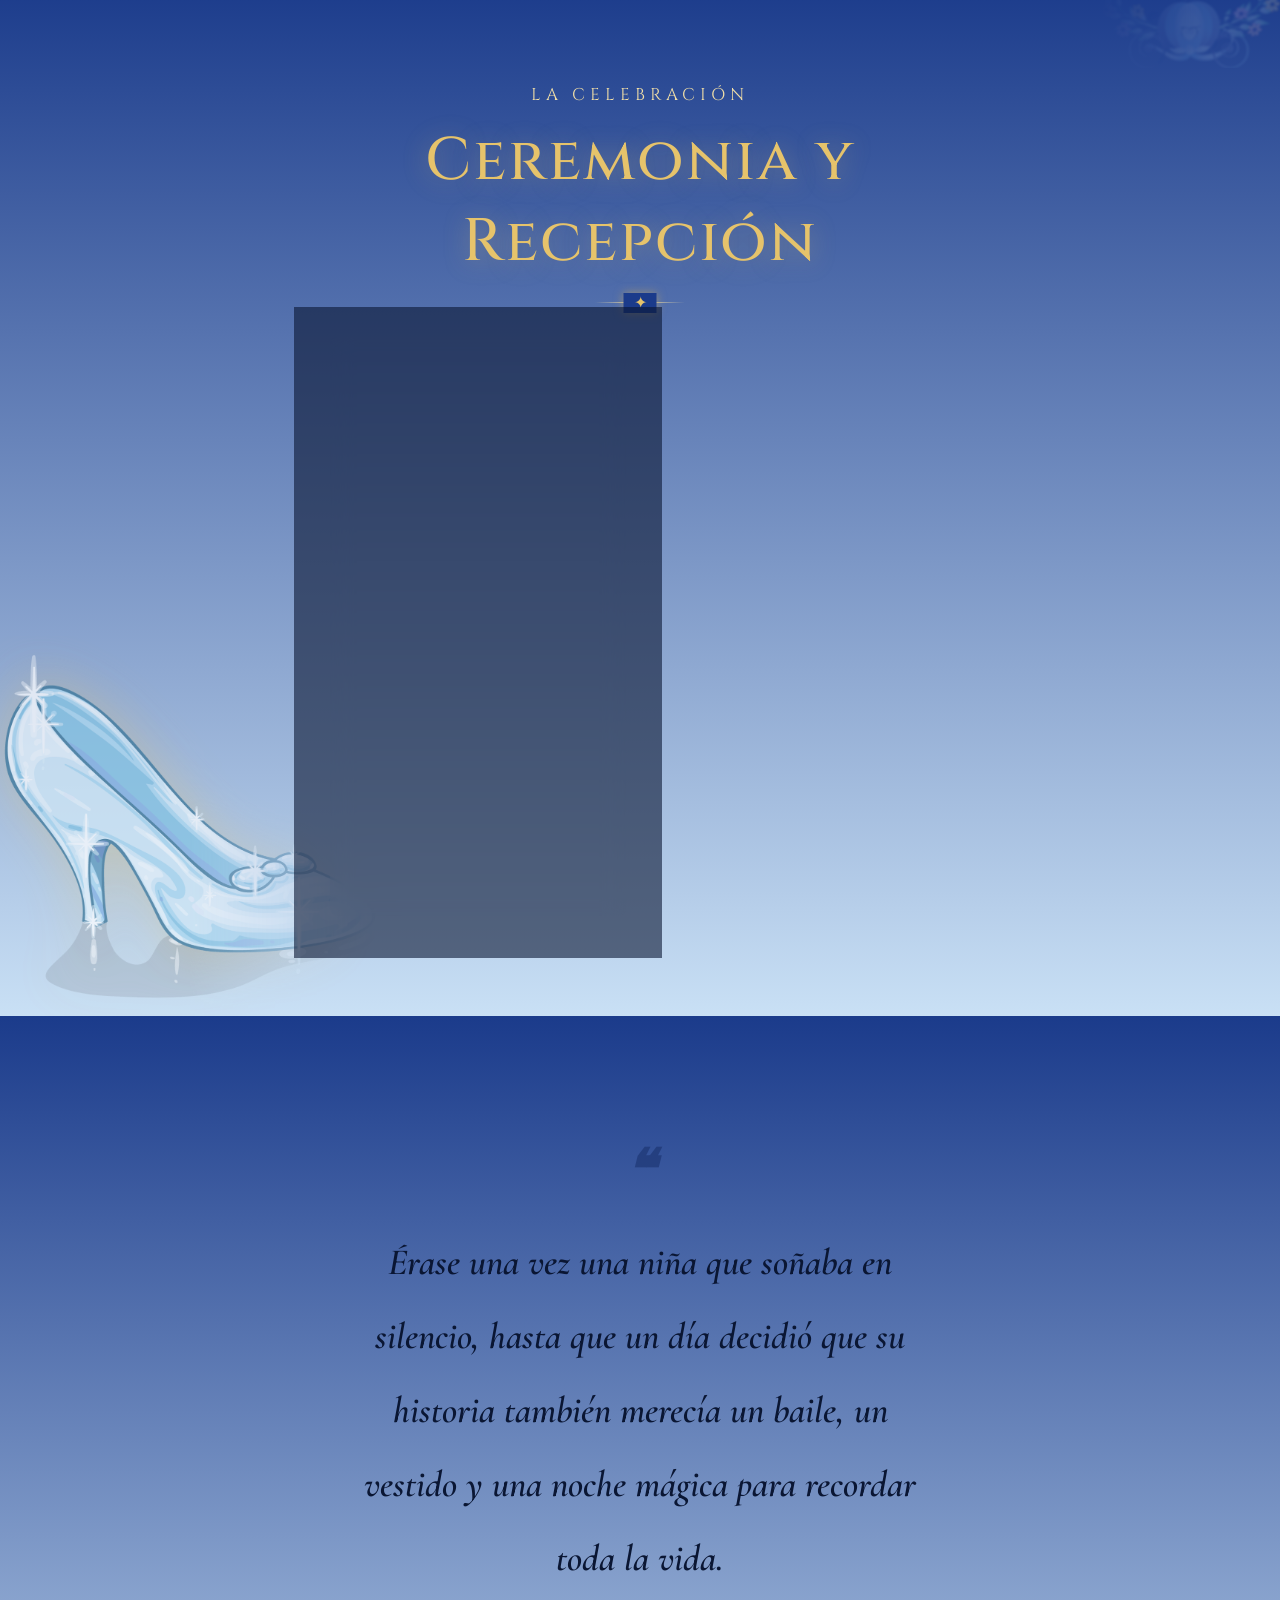
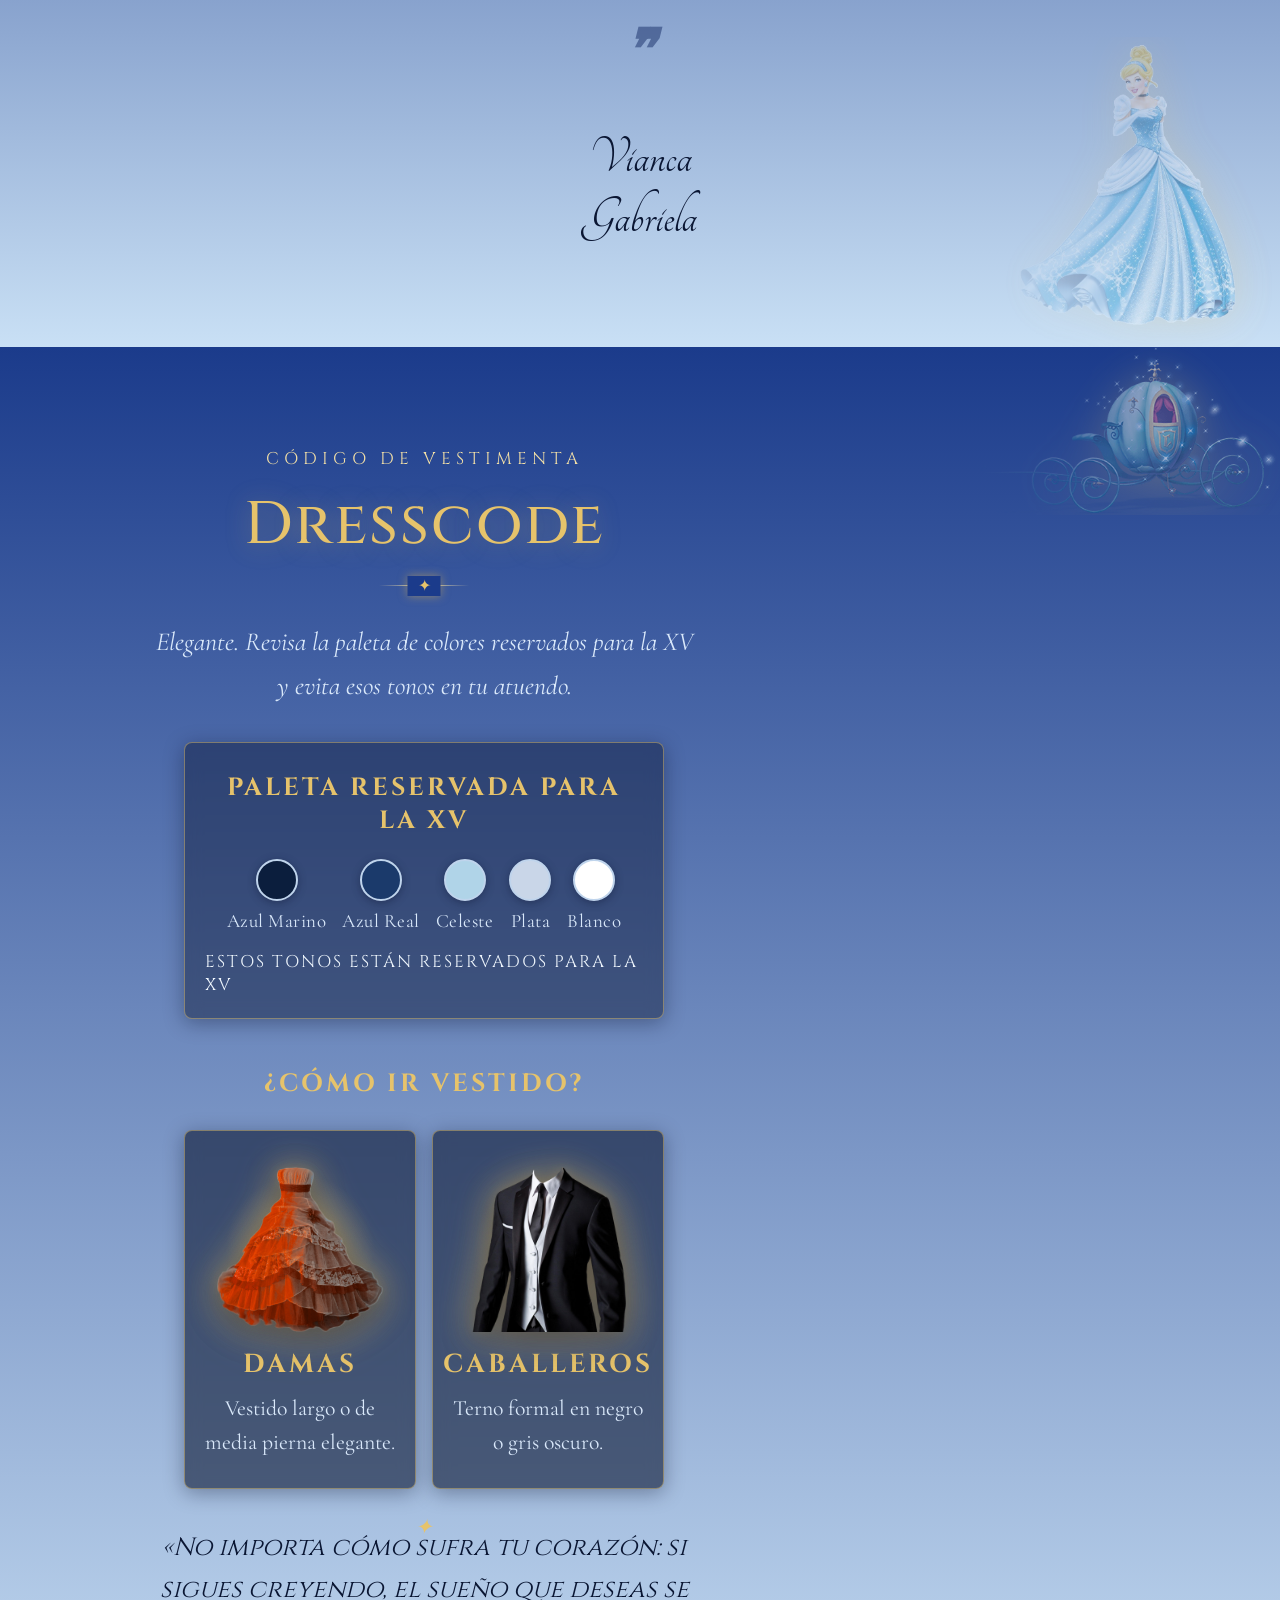
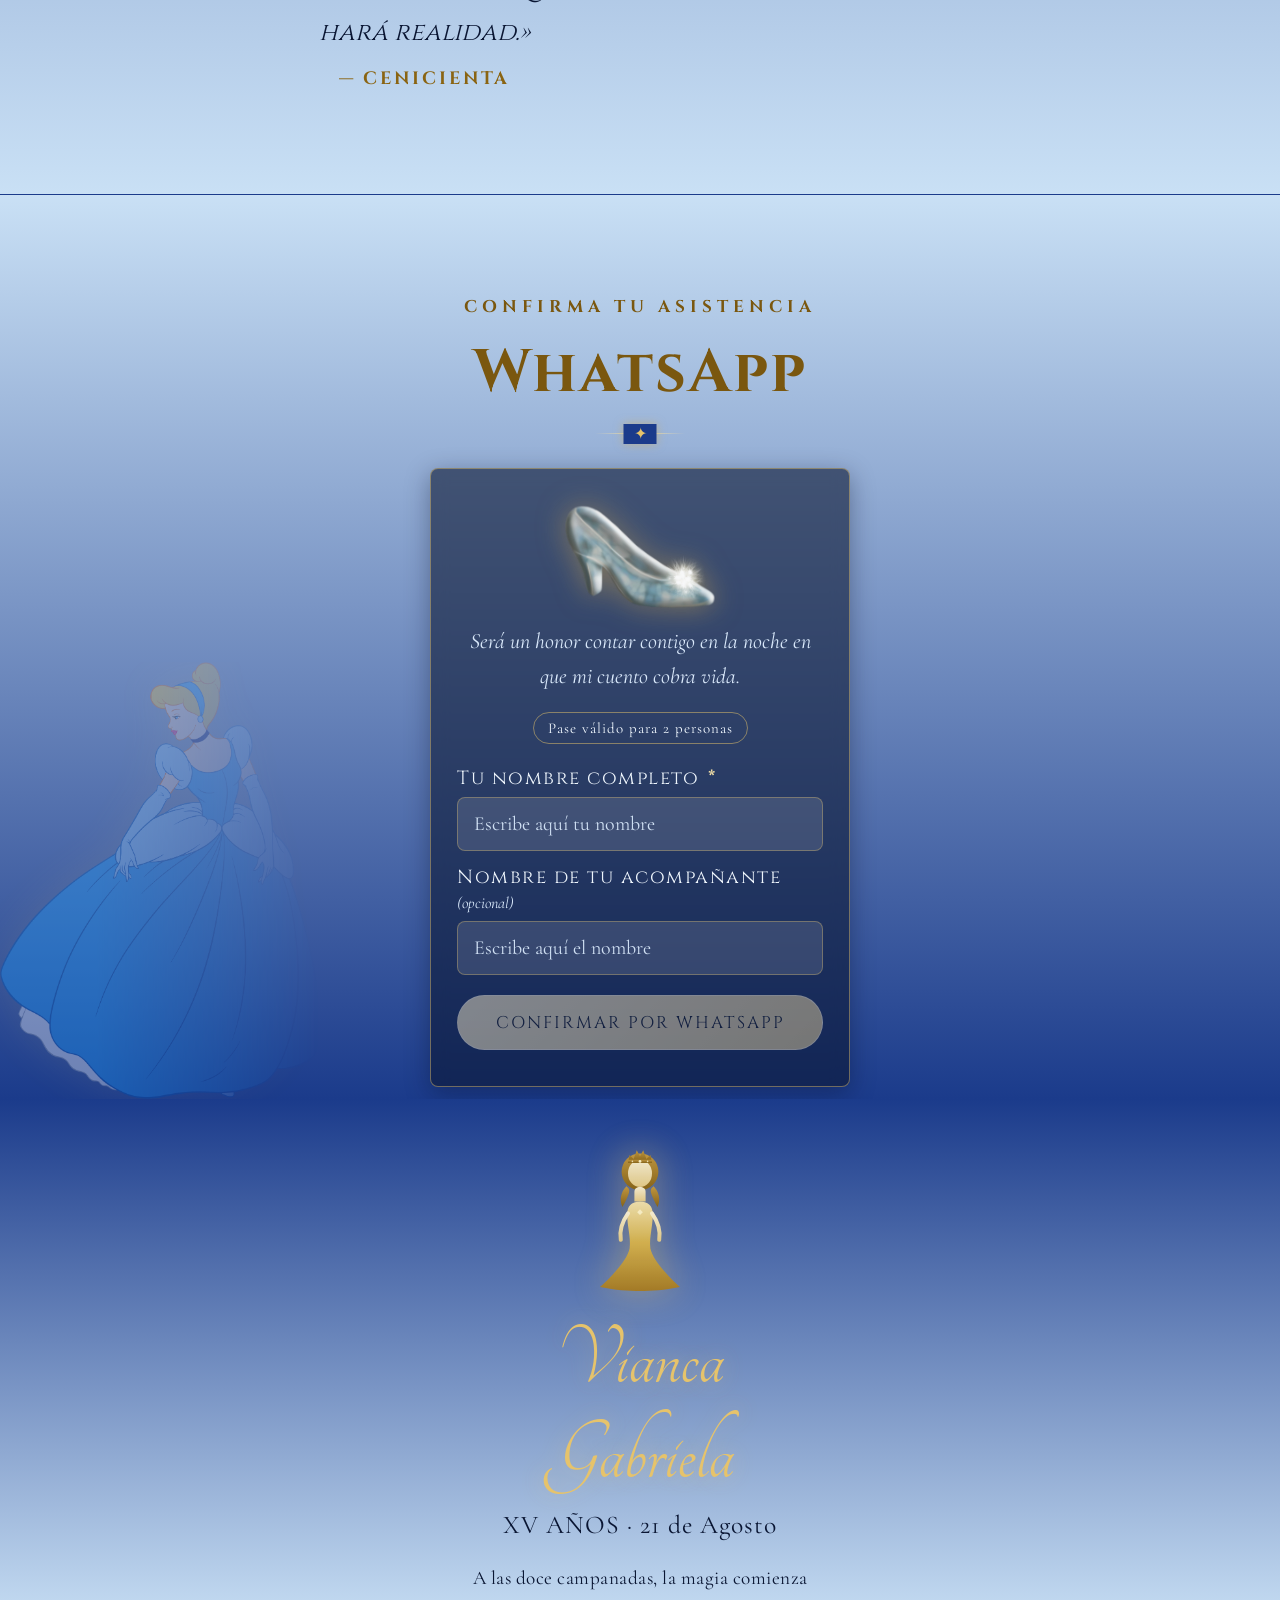
==== commit 7e3c6f10: "Version 1.6" ====
--- a/02/index.html
+++ b/02/index.html
@@ -173,11 +173,20 @@
       </div>
 
       <div class="hero-parents glass">
-        <span>Invitan</span>
+        <span>Padres</span>
         <div class="parents-list">
           <p class="parent-name">Juan Carlos Moreno Núñez</p>
           <p class="parent-conj">y</p>
           <p class="parent-name">Mercedes Melani Alarcón Morales</p>
+        </div>
+      </div>
+
+      <div class="hero-parents glass hero-padrinos">
+        <span>Padrinos</span>
+        <div class="parents-list">
+          <p class="parent-name">Karyn Lisette Moreno Núñez</p>
+          <p class="parent-conj">y</p>
+          <p class="parent-name">Juan José Vega Polleri</p>
         </div>
       </div>
     </div>
@@ -301,26 +310,6 @@
   </div>
 </section>
 
-<!-- ============ GALERÍA — MOMENTOS ============ -->
-<section class="gallery">
-  <div class="container">
-    <span class="eyebrow reveal">Recuerdos</span>
-    <h2 class="section-title reveal">Momentos</h2>
-    <div class="section-divider reveal"></div>
-    <p class="section-sub reveal">Los instantes que fueron escribiendo este cuento</p>
-
-    <div class="gallery-grid">
-      <!-- Reemplaza cada photo-placeholder por: <img src="tu-foto.jpg" alt="..."> -->
-      <div class="gallery-item g-tall reveal"><div class="photo-placeholder" style="background:linear-gradient(135deg,#B0D4E8,#7EC8E3)"><span class="ph-icon">👸</span><span class="ph-label">Tu foto aquí</span></div></div>
-      <div class="gallery-item reveal"><div class="photo-placeholder" style="background:linear-gradient(135deg,#C9D6E8,#B0D4E8)"><span class="ph-icon">✨</span><span class="ph-label">Tu foto aquí</span></div></div>
-      <div class="gallery-item reveal"><div class="photo-placeholder" style="background:linear-gradient(135deg,#1B3A6B,#0B1E3D)"><span class="ph-icon">👑</span><span class="ph-label">Tu foto aquí</span></div></div>
-      <div class="gallery-item reveal"><div class="photo-placeholder" style="background:linear-gradient(135deg,#7EC8E3,#C9D6E8)"><span class="ph-icon">🩰</span><span class="ph-label">Tu foto aquí</span></div></div>
-      <div class="gallery-item reveal"><div class="photo-placeholder" style="background:linear-gradient(135deg,#0B1E3D,#1B3A6B)"><span class="ph-icon">🌙</span><span class="ph-label">Tu foto aquí</span></div></div>
-      <div class="gallery-item reveal"><div class="photo-placeholder" style="background:linear-gradient(135deg,#B0D4E8,#C9D6E8)"><span class="ph-icon">💫</span><span class="ph-label">Tu foto aquí</span></div></div>
-    </div>
-  </div>
-</section>
-
 <!-- ============ DRESSCODE ============ -->
 <section class="dresscode">
   <img src="cinderella_5.png" alt="" class="dress-cinderella" aria-hidden="true">
@@ -403,14 +392,14 @@
           <span class="rsvp-field-label">Nombre de tu acompañante <span class="opt">(opcional)</span></span>
           <input type="text" id="guestCompanion" placeholder="Escribe aquí el nombre">
         </label>
-        <button type="button" class="btn-whatsapp" id="btnWhatsapp">
+        <div class="rsvp-qr" id="rsvpQr" hidden>
+          <p class="rsvp-qr-hint">Tu código QR de acceso · descárgalo para confirmar y muéstralo en la entrada</p>
+          <canvas id="rsvpQrCanvas" aria-hidden="true"></canvas>
+          <a class="rsvp-qr-dl" id="rsvpQrDownload" download="qr-asistencia.png">Descargar QR</a>
+        </div>
+        <button type="button" class="btn-whatsapp" id="btnWhatsapp" disabled>
           Confirmar por WhatsApp
         </button>
-        <div class="rsvp-qr" id="rsvpQr" hidden>
-          <p class="rsvp-qr-hint">Tu código QR de acceso · muéstralo en la entrada</p>
-          <canvas id="rsvpQrCanvas" aria-hidden="true"></canvas>
-          <a class="rsvp-qr-dl" id="rsvpQrDownload" download="qr-asistencia.png">Descargar QR</a>
-        </div>
       </form>
     </div>
   </div>
@@ -440,6 +429,7 @@
 
 <div class="toast" id="toast"></div>
 
+<script src="supabase.min.js"></script>
 <script src="qrcode-generator.js"></script>
 <script src="script.js"></script>
 </body>
--- a/02/styles.css
+++ b/02/styles.css
@@ -1175,61 +1175,6 @@
 }
 
 /* =========================================================
-   GALERÍA — "Momentos" (placeholders de foto)
-   ========================================================= */
-.gallery{
-  background: linear-gradient(180deg, var(--celeste-light) 0%, var(--celeste-bg) 100%);
-}
-
-.gallery-grid{
-  display:grid;
-  grid-template-columns: repeat(3, 1fr);
-  gap: 10px;
-  margin-top: 20px;
-}
-.gallery-item{
-  aspect-ratio: 1;
-  border-radius: var(--radius);
-  overflow:hidden;
-  box-shadow: 0 4px 16px var(--shadow);
-}
-.gallery-item.g-tall{ grid-row: span 2; aspect-ratio: auto; }
-
-.photo-placeholder{
-  width:100%; height:100%;
-  min-height: 100%;
-  display:flex;
-  flex-direction:column;
-  align-items:center;
-  justify-content:center;
-  gap:6px;
-  border-radius: 10px;
-  color: #fff;
-  text-align:center;
-  padding: 16px;
-  position:relative;
-  overflow:hidden;
-}
-.photo-placeholder::after{
-  content:'';
-  position:absolute;
-  inset:4px;
-  border: 1.5px dashed rgba(255,255,255,.35);
-  border-radius: 8px;
-  pointer-events:none;
-}
-.ph-icon{ font-size: clamp(31px,3.04vw,39px); opacity:.85; }
-.ph-label{
-  font-size: clamp(13px,1.09vw,14px);
-  letter-spacing: 1.5px;
-  text-transform:uppercase;
-  opacity:.95;
-  font-family: var(--font-body);
-  color: var(--silver-bright);
-  text-shadow: 0 1px 3px rgba(10,22,51,.65), 0 0 2px rgba(10,22,51,.5);
-}
-
-/* =========================================================
    DRESSCODE
    ========================================================= */
 .dresscode{
@@ -1674,6 +1619,14 @@
   box-shadow: 0 4px 16px var(--shadow-strong);
 }
 .btn-whatsapp:hover{ transform: translateY(-2px); filter: brightness(1.06); box-shadow: 0 6px 24px rgba(230,195,107,.45); }
+.btn-whatsapp:disabled{
+  opacity:.5;
+  filter: grayscale(.45);
+  cursor:not-allowed;
+  transform:none;
+  box-shadow:none;
+}
+.btn-whatsapp:disabled:hover{ transform:none; filter: grayscale(.45); box-shadow:none; }
 
 /* =========================================================
    FOOTER
@@ -1928,7 +1881,6 @@
   .event-card{ padding: 36px 28px; }
 }
 @media (min-width: 640px){
-  .gallery-grid{ grid-template-columns: repeat(3, 1fr); }
   .events-grid{ grid-template-columns: 1fr 1fr; }
 }
 @media (max-width: 640px){
@@ -1964,15 +1916,12 @@
    Contraste sobre fondos claros
    ========================================================= */
 .countdown-section .eyebrow,
-.gallery .eyebrow,
 .rsvp .eyebrow{ color: #7A570F; font-weight: 700; }
 
 .countdown-section .section-title,
-.gallery .section-title,
 .rsvp .section-title{ color: #7A570F; text-shadow: none; font-weight: 700; }
 
-.countdown-section .section-sub,
-.gallery .section-sub{ color: var(--navy); }
+.countdown-section .section-sub{ color: var(--navy); }
 
 .footer .footer-sub,
 .footer .footer-credit{ color: var(--navy); }
